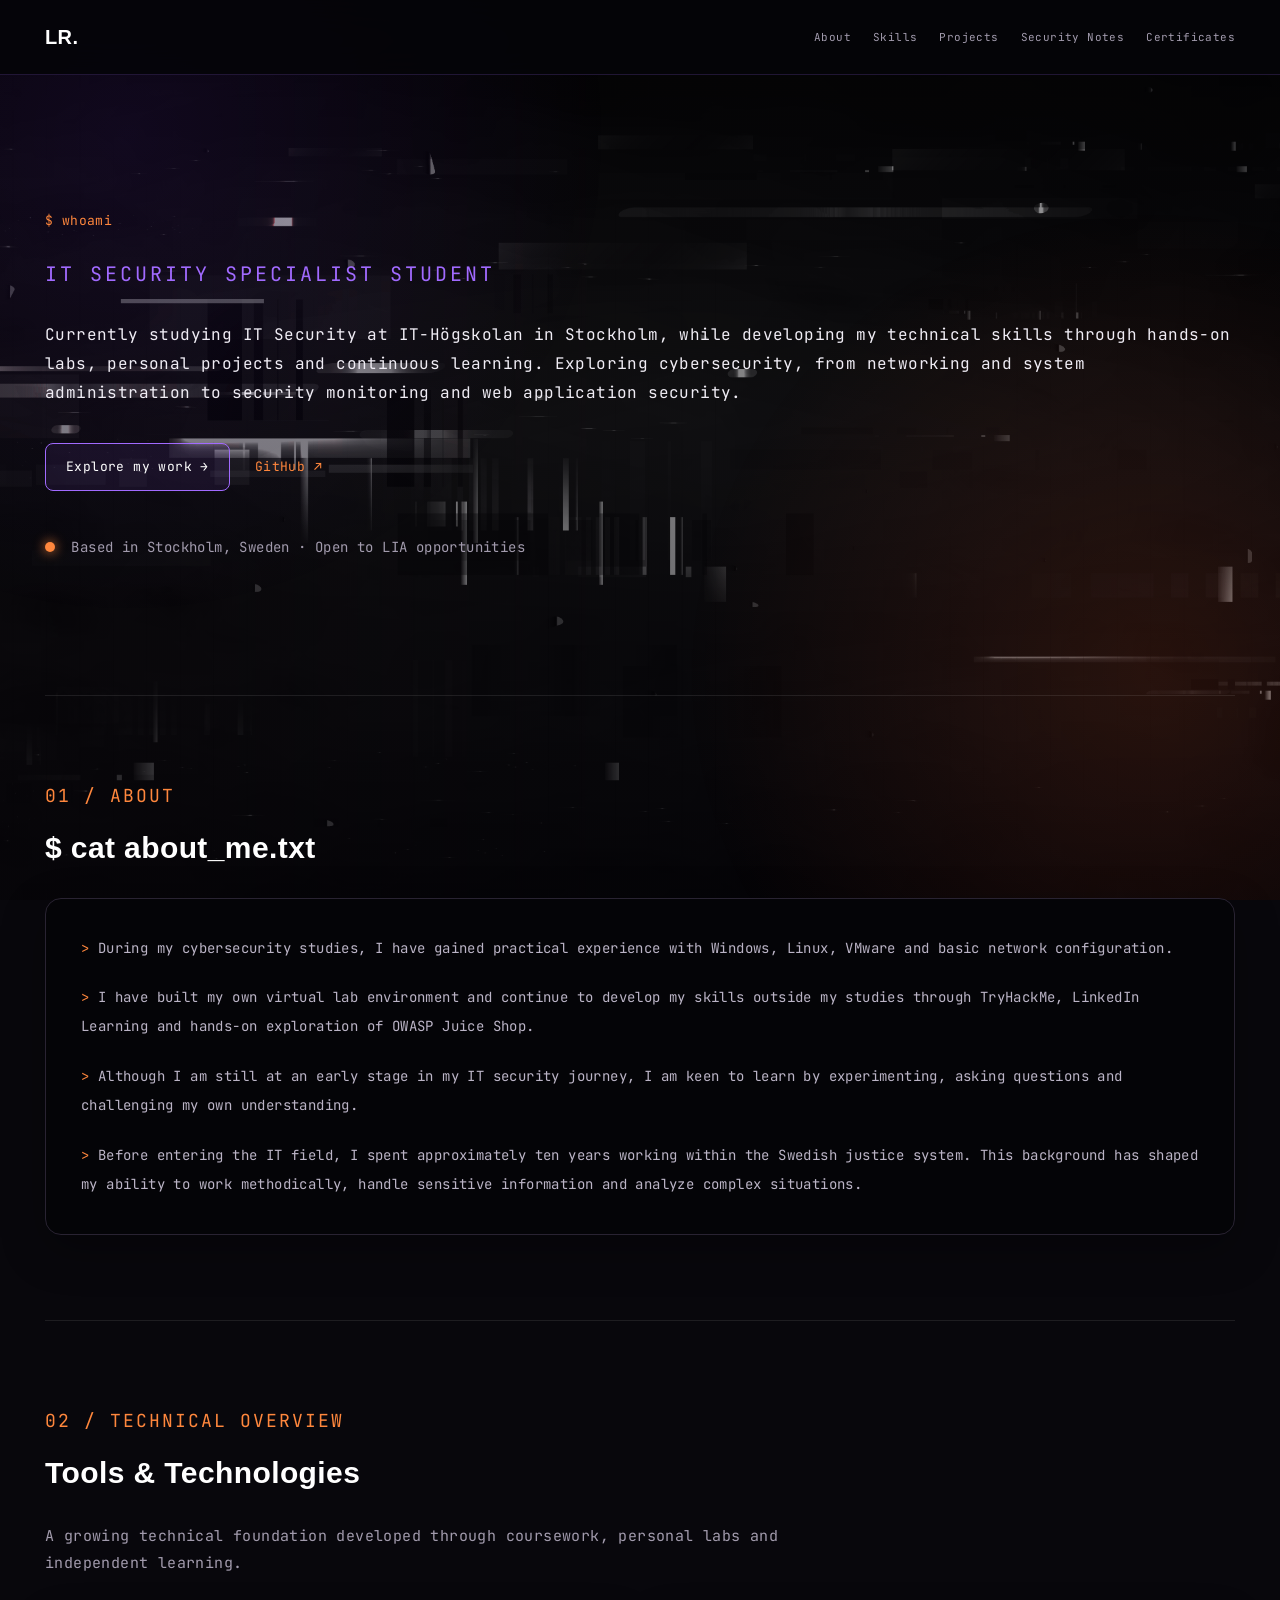
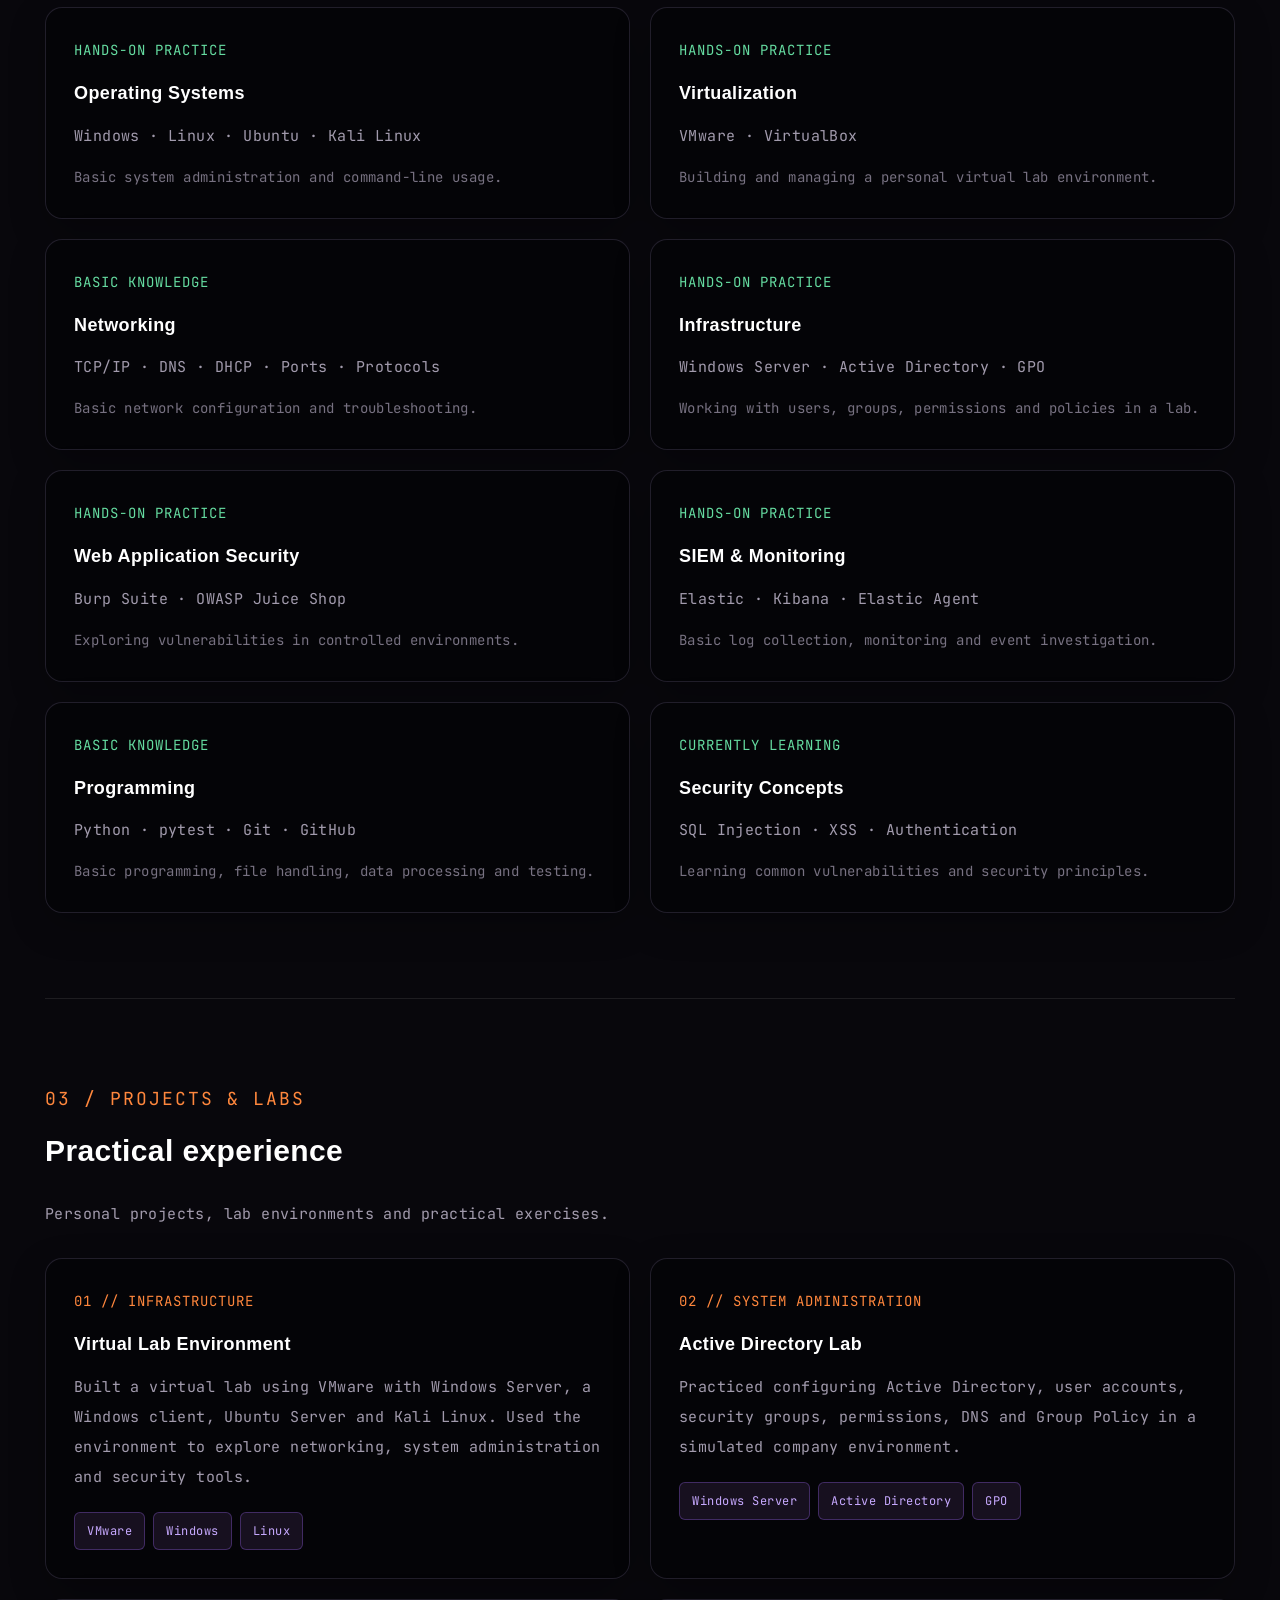
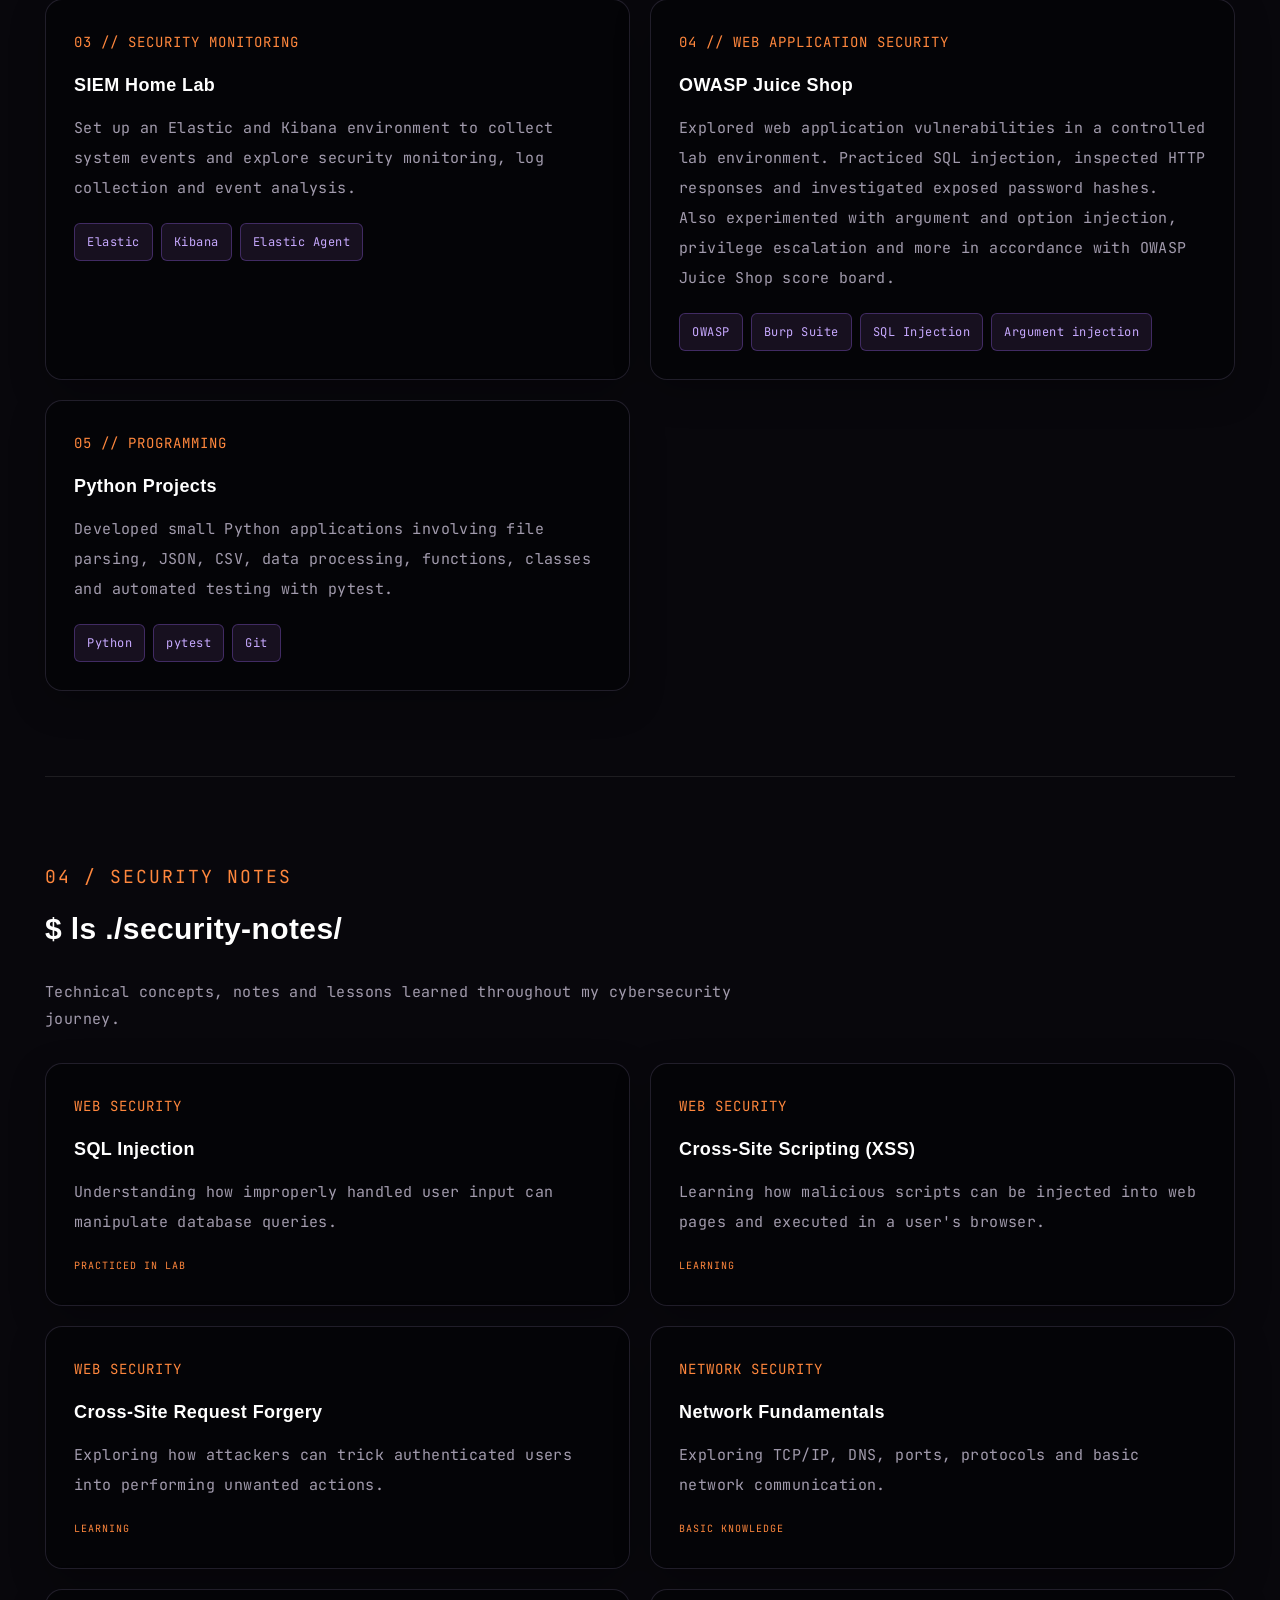
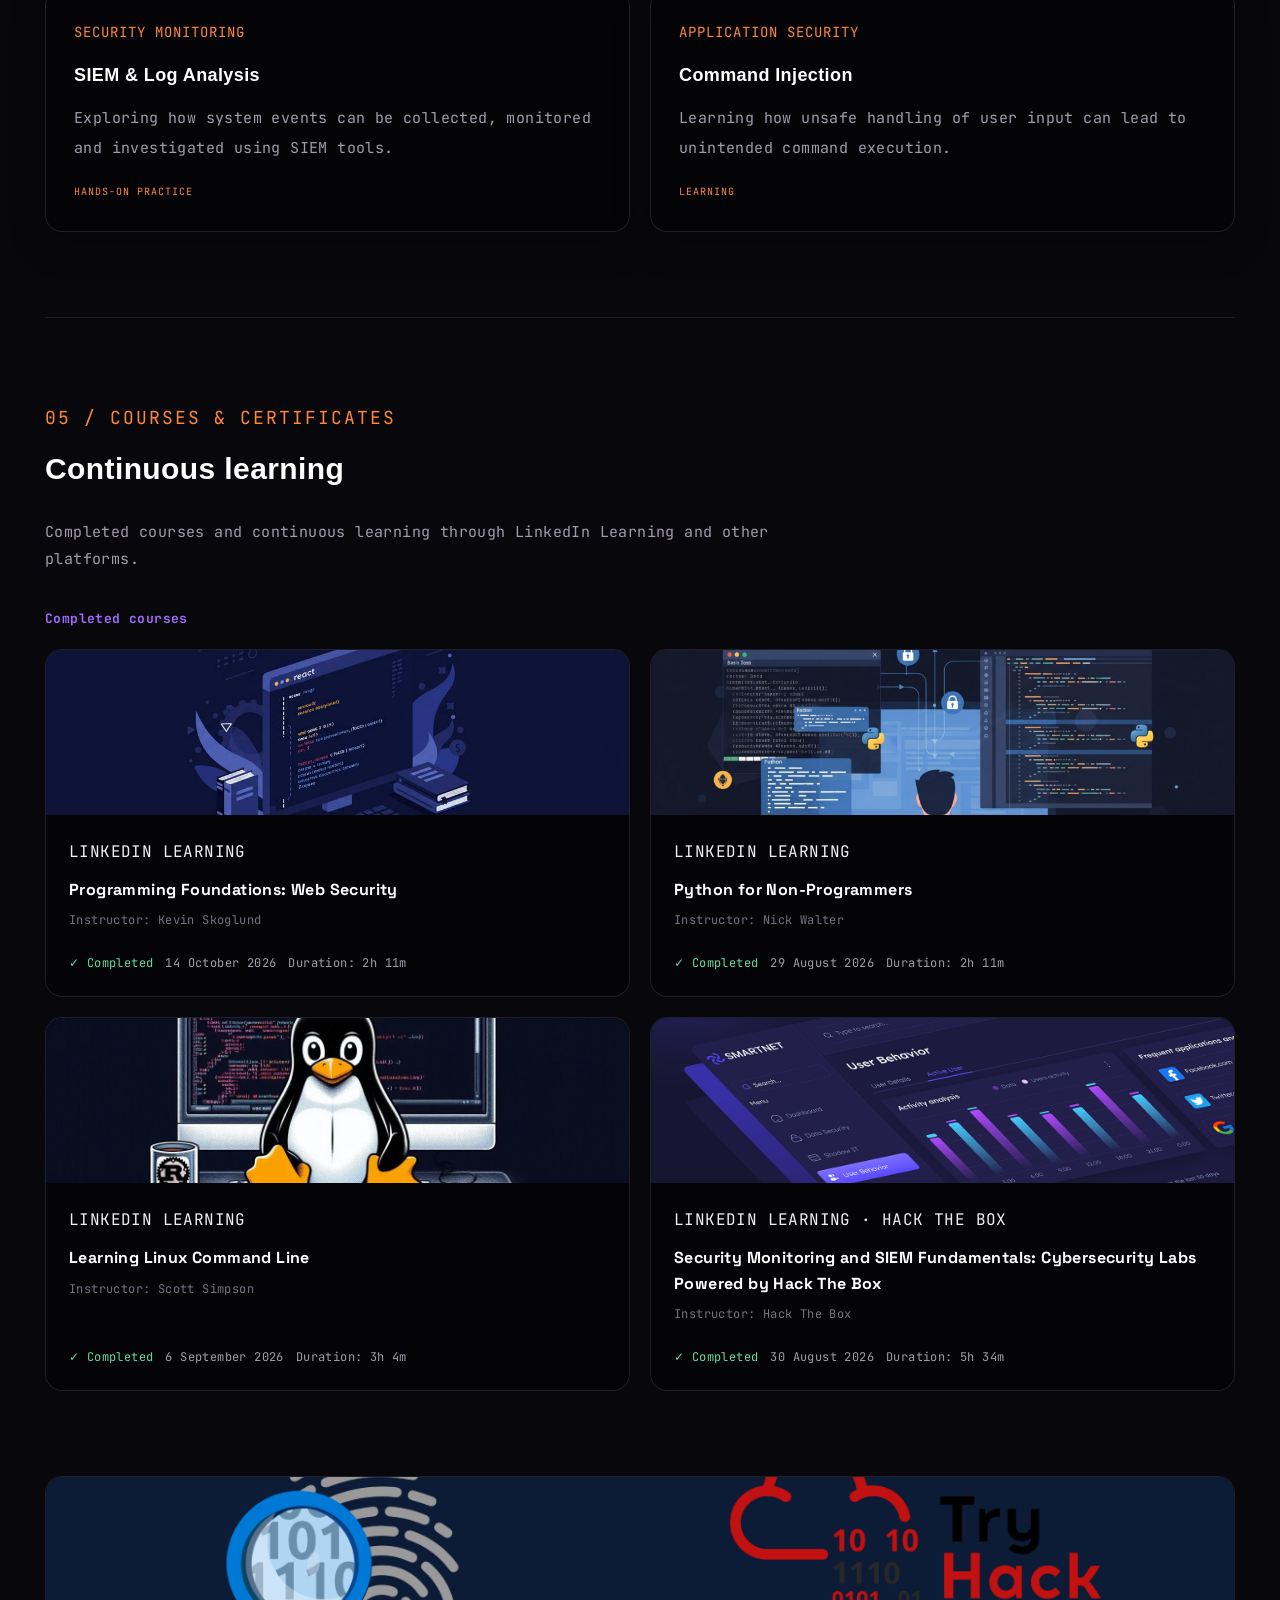
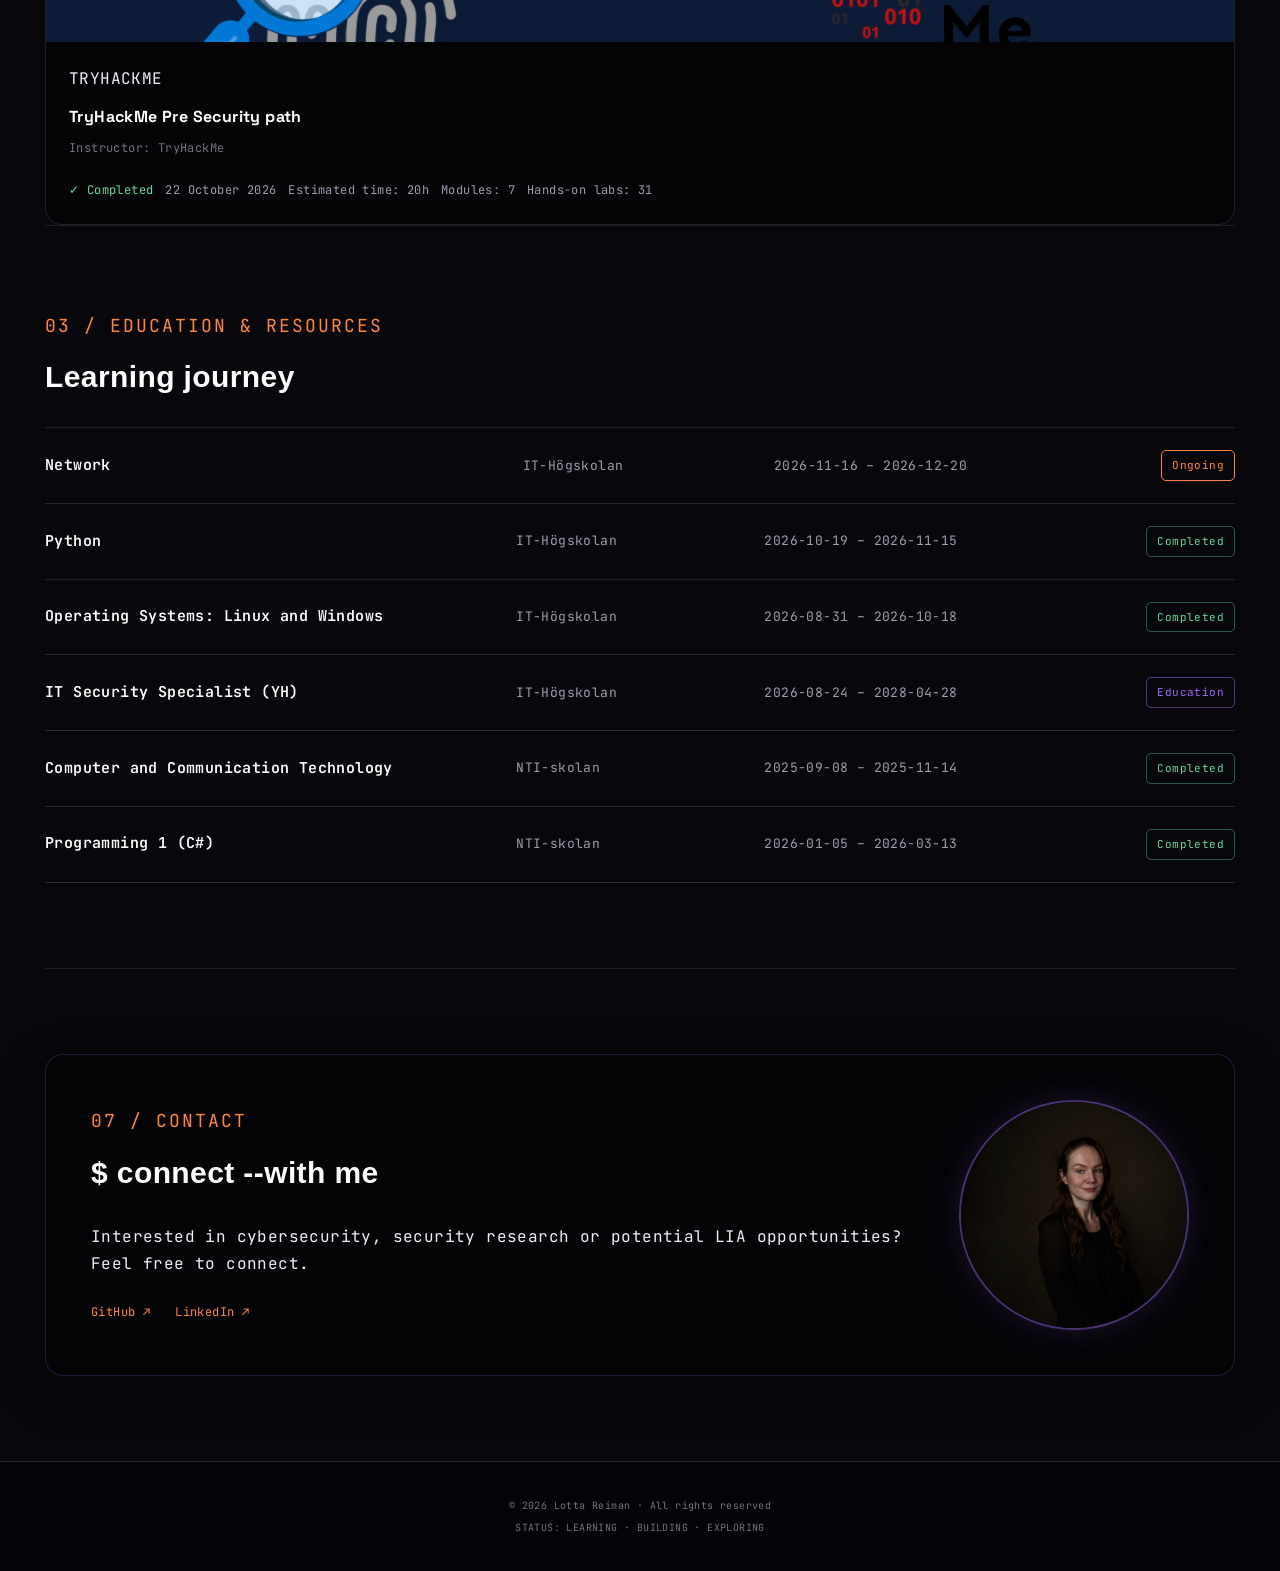
==== index.html @ ee3052e8 "Refactor scrambleText function for improved clarity" ====
<!DOCTYPE html>
<html lang="en">
<head>
    <meta charset="UTF-8">
    <meta name="viewport" content="width=device-width, initial-scale=1.0">
    <meta name="description" content="Lotta Reiman's cybersecurity portfolio, technical projects and security learning journey.">
    <title>Lotta Reiman | Cybersecurity Portfolio</title>
    <link rel="stylesheet" href="style.css">
</head>

<body>

<header class="topbar">
    <nav>
        <a href="#home" class="logo">LR<span>.</span></a>

        <div class="nav-links">
            <a href="#about">About</a>
            <a href="#skills">Skills</a>
            <a href="#projects">Projects</a>
            <a href="#notes">Security Notes</a>
            <a href="#certificates">Certificates</a>
        </div>
    </nav>
</header>

<main>

    <!-- INTRODUCTION -->

    <section id="home" class="hero">
        <div class="terminal-label">$ whoami</div>

        <p class="eyebrow">IT SECURITY SPECIALIST STUDENT</p>

        <h1 class="scramble-text">
            <span class="first-name">lotta</span>
            <span class="last-name">reiman</span>
        </h1>

        <p class="hero-description">
            Currently studying IT Security at IT-Högskolan in Stockholm, while 
            developing my technical skills through hands-on labs, personal projects 
            and continuous learning. Exploring cybersecurity, from networking and 
            system administration to security monitoring and web application security.
        </p>

        <div class="hero-links">
            <a href="#projects" class="primary-button">Explore my work →</a>
            <a href="https://github.com/akirexxx" target="_blank">GitHub ↗</a>
        </div>

        <div class="hero-status">
            <span class="status-dot"></span>
            Based in Stockholm, Sweden · Open to LIA opportunities
        </div>
    </section>


    <!-- ABOUT -->

    <section id="about" class="section">
        <div class="section-heading">
            <span>01 / ABOUT</span>
            <h2>$ cat about_me.txt</h2>
        </div>

        <div class="terminal-panel about-panel">
            <p>
                During my cybersecurity studies, I have gained practical
                experience with Windows, Linux, VMware and basic network
                configuration.
            </p>

            <p>
                I have built my own virtual lab environment and continue
                to develop my skills outside my studies through TryHackMe,
                LinkedIn Learning and hands-on exploration of OWASP Juice Shop.
            </p>

            <p>
                Although I am still at an early stage in my IT security
                journey, I am keen to learn by experimenting, asking
                questions and challenging my own understanding.
            </p>

            <p>
                Before entering the IT field, I spent approximately
                ten years working within the Swedish justice system.
                This background has shaped my ability to work
                methodically, handle sensitive information and
                analyze complex situations.
            </p>
        </div>
    </section>


    <!-- TECHNICAL SKILLS -->

    <section id="skills" class="section">
        <div class="section-heading">
            <span>02 / TECHNICAL OVERVIEW</span>
            <h2>Tools & Technologies</h2>
        </div>

        <p class="section-intro">
            A growing technical foundation developed through
            coursework, personal labs and independent learning.
        </p>

        <div class="card-grid">

            <article class="card">
                <span class="status">HANDS-ON PRACTICE</span>
                <h3>Operating Systems</h3>
                <p>Windows · Linux · Ubuntu · Kali Linux</p>
                <small>Basic system administration and command-line usage.</small>
            </article>

            <article class="card">
                <span class="status">HANDS-ON PRACTICE</span>
                <h3>Virtualization</h3>
                <p>VMware · VirtualBox</p>
                <small>Building and managing a personal virtual lab environment.</small>
            </article>

            <article class="card">
                <span class="status">BASIC KNOWLEDGE</span>
                <h3>Networking</h3>
                <p>TCP/IP · DNS · DHCP · Ports · Protocols</p>
                <small>Basic network configuration and troubleshooting.</small>
            </article>

            <article class="card">
                <span class="status">HANDS-ON PRACTICE</span>
                <h3>Infrastructure</h3>
                <p>Windows Server · Active Directory · GPO</p>
                <small>Working with users, groups, permissions and policies in a lab.</small>
            </article>

            <article class="card">
                <span class="status">HANDS-ON PRACTICE</span>
                <h3>Web Application Security</h3>
                <p>Burp Suite · OWASP Juice Shop</p>
                <small>Exploring vulnerabilities in controlled environments.</small>
            </article>

            <article class="card">
                <span class="status">HANDS-ON PRACTICE</span>
                <h3>SIEM & Monitoring</h3>
                <p>Elastic · Kibana · Elastic Agent</p>
                <small>Basic log collection, monitoring and event investigation.</small>
            </article>

            <article class="card">
                <span class="status">BASIC KNOWLEDGE</span>
                <h3>Programming</h3>
                <p>Python · pytest · Git · GitHub</p>
                <small>Basic programming, file handling, data processing and testing.</small>
            </article>

            <article class="card">
                <span class="status">CURRENTLY LEARNING</span>
                <h3>Security Concepts</h3>
                <p>SQL Injection · XSS · Authentication</p>
                <small>Learning common vulnerabilities and security principles.</small>
            </article>

        </div>
    </section>


    <!-- PROJECTS -->

    <section id="projects" class="section">
        <div class="section-heading">
            <span>03 / PROJECTS & LABS</span>
            <h2>Practical experience</h2>
        </div>

        <p class="section-intro">
            Personal projects, lab environments and practical exercises.
        </p>

        <div class="card-grid">

            <article class="card project-card">
                <span class="project-type">01 // INFRASTRUCTURE</span>
                <h3>Virtual Lab Environment</h3>
                <p>
                    Built a virtual lab using VMware with Windows Server,
                    a Windows client, Ubuntu Server and Kali Linux.
                    Used the environment to explore networking,
                    system administration and security tools.
                </p>
                <div class="tags">
                    <span>VMware</span>
                    <span>Windows</span>
                    <span>Linux</span>
                </div>
            </article>

            <article class="card project-card">
                <span class="project-type">02 // SYSTEM ADMINISTRATION</span>
                <h3>Active Directory Lab</h3>
                <p>
                    Practiced configuring Active Directory, user accounts,
                    security groups, permissions, DNS and Group Policy
                    in a simulated company environment.
                </p>
                <div class="tags">
                    <span>Windows Server</span>
                    <span>Active Directory</span>
                    <span>GPO</span>
                </div>
            </article>

            <article class="card project-card">
                <span class="project-type">03 // SECURITY MONITORING</span>
                <h3>SIEM Home Lab</h3>
                <p>
                    Set up an Elastic and Kibana environment to collect
                    system events and explore security monitoring,
                    log collection and event analysis.
                </p>
                <div class="tags">
                    <span>Elastic</span>
                    <span>Kibana</span>
                    <span>Elastic Agent</span>
                </div>
            </article>

            <article class="card project-card">
                <span class="project-type">04 // WEB APPLICATION SECURITY</span>
                <h3>OWASP Juice Shop</h3>
                <p>
                    Explored web application vulnerabilities in a
                    controlled lab environment. Practiced SQL injection,
                    inspected HTTP responses and investigated exposed
                    password hashes.
                </p>
                <p>
                    Also experimented with argument and option
                    injection, privilege escalation and more in
                    accordance with OWASP Juice Shop score board.
                </p>
                <div class="tags">
                    <span>OWASP</span>
                    <span>Burp Suite</span>
                    <span>SQL Injection</span>
                    <span>Argument injection</span>
                </div>
            </article>

            <article class="card project-card">
                <span class="project-type">05 // PROGRAMMING</span>
                <h3>Python Projects</h3>
                <p>
                    Developed small Python applications involving
                    file parsing, JSON, CSV, data processing,
                    functions, classes and automated testing with pytest.
                </p>
                <div class="tags">
                    <span>Python</span>
                    <span>pytest</span>
                    <span>Git</span>
                </div>
            </article>

        </div>
    </section>


    <!-- SECURITY NOTES -->

    <section id="notes" class="section">
        <div class="section-heading">
            <span>04 / SECURITY NOTES</span>
            <h2>$ ls ./security-notes/</h2>
        </div>

        <p class="section-intro">
            Technical concepts, notes and lessons learned
            throughout my cybersecurity journey.
        </p>

        <div class="card-grid">

            <article class="card note-card">
                <span class="note-category">WEB SECURITY</span>
                <h3>SQL Injection</h3>
                <p>
                    Understanding how improperly handled user input
                    can manipulate database queries.
                </p>
                <span class="note-status">PRACTICED IN LAB</span>
            </article>

            <article class="card note-card">
                <span class="note-category">WEB SECURITY</span>
                <h3>Cross-Site Scripting (XSS)</h3>
                <p>
                    Learning how malicious scripts can be injected
                    into web pages and executed in a user's browser.
                </p>
                <span class="note-status">LEARNING</span>
            </article>

            <article class="card note-card">
                <span class="note-category">WEB SECURITY</span>
                <h3>Cross-Site Request Forgery</h3>
                <p>
                    Exploring how attackers can trick authenticated
                    users into performing unwanted actions.
                </p>
                <span class="note-status">LEARNING</span>
            </article>

            <article class="card note-card">
                <span class="note-category">NETWORK SECURITY</span>
                <h3>Network Fundamentals</h3>
                <p>
                    Exploring TCP/IP, DNS, ports, protocols
                    and basic network communication.
                </p>
                <span class="note-status">BASIC KNOWLEDGE</span>
            </article>

            <article class="card note-card">
                <span class="note-category">SECURITY MONITORING</span>
                <h3>SIEM & Log Analysis</h3>
                <p>
                    Exploring how system events can be collected,
                    monitored and investigated using SIEM tools.
                </p>
                <span class="note-status">HANDS-ON PRACTICE</span>
            </article>

            <article class="card note-card">
                <span class="note-category">APPLICATION SECURITY</span>
                <h3>Command Injection</h3>
                <p>
                    Learning how unsafe handling of user input
                    can lead to unintended command execution.
                </p>
                <span class="note-status">LEARNING</span>
            </article>

        </div>
    </section>


<!-- COURSES AND CERTIFICATES -->

<section id="certificates" class="section">

    <div class="section-heading">
        <span>05 / COURSES & CERTIFICATES</span>
        <h2>Continuous learning</h2>
    </div>

    <p class="section-intro">
        Completed courses and continuous learning through
        LinkedIn Learning and other platforms.
    </p>

    <h3 class="course-group-title">Completed courses</h3>

    <div class="course-grid">

        <!-- Web Security -->

        <article class="course-card">
            <img src="images/computer.jpg"
                 alt="Programming Foundations: Web Security">

            <div class="course-info">
                <span class="course-platform">LINKEDIN LEARNING</span>
                <h3>Programming Foundations: Web Security</h3>
                <p>Instructor: Kevin Skoglund</p>

                <div class="course-meta">
                    <span class="completed">✓ Completed</span>
                    <span>14 October 2026</span>
                    <span>Duration: 2h 11m</span>
                </div>
            </div>
        </article>


        <!-- Python -->

        <article class="course-card">
            <img src="images/python.jpg"
                 alt="Python for Non-Programmers">

            <div class="course-info">
                <span class="course-platform">LINKEDIN LEARNING</span>
                <h3>Python for Non-Programmers</h3>
                <p>Instructor: Nick Walter</p>

                <div class="course-meta">
                    <span class="completed">✓ Completed</span>
                    <span>29 August 2026</span>
                    <span>Duration: 2h 11m</span>
                </div>
            </div>
        </article>


        <!-- Linux -->

        <article class="course-card">
            <img src="images/OIP.webp"
                 alt="Learning Linux Command Line">

            <div class="course-info">
                <span class="course-platform">LINKEDIN LEARNING</span>
                <h3>Learning Linux Command Line</h3>
                <p>Instructor: Scott Simpson</p>

                <div class="course-meta">
                    <span class="completed">✓ Completed</span>
                    <span>6 September 2026</span>
                    <span>Duration: 3h 4m</span>
                </div>
            </div>
        </article>


        <!-- SIEM -->

        <article class="course-card">
            <img src="images/security-monitoring-siem.jpg"
                 alt="Security Monitoring and SIEM Fundamentals">

            <div class="course-info">
                <span class="course-platform">LINKEDIN LEARNING · HACK THE BOX</span>
                <h3>Security Monitoring and SIEM Fundamentals: Cybersecurity Labs Powered by Hack The Box</h3>
                <p>Instructor: Hack The Box</p>

                <div class="course-meta">
                    <span class="completed">✓ Completed</span>
                    <span>30 August 2026</span>
                    <span>Duration: 5h 34m</span>
                </div>
            </div>
        </article>

    </div>

</section>

        <!-- TryHackMe -->

        <article class="course-card">
            <img src="images/tryhackme.png"
                 alt="Pre Security learning path">

            <div class="course-info">
                <span class="course-platform">TRYHACKME</span>
                <h3>TryHackMe Pre Security path</h3>
                <p>Instructor: TryHackMe</p>

                <div class="course-meta">
                    <span class="completed">✓ Completed</span>
                    <span>22 October 2026</span>
                    <span>Estimated time: 20h </span>
                    <span>Modules: 7 </span>
                    <span>Hands-on labs: 31 </span>
                </div>
            </div>
        </article>

<!-- EDUCATION & RESOURCES -->

<section class="section education-section" id="education">

    <div class="section-heading">
        <span>03 / EDUCATION & RESOURCES</span>
        <h2>Learning journey</h2>
    </div>

    <div class="education-list">

        <!-- IT-Högskolan -->

        <div class="education-row">
            <div class="education-name">Network</div>
            <div class="education-provider">IT-Högskolan</div>
            <div class="education-date">2026-11-16 – 2026-12-20</div>
            <div class="education-status ongoing">Ongoing</div>
        </div>

        <div class="education-row">
            <div class="education-name">Python</div>
            <div class="education-provider">IT-Högskolan</div>
            <div class="education-date">2026-10-19 – 2026-11-15</div>
            <div class="education-status completed">Completed</div>
        </div>

        <div class="education-row">
            <div class="education-name">Operating Systems: Linux and Windows</div>
            <div class="education-provider">IT-Högskolan</div>
            <div class="education-date">2026-08-31 – 2026-10-18</div>
            <div class="education-status completed">Completed</div>
        </div>

        <div class="education-row">
            <div class="education-name">IT Security Specialist (YH)</div>
            <div class="education-provider">IT-Högskolan</div>
            <div class="education-date">2026-08-24 – 2028-04-28</div>
            <div class="education-status education">Education</div>
        </div>

        <!-- NTI-skolan -->

        <div class="education-row">
            <div class="education-name">Computer and Communication Technology</div>
            <div class="education-provider">NTI-skolan</div>
            <div class="education-date">2025-09-08 – 2025-11-14</div>
            <div class="education-status completed">Completed</div>
        </div>

        <div class="education-row">
            <div class="education-name">Programming 1 (C#)</div>
            <div class="education-provider">NTI-skolan</div>
            <div class="education-date">2026-01-05 – 2026-03-13</div>
            <div class="education-status completed">Completed</div>
        </div>

    </div>

</section>



<!-- CONTACT -->

<section class="section contact-section" id="contact">
    <div class="contact-card">

        <div class="contact-content">
            <div class="section-heading">
                <span>07 / CONTACT</span>
                <h2>$ connect --with me</h2>
            </div>

            <p>
                Interested in cybersecurity, security research or potential
                LIA opportunities? Feel free to connect.
            </p>

            <div class="contact-links">
                <a href="https://github.com/akirexxx" target="_blank" rel="noopener noreferrer">
                    GitHub ↗
                </a>

                <a href="https://www.linkedin.com/in/lotta-reiman-6a73a01a0/" target="_blank" rel="noopener noreferrer">
                    LinkedIn ↗
                </a>
            </div>
        </div>

        <div class="contact-image">
            <img src="images/profilepicture.png" alt="Portrait of Lotta">
        </div>

    </div>
</section>

</main>


<footer>
    <p>© 2026 Lotta Reiman · All rights reserved</p>
    <p>STATUS: LEARNING · BUILDING · EXPLORING</p>
</footer>


<script>
const characters = "ABCDEFGHIJKLMNOPQRSTUVWXYZ0123456789!@#$%&*";

function scrambleText() {
    const firstName = document.querySelector(".first-name");
    const lastName = document.querySelector(".last-name");

    const original = ["lotta", "reiman"];
    const elements = [firstName, lastName];

    let iteration = 0;
    const revealed = Array(11).fill(false);

    // Skapa en span för varje bokstav
    elements.forEach(element => {
        element.innerHTML = "";

        for (let i = 0; i < element.textContent.length; i++) {
            const span = document.createElement("span");
            span.textContent = characters[
                Math.floor(Math.random() * characters.length)
            ];
            element.appendChild(span);
        }
    });

    const interval = setInterval(() => {
        original.forEach((word, wordIndex) => {
            const element = elements[wordIndex];
            const spans = element.querySelectorAll("span");

            word.split("").forEach((letter, index) => {
                const position = wordIndex === 0
                    ? index
                    : index + original[0].length;

                if (position < iteration) {
                    if (!revealed[position]) {
                        revealed[position] = true;
                        spans[index].textContent = letter;
                        spans[index].classList.add("scramble-flash");

                        // Ta bort det orange skenet efter en sekund
                        setTimeout(() => {
                            spans[index].classList.remove("scramble-flash");
                        }, 1000);
                    }
                } else {
                    spans[index].textContent = characters[
                        Math.floor(Math.random() * characters.length)
                    ];
                }
            });
        });

        iteration += 0.25;

        if (iteration >= 11) {
            clearInterval(interval);
        }

    }, 50);
}

scrambleText();
setInterval(scrambleText, 7000);
</script>

    
</body>
</html>
---- style.css ----
@import url('https://fonts.googleapis.com/css2?family=JetBrains+Mono:wght@400;500;600;700&family=Space+Grotesk:wght@400;500;600;700&display=swap');

/* =================================
   GLOBAL
================================= */

:root {
    --background: #08070c;
    --panel: #08080b;
    --panel-hover: #100d17;
    --border: #292332;
    --text: #f0edf5;
    --muted: #a29bad;
    --subtle: #777181;
    --purple: #a16aff;
    --orange: #ff873d;
    --pink: #e84d91;
    --green: #65dba0;
}

* {
    margin: 0;
    padding: 0;
    box-sizing: border-box;
    scroll-behavior: smooth;
}

body {
    background: var(--background);
    color: var(--text);
    font-family: "JetBrains Mono", monospace;
    letter-spacing: 0.4px;
    line-height: 1.7;
    overflow-x: hidden;
    position: relative;
}

/* Background image and dark overlay */

body::before {
    content: "";
    position: fixed;
    inset: 0;
    z-index: -2;
    background:
        linear-gradient(
            rgba(8, 7, 12, 0.30),
            rgba(8, 7, 12, 0.65)
        ),
        url("images/black.jpg") center center / cover no-repeat;
    filter: brightness(0.90) saturate(1.05);
}

body::after {
    content: "";
    position: fixed;
    inset: 0;
    z-index: -1;
    pointer-events: none;
    background:
        radial-gradient(
            circle at 10% 15%,
            rgba(116, 42, 255, 0.09),
            transparent 35%
        ),
        radial-gradient(
            circle at 90% 75%,
            rgba(255, 92, 38, 0.13),
            transparent 35%
        );
}

/* =================================
   NAVIGATION
================================= */

.topbar {
    position: sticky;
    top: 0;
    z-index: 100;
    background: rgba(5, 5, 8, 0.88);
    backdrop-filter: blur(18px);
    border-bottom: 1px solid rgba(161, 106, 255, 0.18);
}

nav {
    max-width: 1250px;
    margin: auto;
    padding: 20px 30px;
    display: flex;
    justify-content: space-between;
    align-items: center;
}

.logo {
    color: white;
    font-family: "Consolas", sans-serif;
    font-size: 20px;
    font-weight: 700;
    text-decoration: none;
}

.logo span,
.hero h1 span {
    color: white;
}

.hero h1 .scramble-flash {
    color: var(--orange);
    text-shadow:
        0 0 5px rgba(255, 135, 61, 0.9),
        0 0 15px rgba(255, 135, 61, 0.7),
        0 0 25px rgba(255, 135, 61, 0.4);
    transition: color 0.3s ease, text-shadow 0.3s ease;
}

.nav-links {
    display: flex;
    flex-wrap: wrap;
    gap: 22px;
}

.nav-links a {
    color: var(--muted);
    text-decoration: none;
    font-size: 11px;
    transition: 0.2s;
}

.nav-links a:hover {
    color: var(--orange);
}

/* =================================
   MAIN LAYOUT
================================= */

main {
    max-width: 1250px;
    margin: auto;
    padding: 0 30px;
}

.section {
    padding: 85px 0;
    border-top: 1px solid rgba(255,255,255,0.09);
    scroll-margin-top: 85px;
}

/* =================================
   HERO
================================= */

.hero {
    min-height: 620px;
    display: flex;
    flex-direction: column;
    justify-content: center;
    align-items: flex-start;
    padding: 90px 0;
}

.terminal-label {
    color: var(--orange);
    font-size: 13px;
    margin-bottom: 25px;
}

.eyebrow {
    color: var(--purple);
    font-size: 20px;
    letter-spacing: 3px;
}

.hero h1 {
    font-family: "Consolas", sans-serif;
    font-size: clamp(48px, 8vw, 85px);
    color: white;
    margin: 15px 0;
    line-height: 1.1;
}


.hero h1 .revealed {
    color: var(--orange);
    text-shadow: 0 0 12px rgba(255, 135, 61, 0.8);
    animation: revealToWhite 0.7s ease forwards;
}

@keyframes revealToWhite {
    from {
        color: var(--orange);
        text-shadow: 0 0 12px rgba(255, 135, 61, 0.8);
    }

    to {
        color: white;
        text-shadow: none;
    }
}


.hero-description {
    font-size: 16px;
    line-height: 1.8;
    letter-spacing: 0.4px;
    margin-bottom: 25px;
}

.hero-links {
    display: flex;
    flex-wrap: wrap;
    align-items: center;
    gap: 25px;
    margin-top: 10px;
}

.hero-links a {
    color: var(--orange);
    text-decoration: none;
    font-size: 13px;
    border-bottom: none;
}

.hero-links .primary-button {
    border: 1px solid var(--purple);
    border-radius: 8px;
    padding: 12px 20px;
    color: white;
    background: rgba(113, 65, 190, 0.12);
    text-decoration: none;
    transition: 0.25s;
}

.hero-links .primary-button:hover {
    background: var(--purple);
    box-shadow: 0 0 25px rgba(161, 106, 255, 0.35);
}

.hero-status {
    margin-top: 45px;
    color: var(--muted);
    font-size: 14px;
}

.status-dot {
    display: inline-block;
    width: 10px;
    height: 10px;
    background: var(--orange);
    border-radius: 50%;
    margin-right: 8px;
    box-shadow: 0 0 12px var(--orange);
}

/* =================================
   SECTION HEADINGS
================================= */

.section-heading {
    margin-bottom: 25px;
}

.section-heading > span {
    color: var(--orange);
    font-size: 18px;
    letter-spacing: 2px;
}

.section-heading h2 {
    font-family: "Consolas", sans-serif;
    font-size: 30px;
    color: white;
    margin-top: 10px;
}

.section-intro {
    color: var(--muted);
    font-size: 15px;
    line-height: 1.8;
    max-width: 750px;
    margin-bottom: 30px;
}

/* =================================
   ABOUT
================================= */

.terminal-panel {
    background: rgba(5, 5, 8, 0.94);
    border: 1px solid var(--border);
    border-radius: 16px;
    padding: 35px;
    box-shadow: 0 15px 45px rgba(0,0,0,0.3);
}

.about-panel p {
    color: #bbb4c6;
    font-size: 14px;
    line-height: 2.1;
    margin-bottom: 20px;
}

.about-panel p:last-child {
    margin-bottom: 0;
}

.about-panel p::before {
    content: "> ";
    color: var(--orange);
}

/* =================================
   DASHBOARD CARDS
================================= */

.card-grid {
    display: grid;
    grid-template-columns: repeat(2, minmax(0, 1fr));
    gap: 20px;
}

.card {
    background: rgba(5, 5, 8, 0.96);
    border: 1px solid rgba(180, 160, 210, 0.17);
    border-radius: 17px;
    padding: 28px;
    min-width: 0;
    transition: transform 0.3s ease,
                border-color 0.3s ease,
                box-shadow 0.3s ease;
    box-shadow: 0 12px 35px rgba(0,0,0,0.25);
}

.card:hover {
    transform: translateY(-5px);
    border-color: rgba(161, 106, 255, 0.65);
    box-shadow:
        0 12px 35px rgba(0,0,0,0.4),
        0 0 25px rgba(130, 75, 230, 0.12);
}

.card h3 {
    color: white;
    font-family: "Consolas", sans-serif;
    font-size: 18px;
    margin: 15px 0 12px;
}

.card p {
    color: var(--muted);
    font-size: 15px;
    line-height: 2;
}

.card small {
    display: block;
    color: var(--subtle);
    font-size: 14px;
    margin-top: 15px;
}

/* =================================
   STATUS LABELS
================================= */

.status,
.project-type,
.certificate-label,
.note-category {
    display: inline-block;
    font-size: 14px;
    letter-spacing: 1px;
    font-family: "JetBrains Mono", monospace;
}

.status {
    color: var(--green);
}

.project-type,
.note-category {
    color: var(--orange);
}

.certificate-label {
    color: var(--purple);
}

/* =================================
   PROJECT TAGS
================================= */

.tags {
    display: flex;
    flex-wrap: wrap;
    gap: 8px;
    margin-top: 20px;
}

.tags span {
    background: #17101f;
    border: 1px solid rgba(161, 106, 255, 0.3);
    border-radius: 6px;
    color: #c7a9ff;
    padding: 8px 12px;
    font-size: 12px;
    letter-spacing: 0.5px;
}

/* =================================
   SECURITY NOTES
================================= */

.note-status {
    display: inline-block;
    margin-top: 20px;
    color: var(--orange);
    font-size: 10px;
    letter-spacing: 1px;
}

/* =================================
   COURSES & CERTIFICATES
================================= */

.course-group-title {
    color: var(--purple);
    font-size: 13px;
    margin: 35px 0 18px;
}

.course-grid {
    display: grid;
    grid-template-columns: repeat(2, minmax(0, 1fr));
    gap: 20px;
}

.course-card {
    display: flex;
    flex-direction: column;
    overflow: hidden;
    background: rgba(5, 5, 8, 0.96);
    border: 1px solid rgba(180, 160, 210, 0.17);
    border-radius: 17px;
    transition: 0.3s ease;
}

.course-card:hover {
    transform: translateY(-5px);
    border-color: var(--purple);
    box-shadow: 0 0 25px rgba(130, 75, 230, 0.15);
}

.course-card img {
    width: 100%;
    height: 165px;
    object-fit: cover;
    display: block;
    background: #17101f;
}

.course-info {
    padding: 23px;
    display: flex;
    flex-direction: column;
    flex-grow: 1;
}

.course-info h3 {
    color: white;
    font-family: "Space Grotesk", sans-serif;
    font-size: 16px;
    line-height: 1.6;
    margin: 12px 0 8px;
}

.course-info > p {
    color: var(--subtle);
    font-size: 12px;
}

.course-meta {
    display: flex;
    flex-wrap: wrap;
    gap: 12px;
    margin-top: auto;
    padding-top: 22px;
    color: var(--muted);
    font-size: 12px;
}

.completed {
    color: var(--green);
}

.in-progress {
    color: var(--orange);
}

/* =================================
   EDUCATION
================================= */

.education-card {
    max-width: 600px;
}

.education-card h3 {
    margin-top: 15px;
}

/* =================================
   CONTACT
================================= */

.contact-section > p {
    color: var(--muted);
    font-size: 12px;
    max-width: 650px;
}

.contact-links {
    display: flex;
    gap: 25px;
    margin-top: 25px;
}

.contact-links a {
    color: var(--orange);
    text-decoration: none;
    font-size: 12px;
}

.contact-links a:hover {
    color: var(--purple);
}

/* =================================
   FOOTER
================================= */

footer {
    background: rgba(5, 5, 8, 0.9);
    border-top: 1px solid var(--border);
    padding: 30px;
    text-align: center;
    color: var(--subtle);
    font-size: 10px;
}

footer p {
    margin: 5px;
}

/* =================================
   RESPONSIVE DESIGN
================================= */

@media (max-width: 750px) {

    nav {
        flex-direction: column;
        gap: 15px;
    }

    .nav-links {
        justify-content: center;
        gap: 13px;
    }

   .nav-links a {
    font-size: 15px;
    letter-spacing: 0.8px;
   }

    .card-grid,
    .course-grid {
        grid-template-columns: 1fr;
    }

    .hero {
        min-height: 480px;
    }

    .section {
        padding: 60px 0;
    }

    .section-heading h2 {
        font-size: 25px;
    }

    .terminal-panel {
        padding: 23px;
    }
}

@media (max-width: 400px) {

    main {
        padding: 0 18px;
    }

    nav {
        padding: 18px;
    }

    .hero h1 {
        font-size: 42px;
    }

    .card {
        padding: 21px;
    }
}

.contact-card {
    display: flex;
    align-items: center;
    justify-content: space-between;
    gap: 50px;
    background: rgba(5, 5, 8, 0.92);
    border: 1px solid rgba(161, 106, 255, 0.2);
    border-radius: 18px;
    padding: 45px;
    box-shadow: 0 15px 45px rgba(0, 0, 0, 0.35);
}

.contact-content {
    flex: 1;
}

.contact-image {
    width: 230px;
    height: 230px;
    flex-shrink: 0;
    border-radius: 50%;
    overflow: hidden;
    border: 2px solid rgba(161, 106, 255, 0.45);
    box-shadow: 0 0 30px rgba(161, 106, 255, 0.15);
}

.contact-image img {
    width: 100%;
    height: 100%;
    object-fit: cover;
    object-position: center 35%;
    display: block;
}

@media (max-width: 750px) {
    .contact-card {
        flex-direction: column-reverse;
        text-align: center;
        padding: 30px 20px;
    }

    .contact-image {
        width: 180px;
        height: 180px;
    }

    .contact-links {
        justify-content: center;
    }
}


/* =================================
   EDUCATION TIMELINE
================================= */

.education-list {
    border-top: 1px solid var(--border);
}

.education-row {
    display: grid;
    grid-template-columns: 2fr 1fr 1.6fr auto;
    align-items: center;
    gap: 25px;
    padding: 22px 0;
    border-bottom: 1px solid var(--border);
    transition: background 0.3s ease,
                padding 0.3s ease,
                border-color 0.3s ease;

    animation: fadeInUp 0.7s ease both;
}

.education-row:nth-child(2) {
    animation-delay: 0.1s;
}

.education-row:nth-child(3) {
    animation-delay: 0.2s;
}

.education-row:nth-child(4) {
    animation-delay: 0.3s;
}

.education-row:hover {
    background: rgba(161, 106, 255, 0.06);
    padding-left: 12px;
    border-color: var(--purple);
}

.education-name {
    color: white;
    font-size: 15px;
    font-weight: 600;
}

.education-provider,
.education-date {
    color: var(--muted);
    font-size: 13px;
}

.education-status {
    font-size: 11px;
    padding: 5px 10px;
    border-radius: 5px;
    text-align: center;
    white-space: nowrap;
}

.education-status.ongoing {
    color: var(--orange);
    border: 1px solid var(--orange);
    animation: pulse 2s infinite;
}

.education-status.completed {
    color: var(--green);
    border: 1px solid rgba(101, 219, 160, 0.4);
}

.education-status.education {
    color: var(--purple);
    border: 1px solid rgba(161, 106, 255, 0.5);
}

/* Animations */

@keyframes fadeInUp {
    from {
        opacity: 0;
        transform: translateY(15px);
    }
    to {
        opacity: 1;
        transform: translateY(0);
    }
}

@keyframes pulse {
    0%, 100% {
        box-shadow: 0 0 0 rgba(255, 135, 61, 0);
    }
    50% {
        box-shadow: 0 0 12px rgba(255, 135, 61, 0.25);
    }
}

/* Mobile */

@media (max-width: 750px) {
    .education-row {
        grid-template-columns: 1fr auto;
        gap: 8px;
    }

    .education-provider,
    .education-date {
        grid-column: 1;
    }

    .education-status {
        grid-column: 2;
        grid-row: 1;
    }
}

/* Respect reduced motion preferences */

@media (prefers-reduced-motion: reduce) {
    .education-row,
    .education-status.ongoing {
        animation: none;
        transition: none;
    }
}


/* =================================
   MOBILE IMPROVEMENTS
================================= */

@media (max-width: 750px) {

    body {
        font-size: 14px;
    }

    main {
        padding: 0 20px;
    }

    nav {
        padding: 15px 20px;
    }

    .nav-links {
        gap: 12px;
    }

    .nav-links a {
        font-size: 11px;
    }

    .hero {
        min-height: auto;
        padding: 100px 0 70px;
    }

    .hero h1 {
        font-size: clamp(38px, 10vw, 58px);
        line-height: 1.15;
    }

    .eyebrow {
        font-size: 14px;
        letter-spacing: 2px;
    }

    .hero-description {
        font-size: 14px;
        line-height: 1.7;
    }

    .hero-status {
        font-size: 11px;
        line-height: 1.7;
        margin-top: 30px;
    }

    .section {
        padding: 55px 0;
    }

    .section-heading h2 {
        font-size: 24px;
    }

    .section-intro {
        font-size: 13px;
    }

    .card {
        padding: 22px;
    }

    .card p {
        font-size: 13px;
    }

    .tags span {
        font-size: 11px;
    }

    .education-row {
        grid-template-columns: 1fr auto;
        gap: 8px;
    }

    .education-name {
        font-size: 13px;
    }

    .education-provider,
    .education-date {
        font-size: 11px;
    }

    .contact-card {
        gap: 25px;
        padding: 25px 18px;
    }

    .contact-image {
        width: 160px;
        height: 160px;
    }
}

@media (max-width: 480px) {

    main {
        padding: 0 16px;
    }

    .nav-links {
        gap: 10px;
    }

    .nav-links a {
        font-size: 10px;
    }

    .hero h1 {
        font-size: 38px;
    }

    .hero-links {
        gap: 15px;
    }

    .hero-links a {
        font-size: 11px;
    }

    .section-heading h2 {
        font-size: 22px;
    }

    .terminal-panel {
        padding: 20px;
    }

    .contact-image {
        width: 140px;
        height: 140px;
    }
}
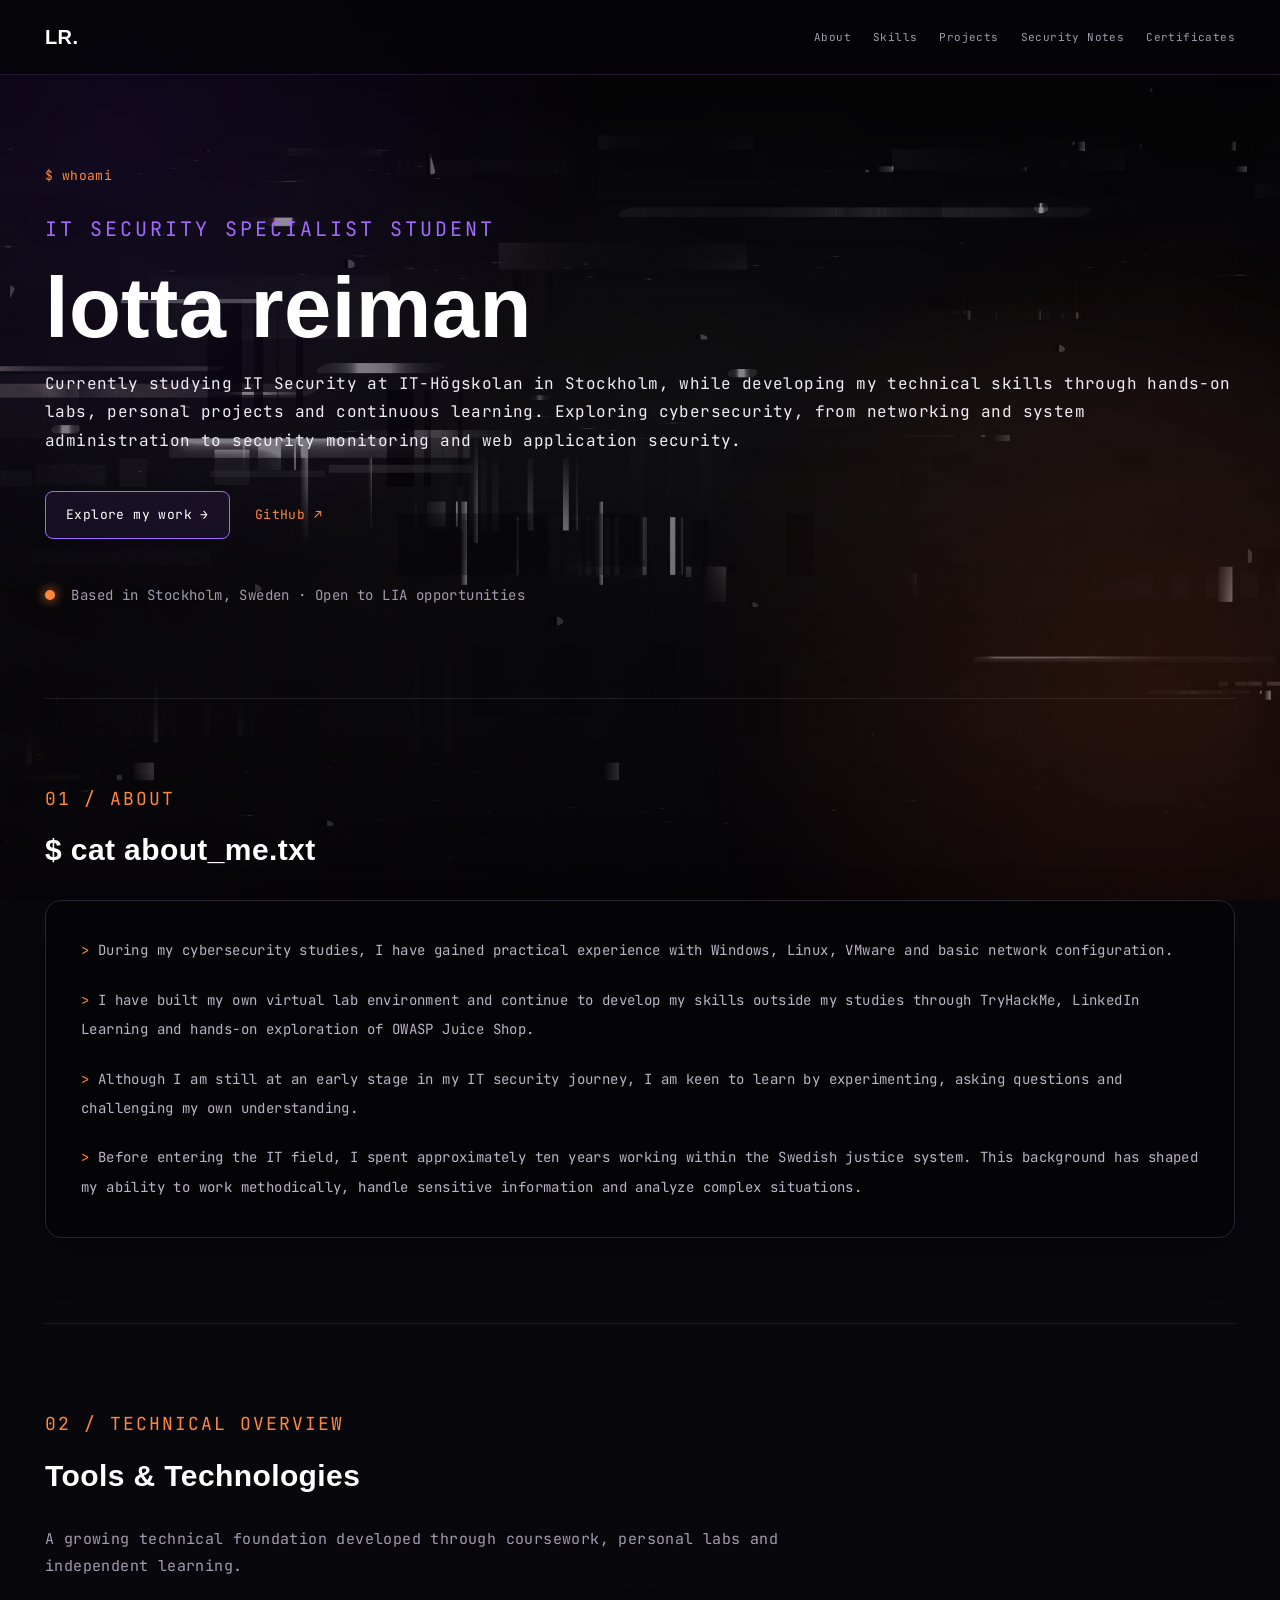
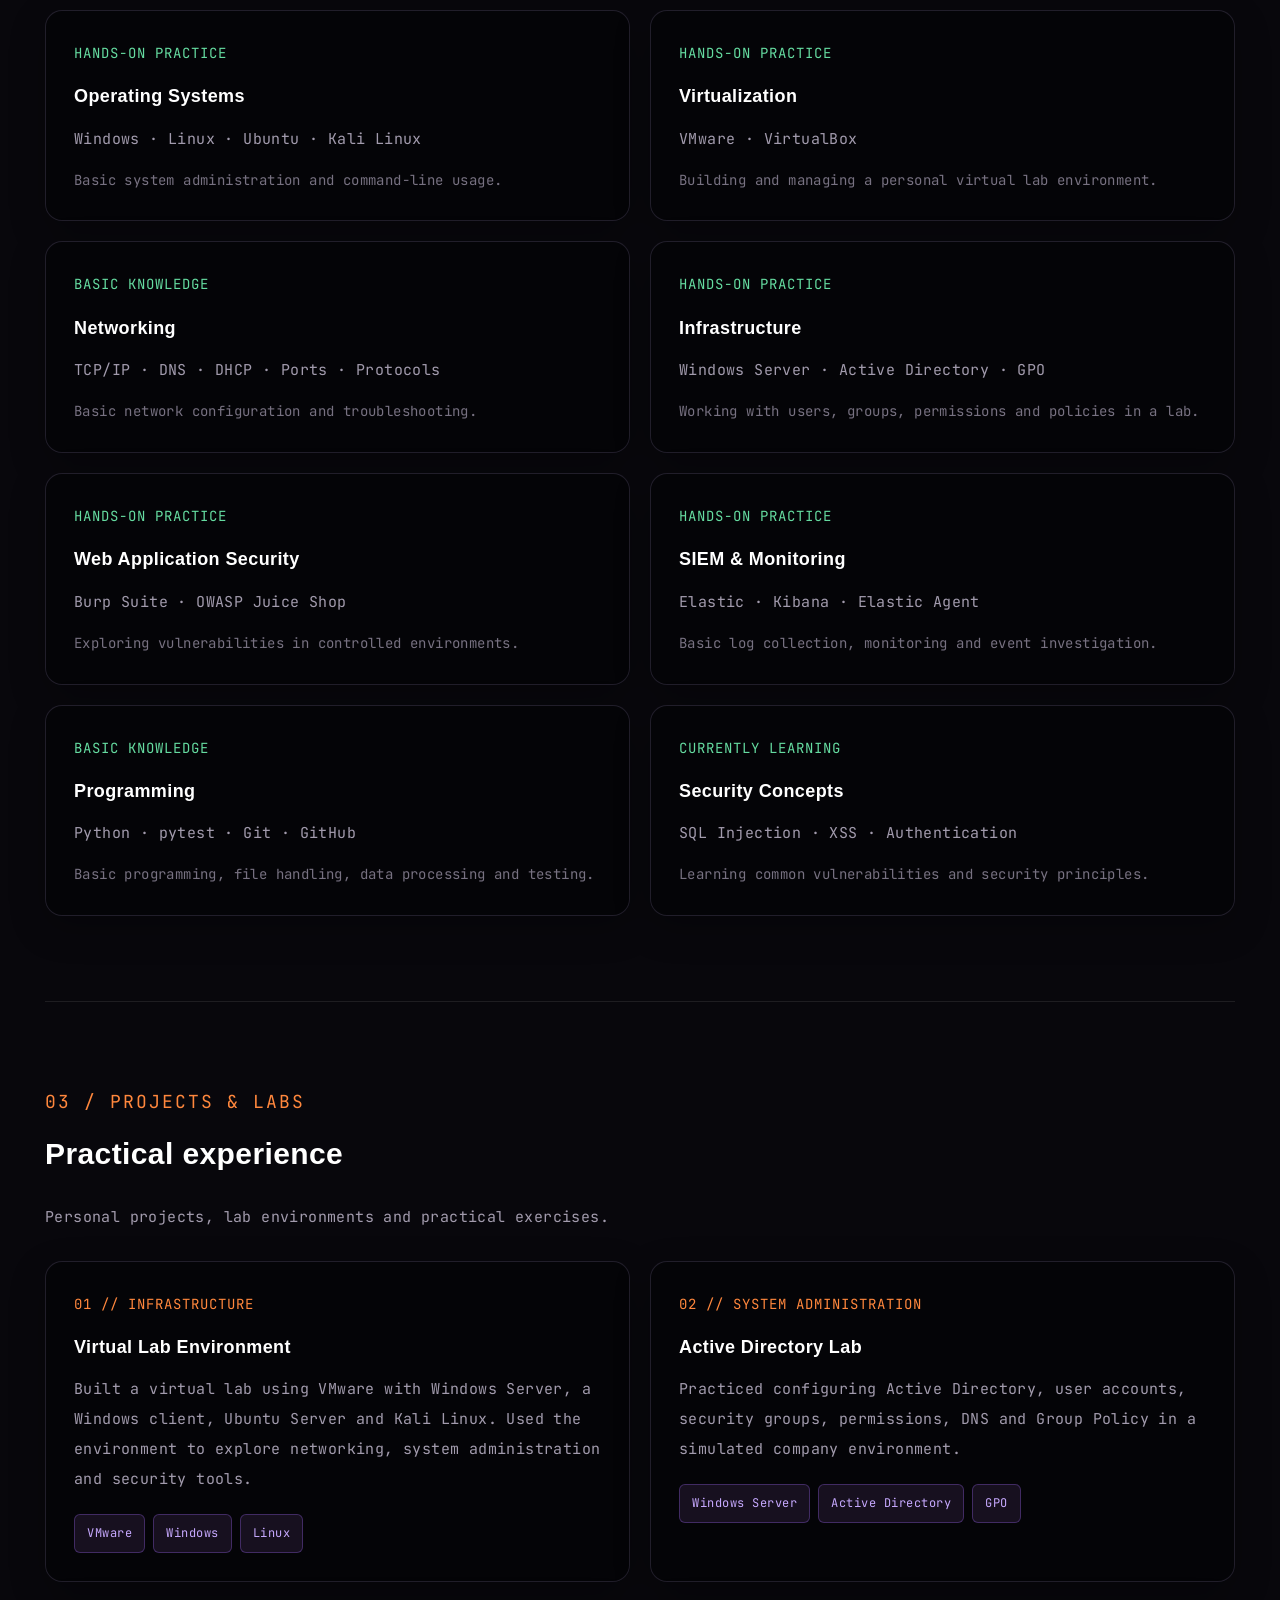
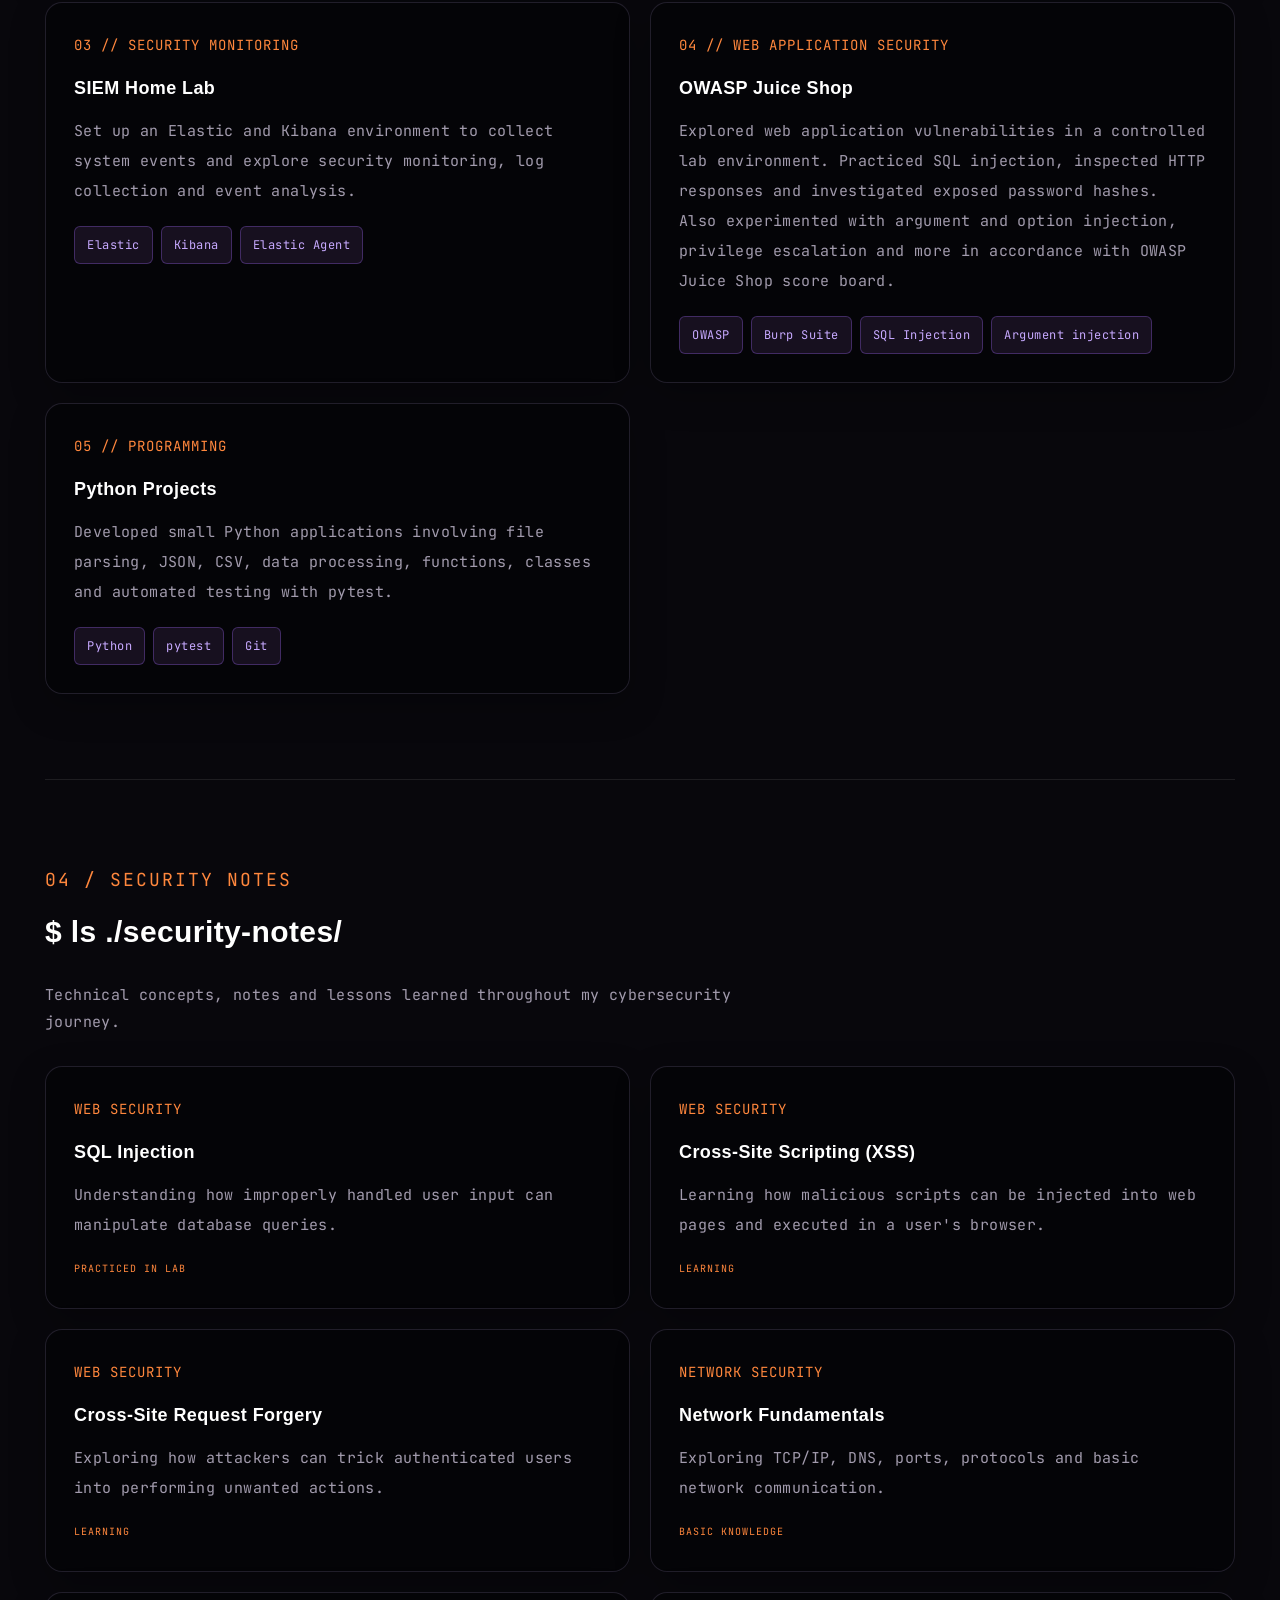
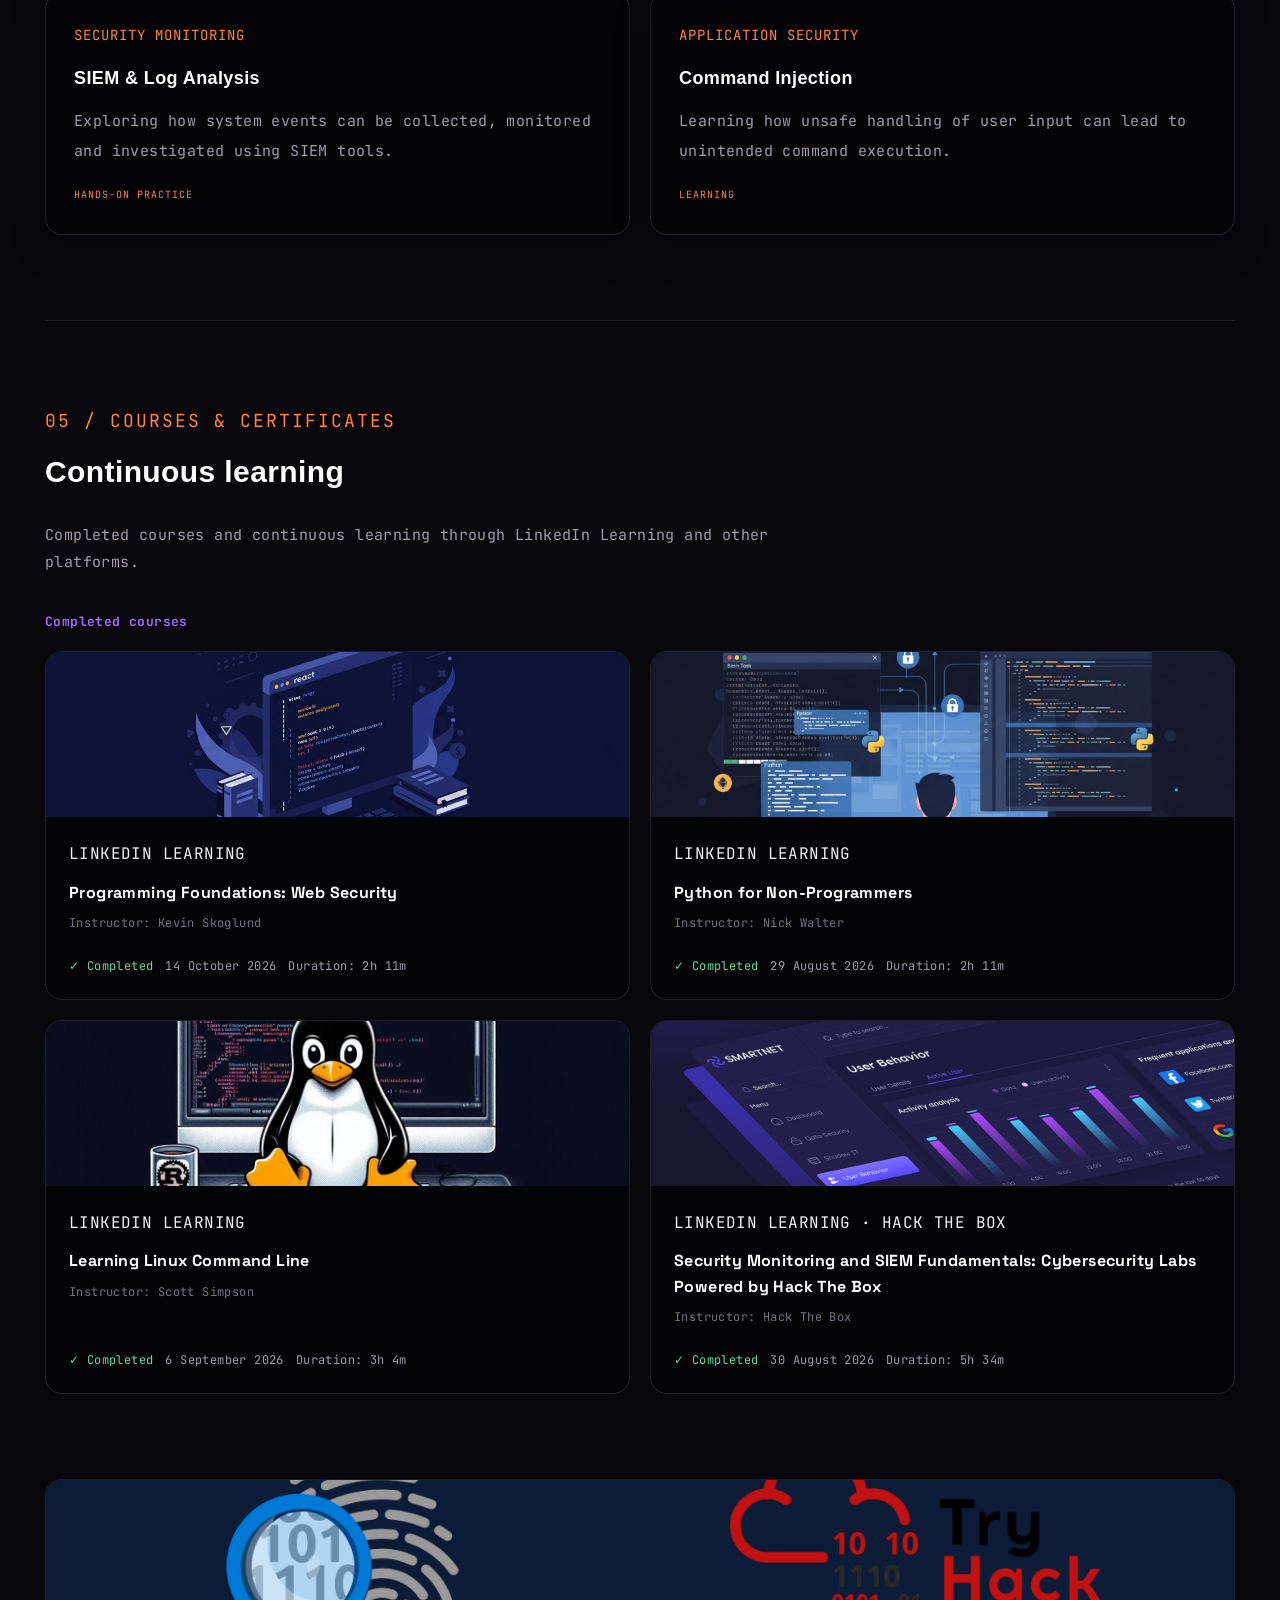
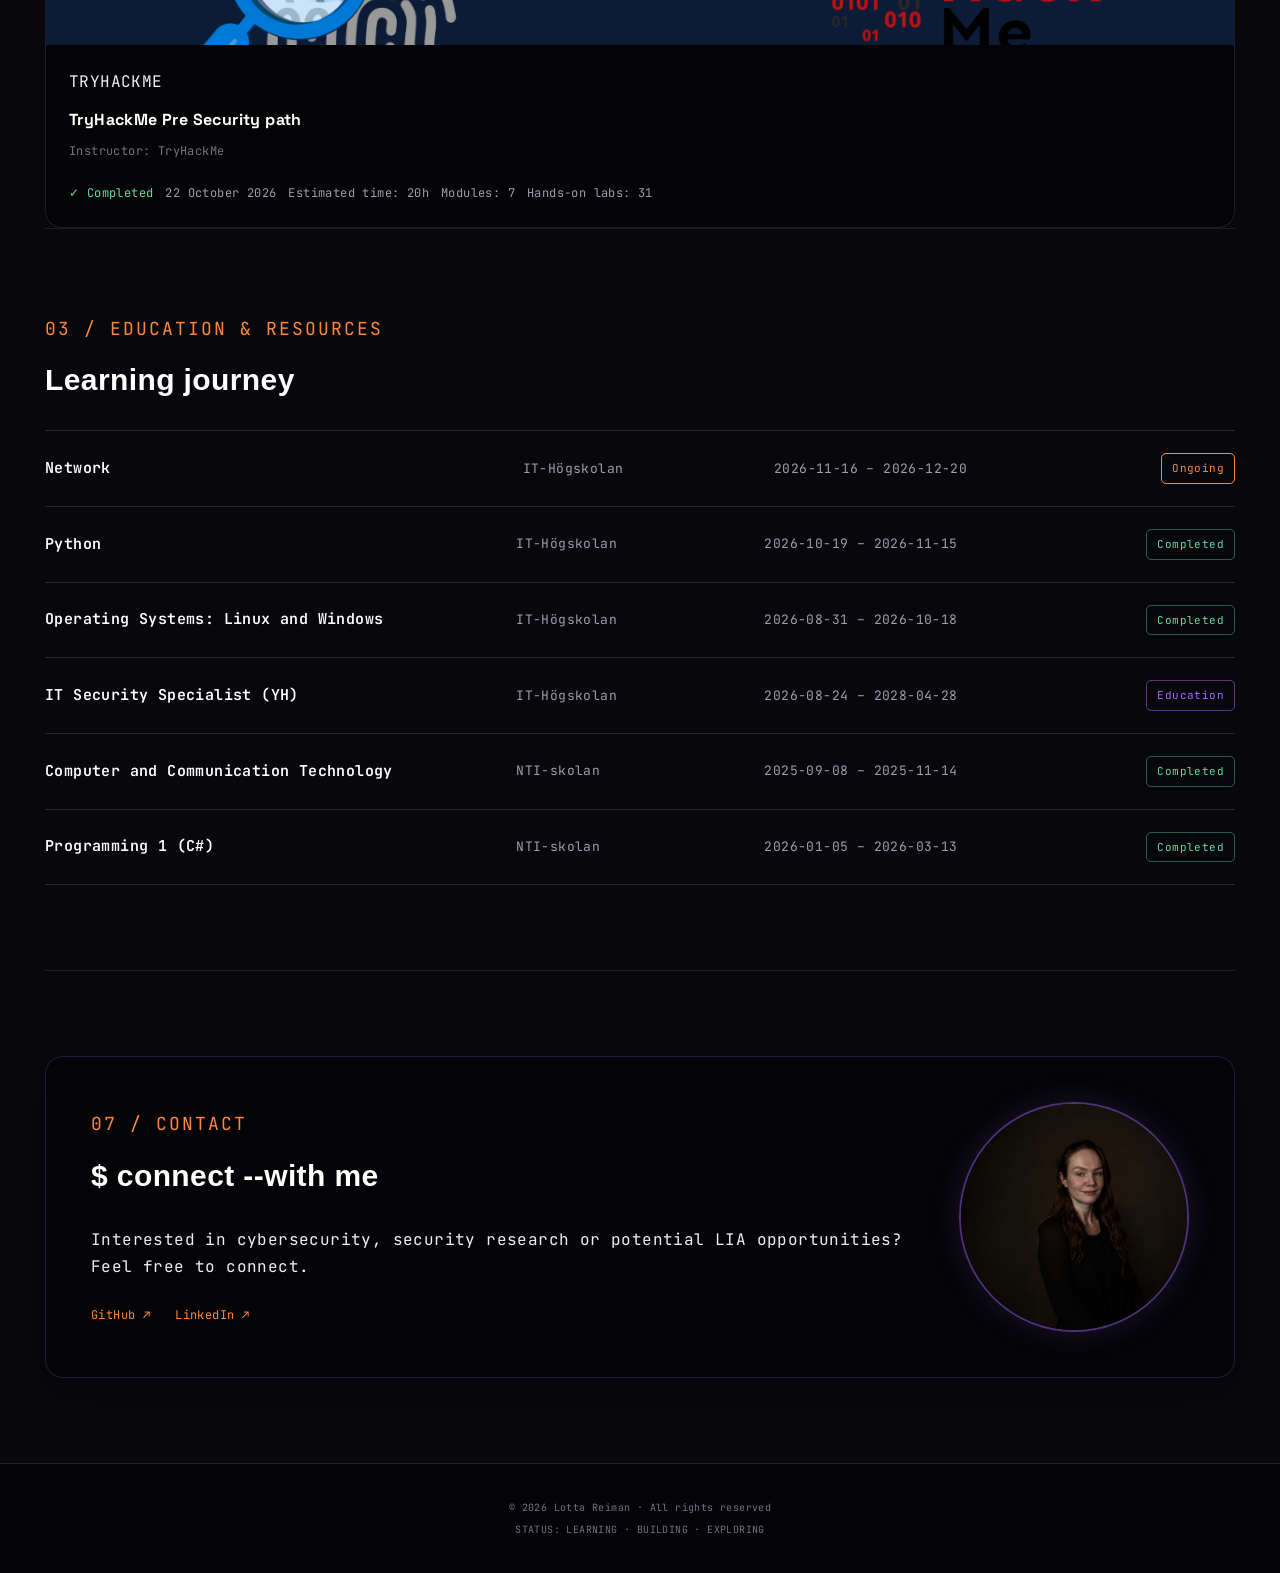
==== commit baf52001: "Refactor scrambleText function for clarity" ====
--- a/index.html
+++ b/index.html
@@ -578,6 +578,7 @@
 </footer>
 
 
+
 <script>
 const characters = "ABCDEFGHIJKLMNOPQRSTUVWXYZ0123456789!@#$%&*";
 
@@ -585,6 +586,8 @@
     const firstName = document.querySelector(".first-name");
     const lastName = document.querySelector(".last-name");
 
+    if (!firstName || !lastName) return;
+
     const original = ["lotta", "reiman"];
     const elements = [firstName, lastName];
 
@@ -592,19 +595,22 @@
     const revealed = Array(11).fill(false);
 
     // Skapa en span för varje bokstav
-    elements.forEach(element => {
+    elements.forEach((element, wordIndex) => {
         element.innerHTML = "";
 
-        for (let i = 0; i < element.textContent.length; i++) {
+        for (let i = 0; i < original[wordIndex].length; i++) {
             const span = document.createElement("span");
+
             span.textContent = characters[
                 Math.floor(Math.random() * characters.length)
             ];
+
             element.appendChild(span);
         }
     });
 
     const interval = setInterval(() => {
+
         original.forEach((word, wordIndex) => {
             const element = elements[wordIndex];
             const spans = element.querySelectorAll("span");
@@ -615,16 +621,19 @@
                     : index + original[0].length;
 
                 if (position < iteration) {
+
                     if (!revealed[position]) {
                         revealed[position] = true;
+
                         spans[index].textContent = letter;
                         spans[index].classList.add("scramble-flash");
 
-                        // Ta bort det orange skenet efter en sekund
+                        // Orange sken i en sekund
                         setTimeout(() => {
                             spans[index].classList.remove("scramble-flash");
                         }, 1000);
                     }
+
                 } else {
                     spans[index].textContent = characters[
                         Math.floor(Math.random() * characters.length)
@@ -646,6 +655,7 @@
 setInterval(scrambleText, 7000);
 </script>
 
+
     
 </body>
 </html>
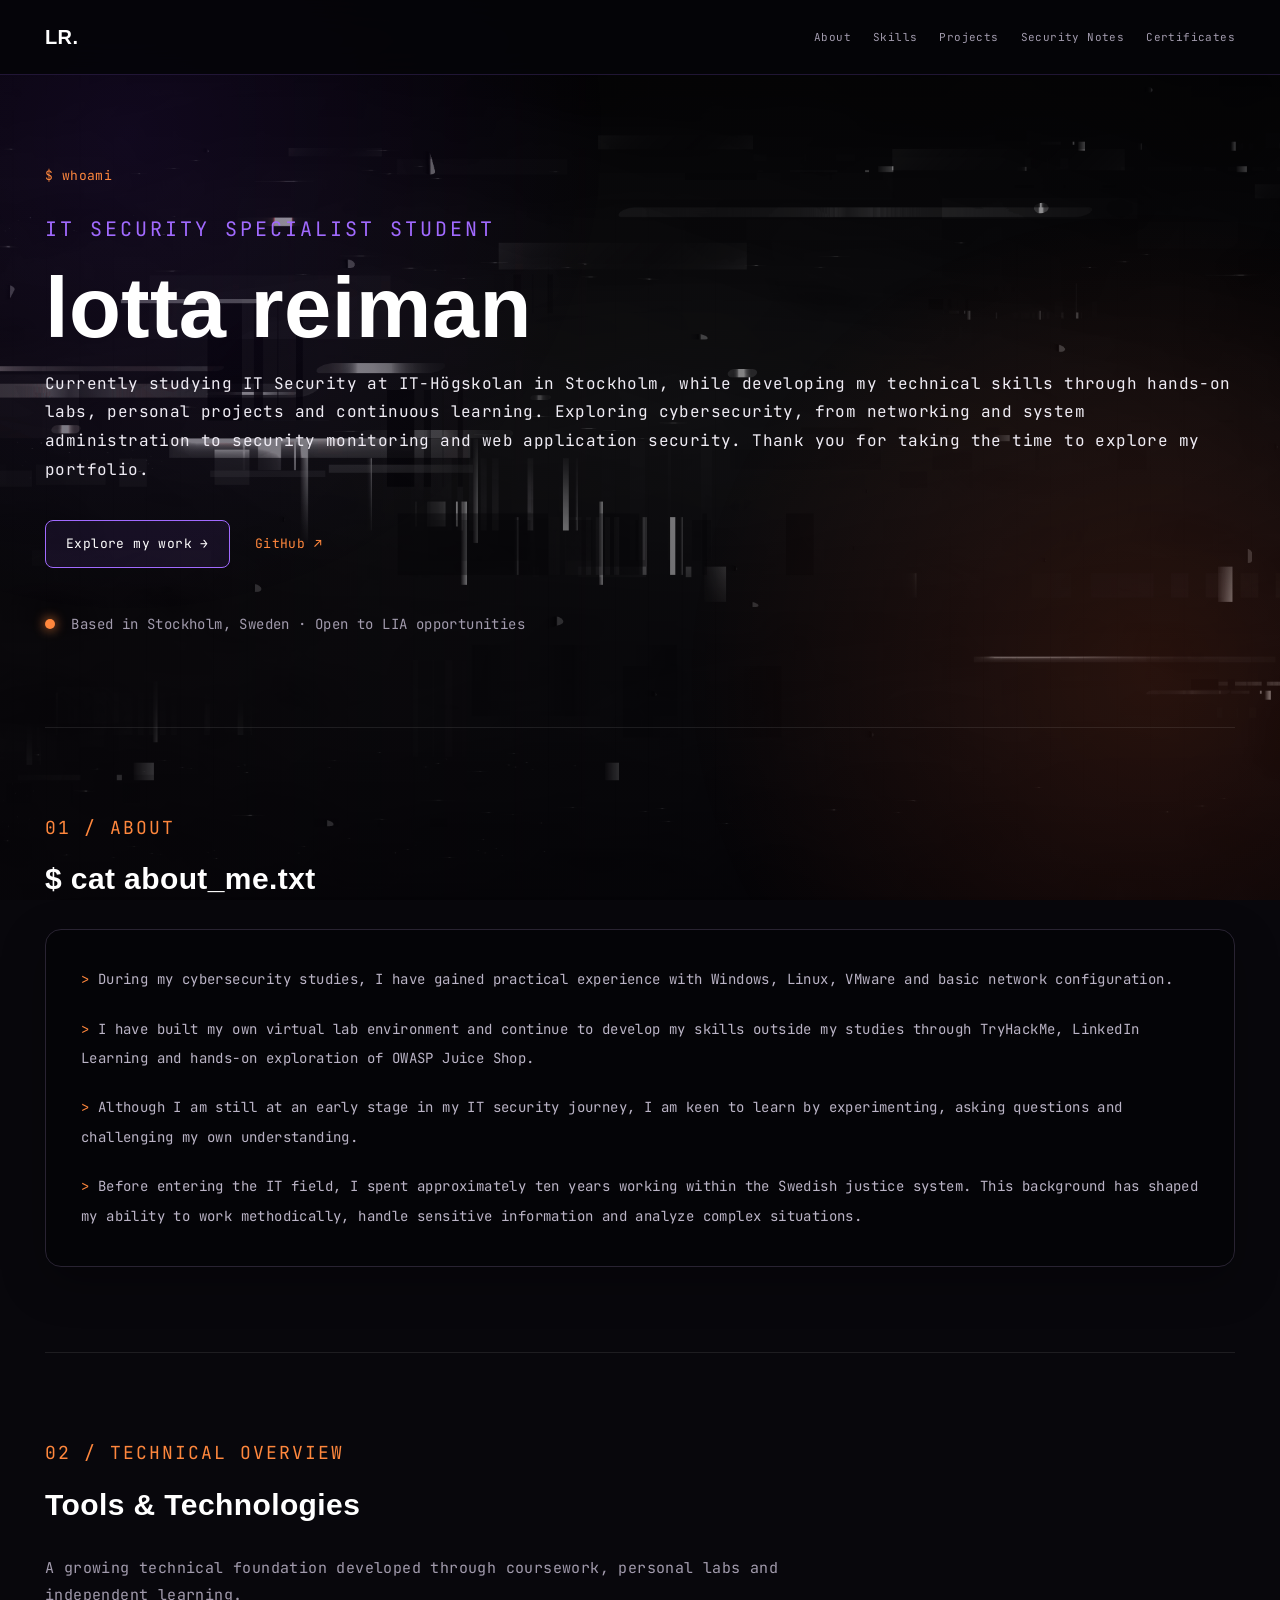
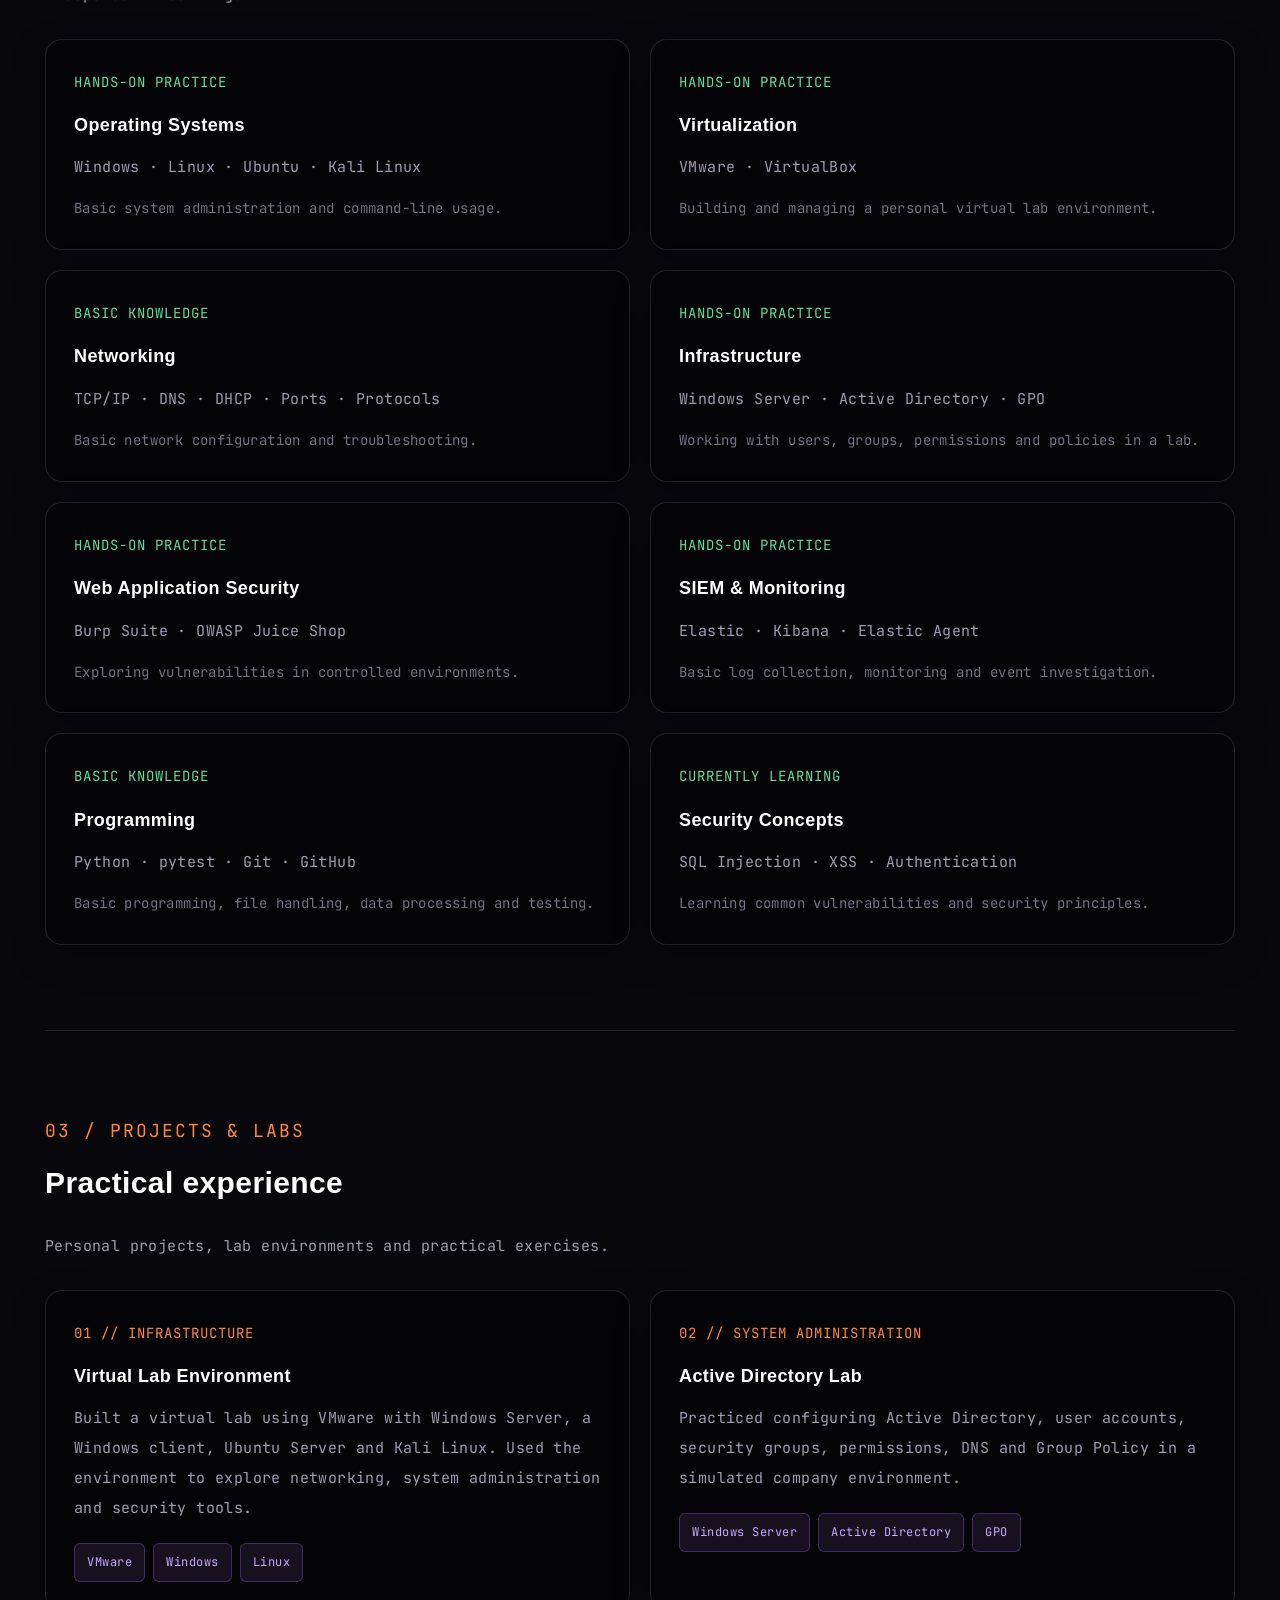
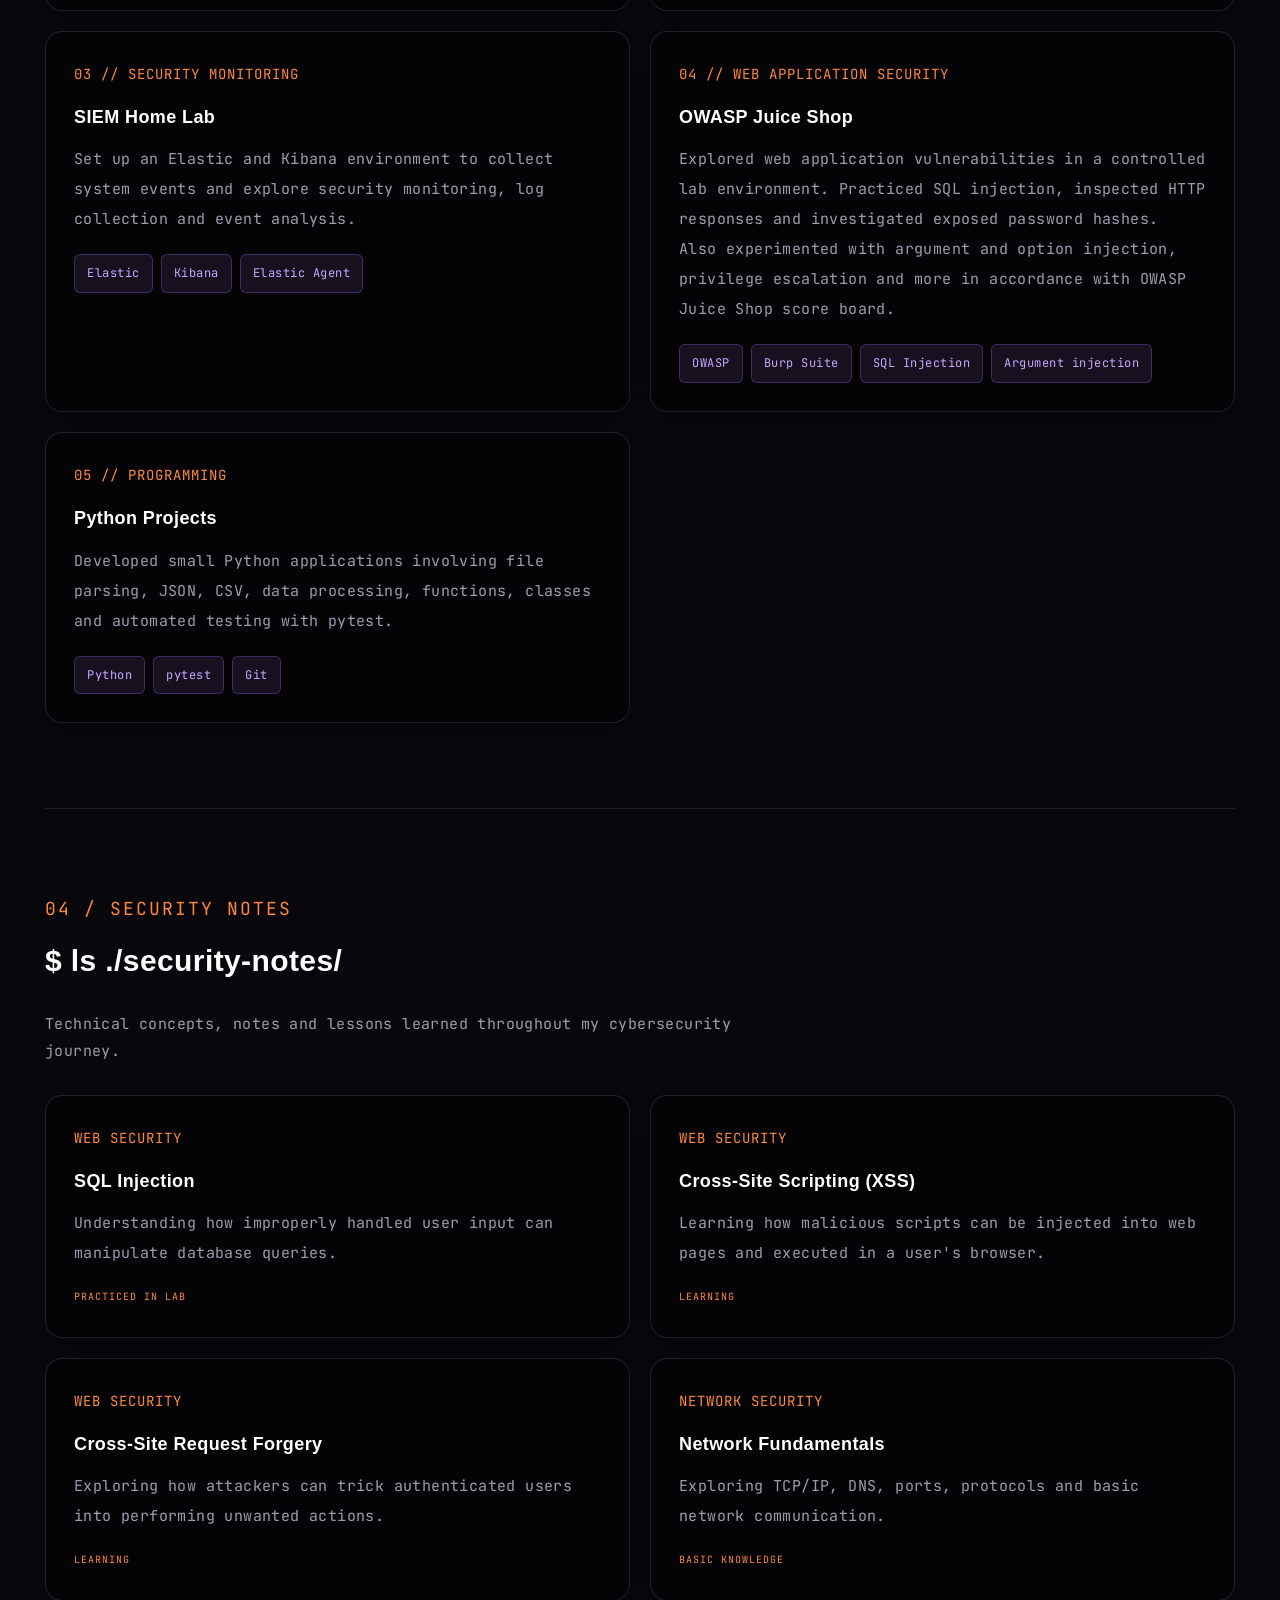
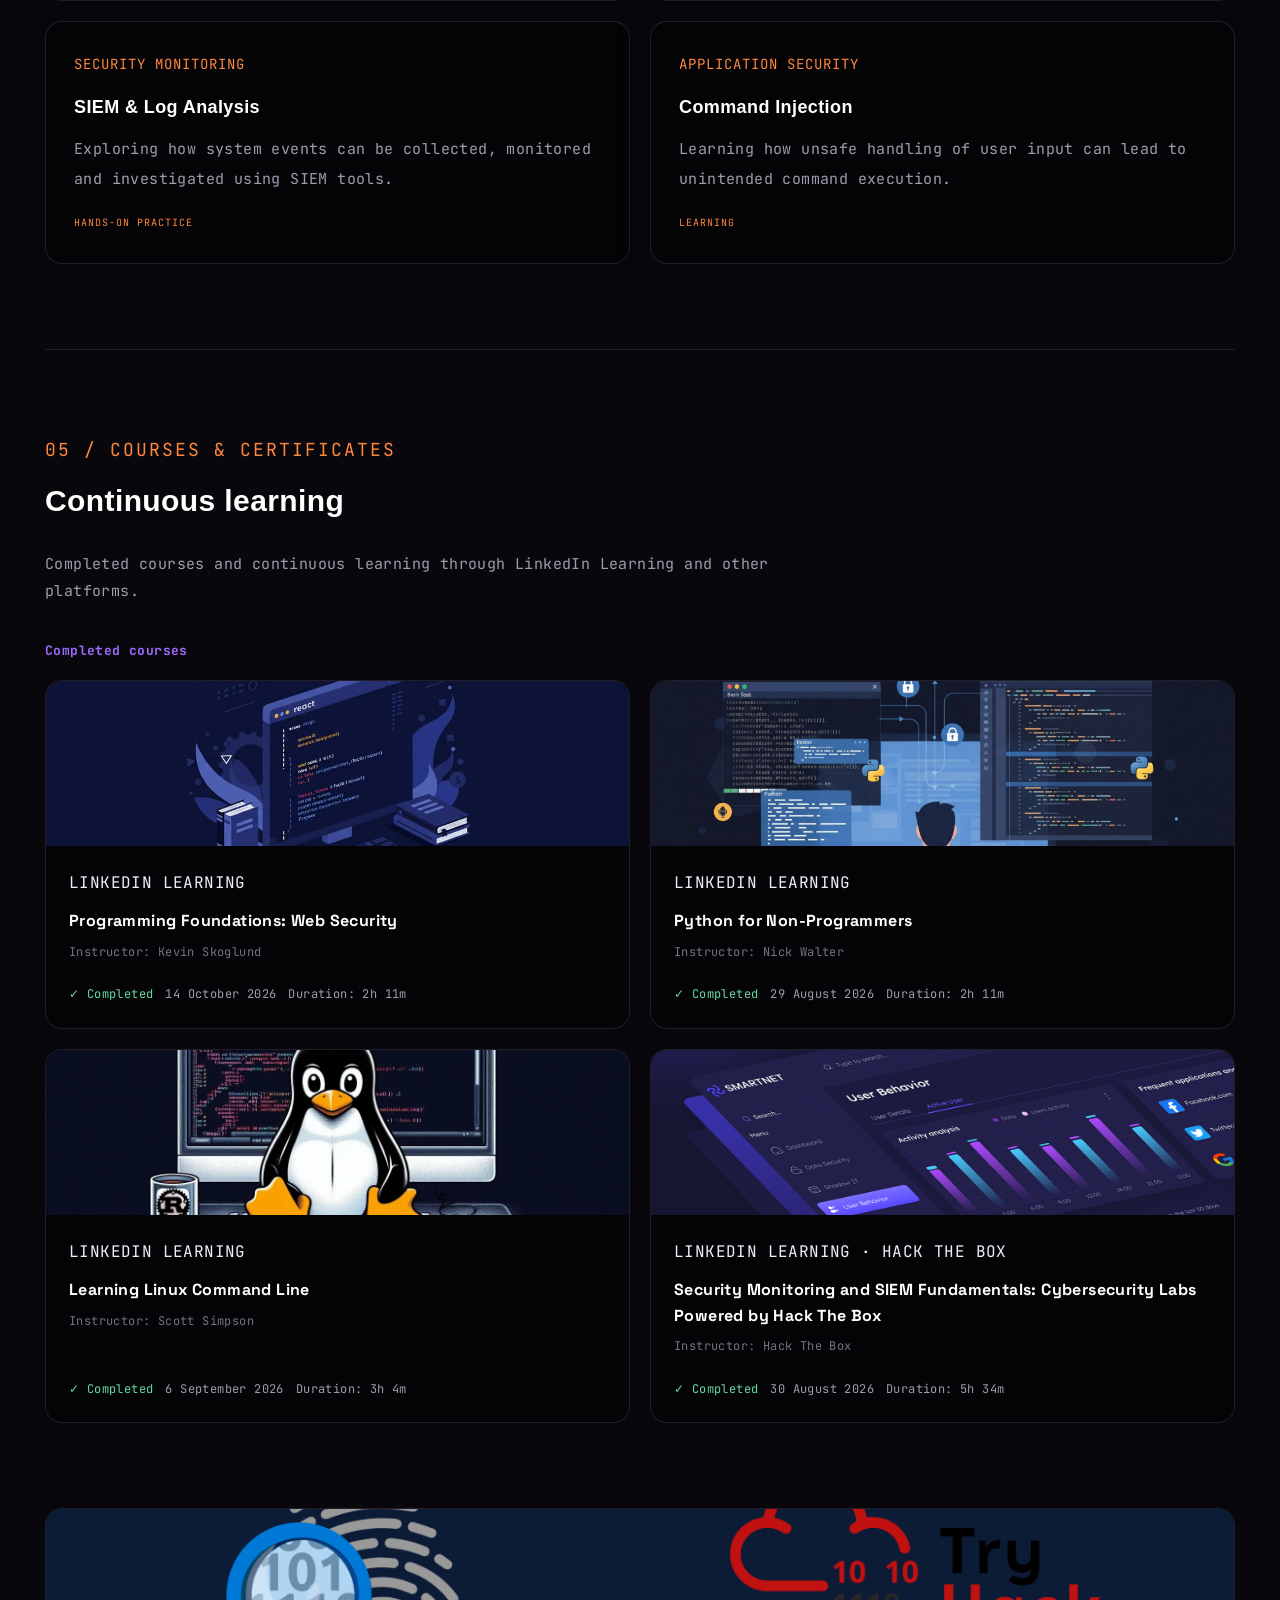
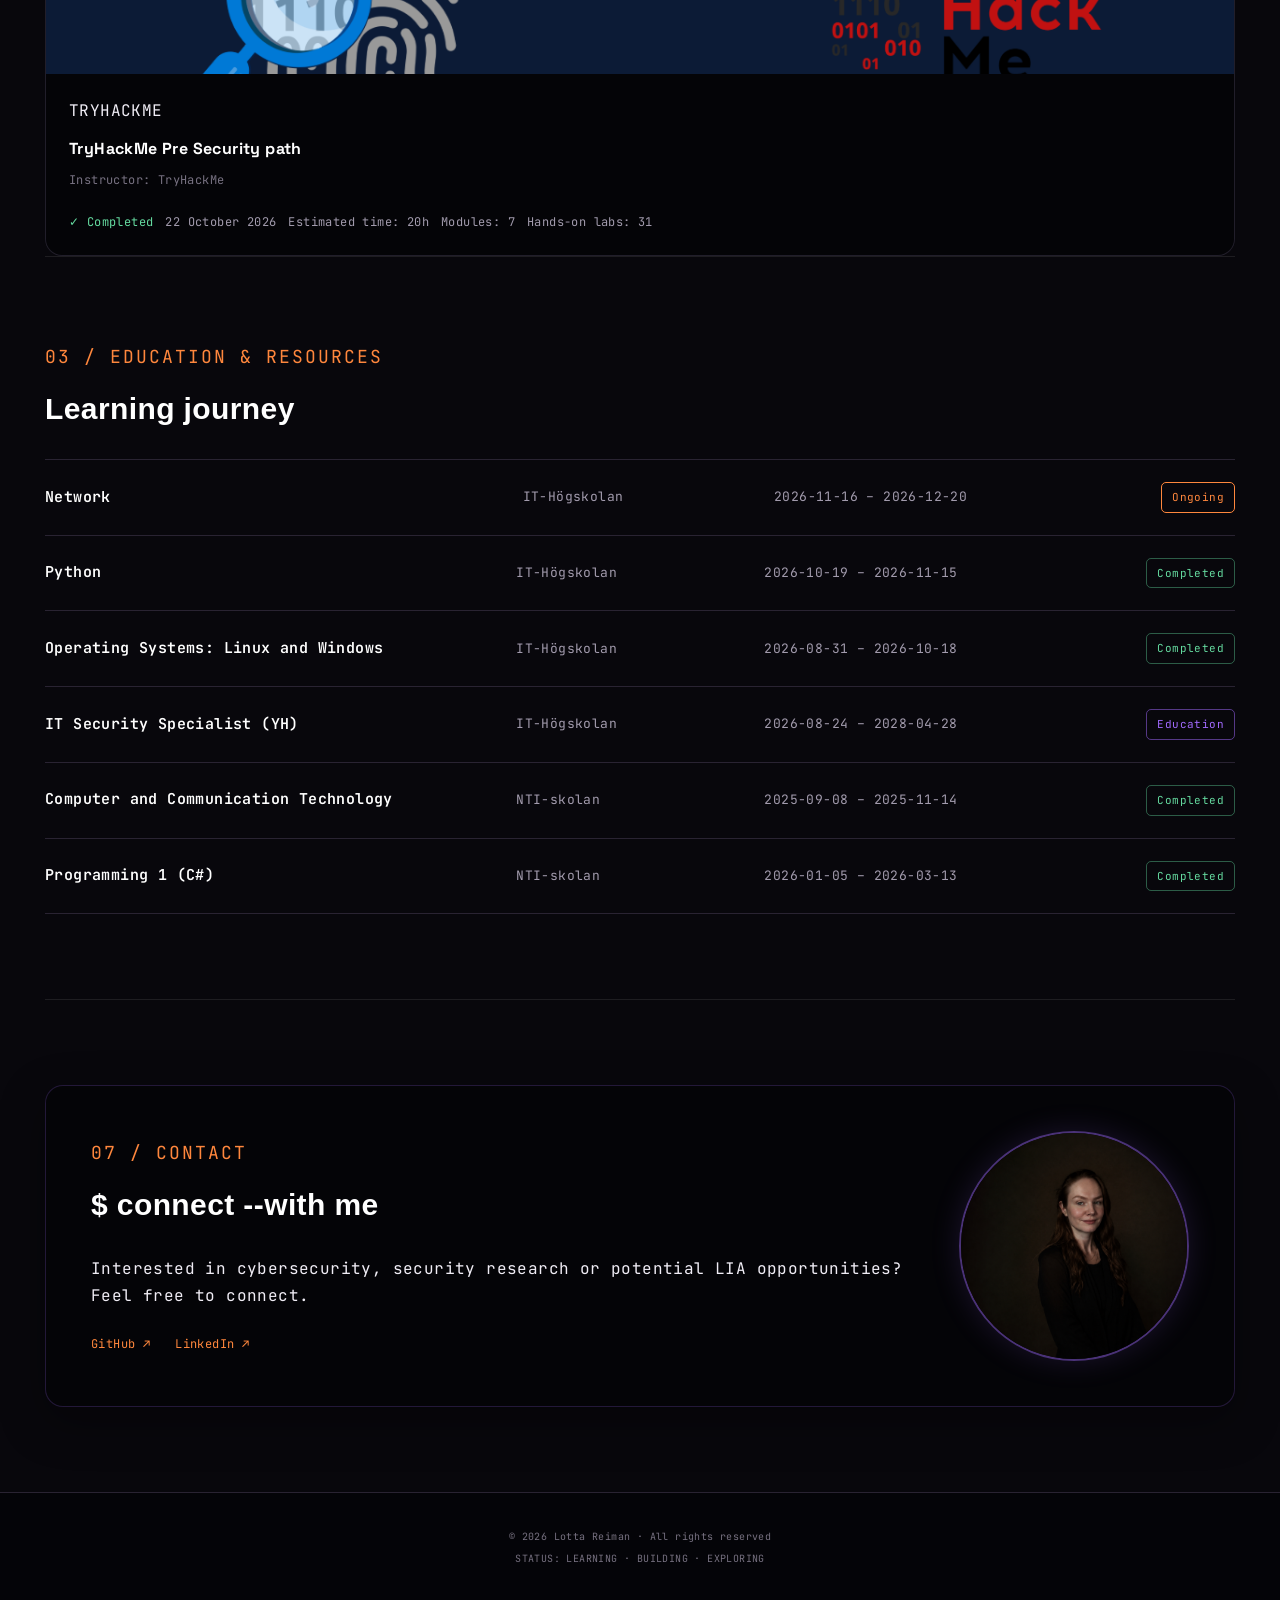
==== commit 2f1d5a5b: "Update index.html with closing paragraph Added a closing paragraph to the portfolio introduction." ====
--- a/index.html
+++ b/index.html
@@ -43,6 +43,8 @@
             developing my technical skills through hands-on labs, personal projects 
             and continuous learning. Exploring cybersecurity, from networking and 
             system administration to security monitoring and web application security.
+
+            Thank you for taking the time to explore my portfolio. 
         </p>
 
         <div class="hero-links">
@@ -578,7 +580,6 @@
 </footer>
 
 
-
 <script>
 const characters = "ABCDEFGHIJKLMNOPQRSTUVWXYZ0123456789!@#$%&*";
 
@@ -594,7 +595,6 @@
     let iteration = 0;
     const revealed = Array(11).fill(false);
 
-    // Skapa en span för varje bokstav
     elements.forEach((element, wordIndex) => {
         element.innerHTML = "";
 
@@ -612,8 +612,7 @@
     const interval = setInterval(() => {
 
         original.forEach((word, wordIndex) => {
-            const element = elements[wordIndex];
-            const spans = element.querySelectorAll("span");
+            const spans = elements[wordIndex].querySelectorAll("span");
 
             word.split("").forEach((letter, index) => {
                 const position = wordIndex === 0
@@ -621,21 +620,22 @@
                     : index + original[0].length;
 
                 if (position < iteration) {
-
                     if (!revealed[position]) {
                         revealed[position] = true;
 
-                        spans[index].textContent = letter;
-                        spans[index].classList.add("scramble-flash");
-
-                        // Orange sken i en sekund
-                        setTimeout(() => {
-                            spans[index].classList.remove("scramble-flash");
-                        }, 1000);
+                        const span = spans[index];
+
+                        // Visa rätt bokstav direkt i vitt
+                        span.classList.remove("scramble-flash");
+                        span.textContent = letter;
                     }
-
                 } else {
-                    spans[index].textContent = characters[
+                    const span = spans[index];
+
+                    // Slumpmässiga symboler lyser orange
+                    span.classList.add("scramble-flash");
+
+                    span.textContent = characters[
                         Math.floor(Math.random() * characters.length)
                     ];
                 }
@@ -654,8 +654,6 @@
 scrambleText();
 setInterval(scrambleText, 7000);
 </script>
-
-
     
 </body>
 </html>
--- a/style.css
+++ b/style.css
@@ -110,9 +110,7 @@
     color: var(--orange);
     text-shadow:
         0 0 5px rgba(255, 135, 61, 0.9),
-        0 0 15px rgba(255, 135, 61, 0.7),
-        0 0 25px rgba(255, 135, 61, 0.4);
-    transition: color 0.3s ease, text-shadow 0.3s ease;
+        0 0 15px rgba(255, 135, 61, 0.7);
 }
 
 .nav-links {
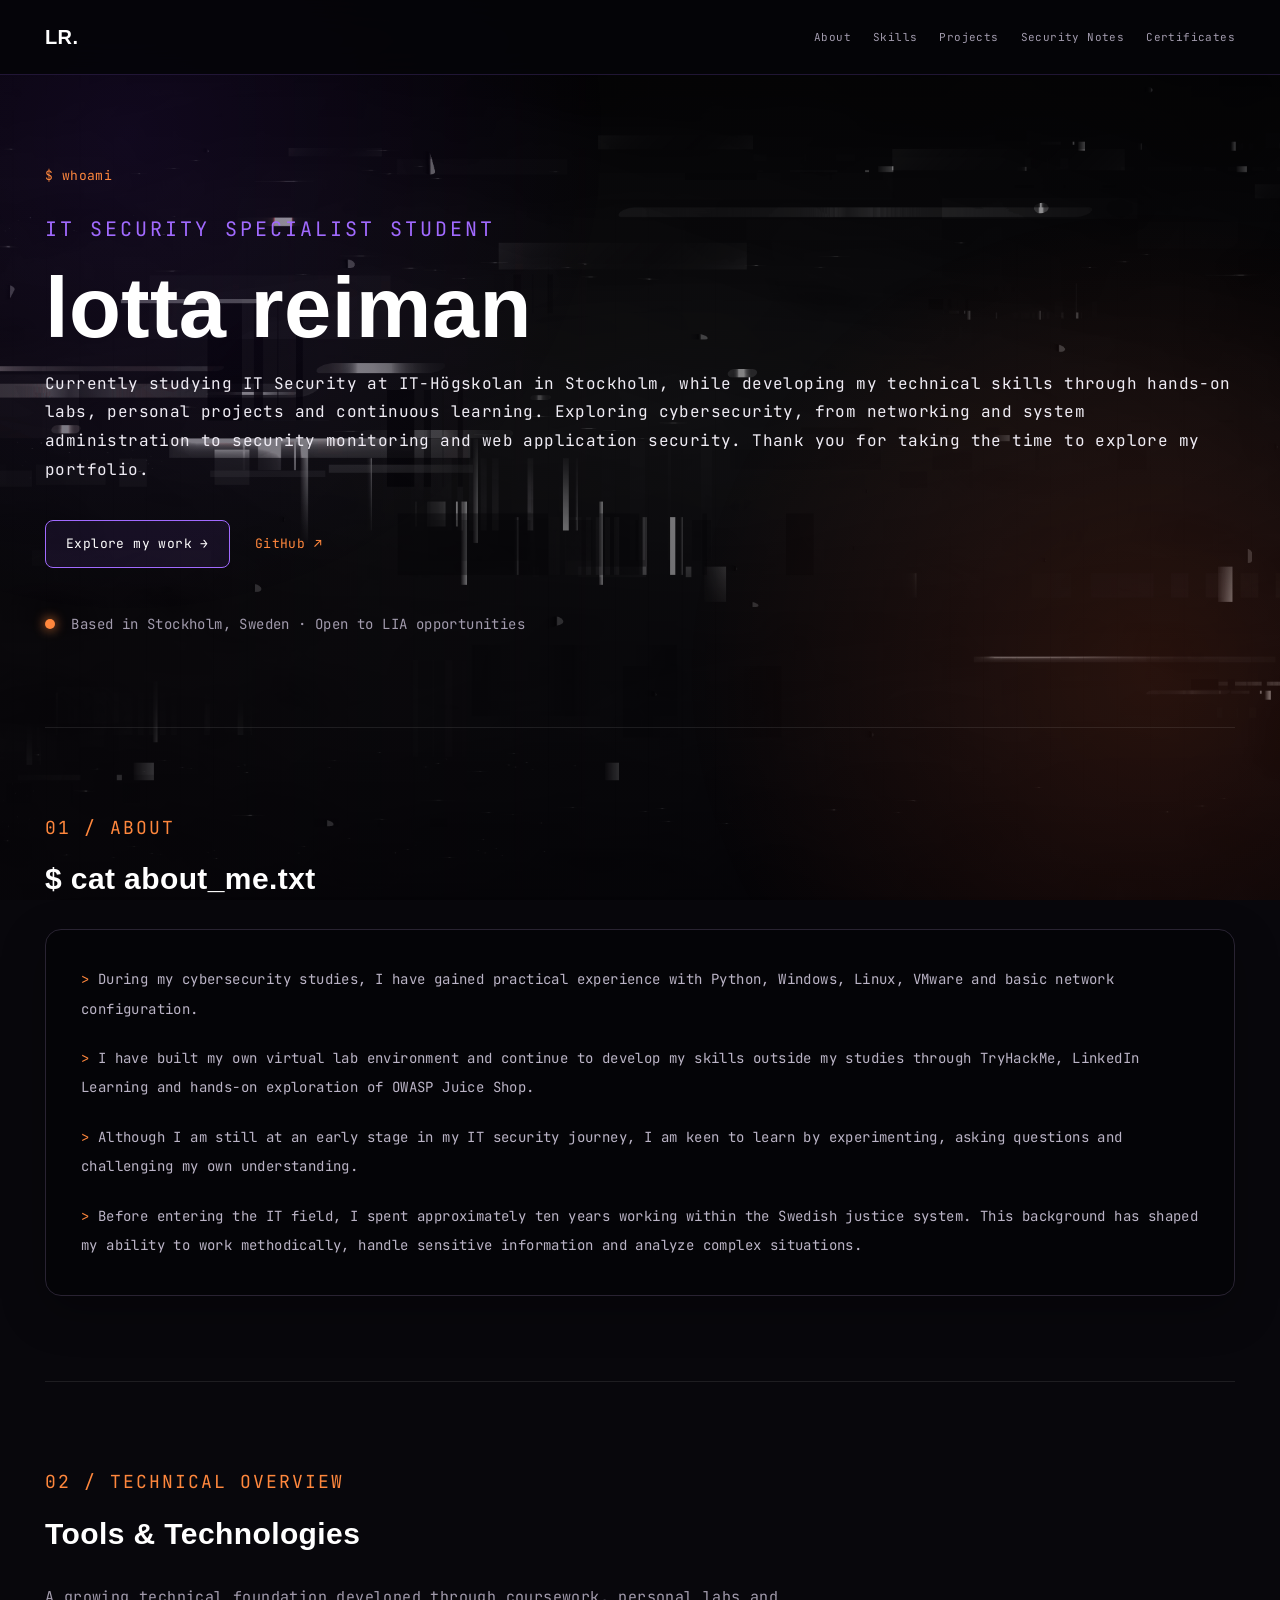
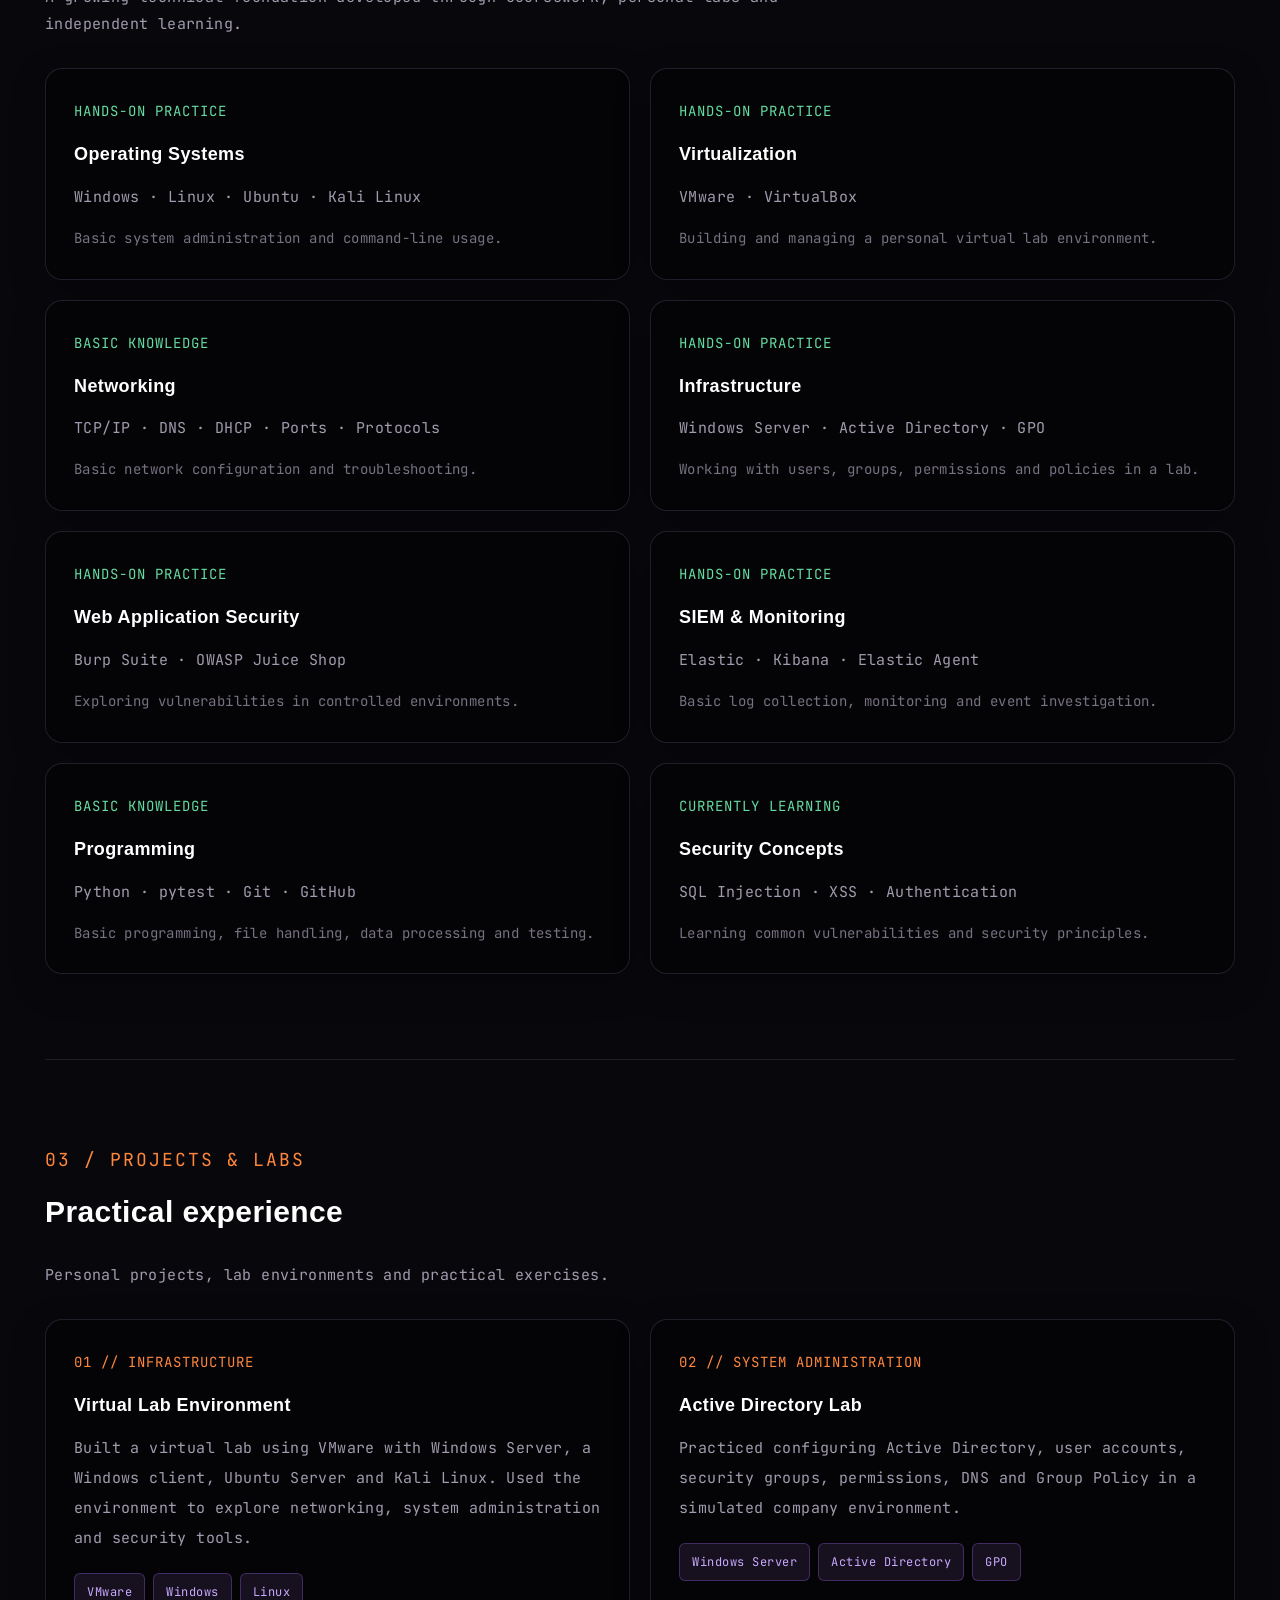
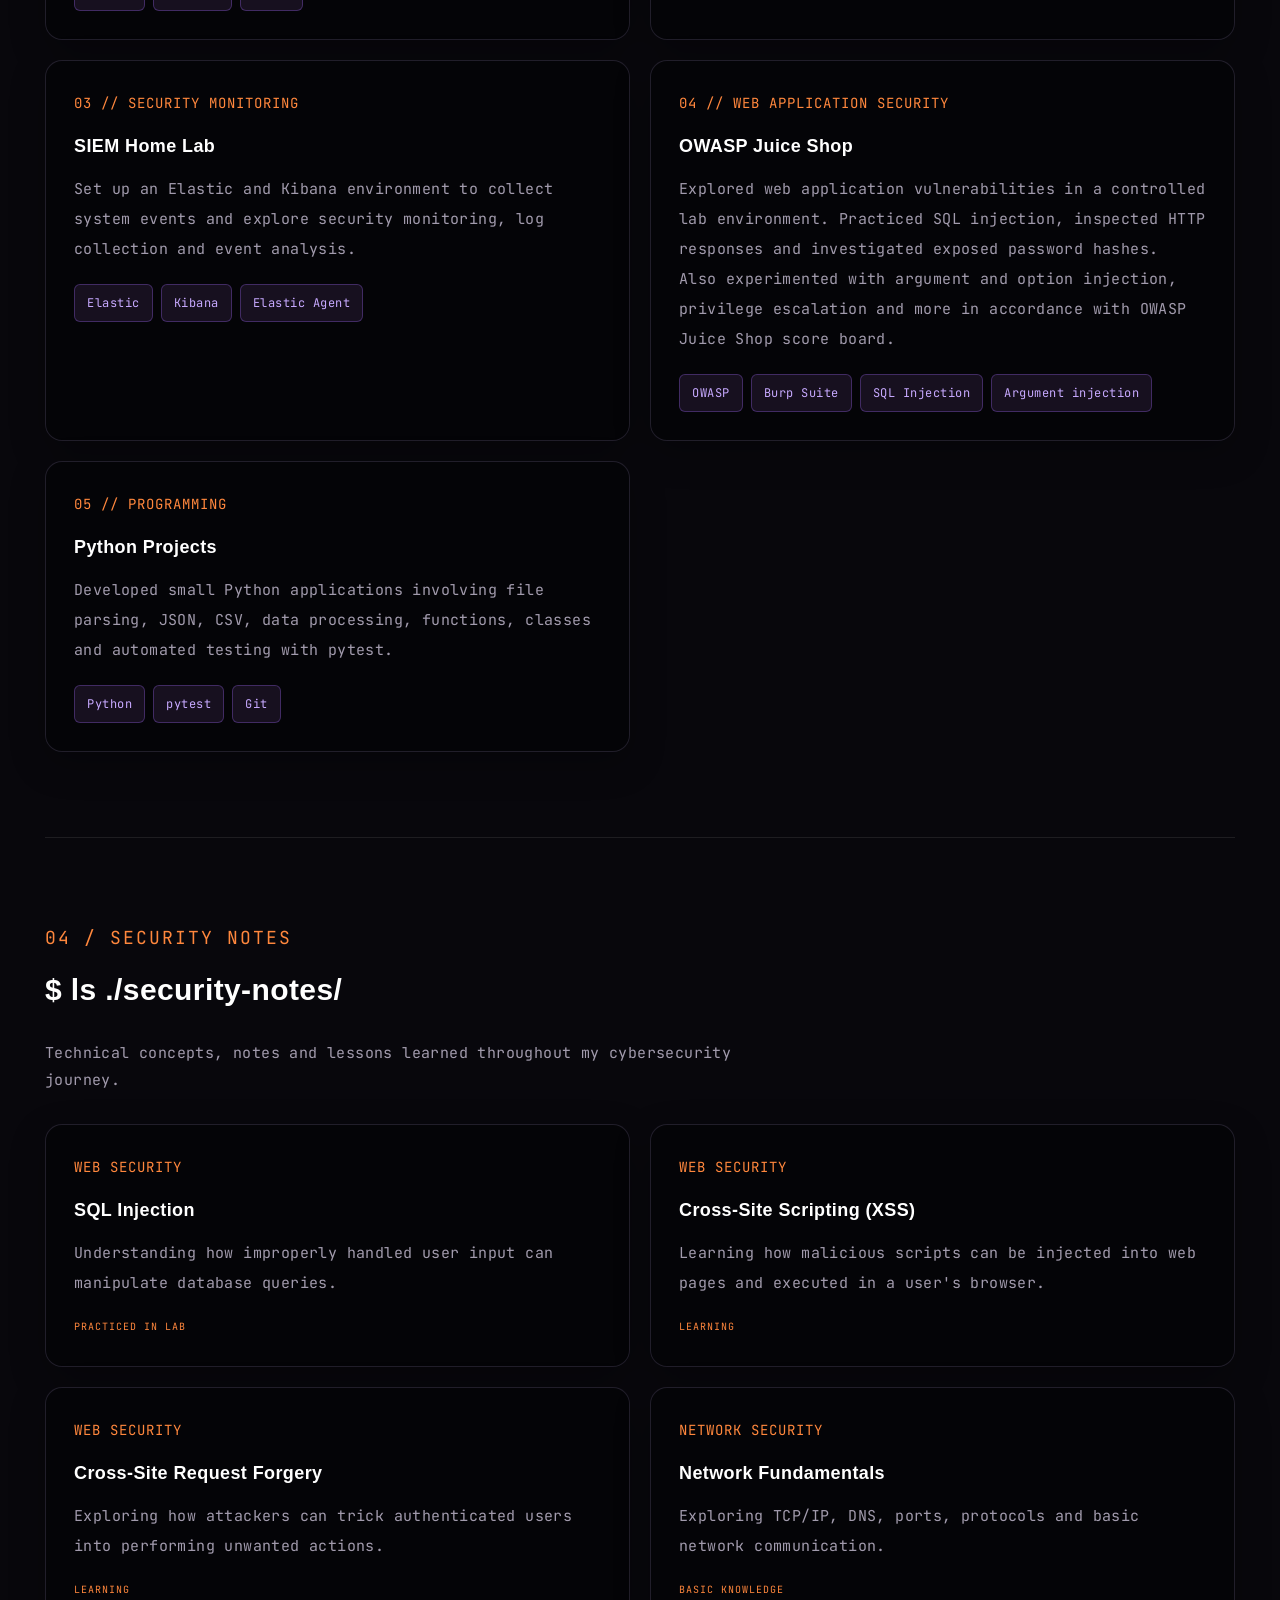
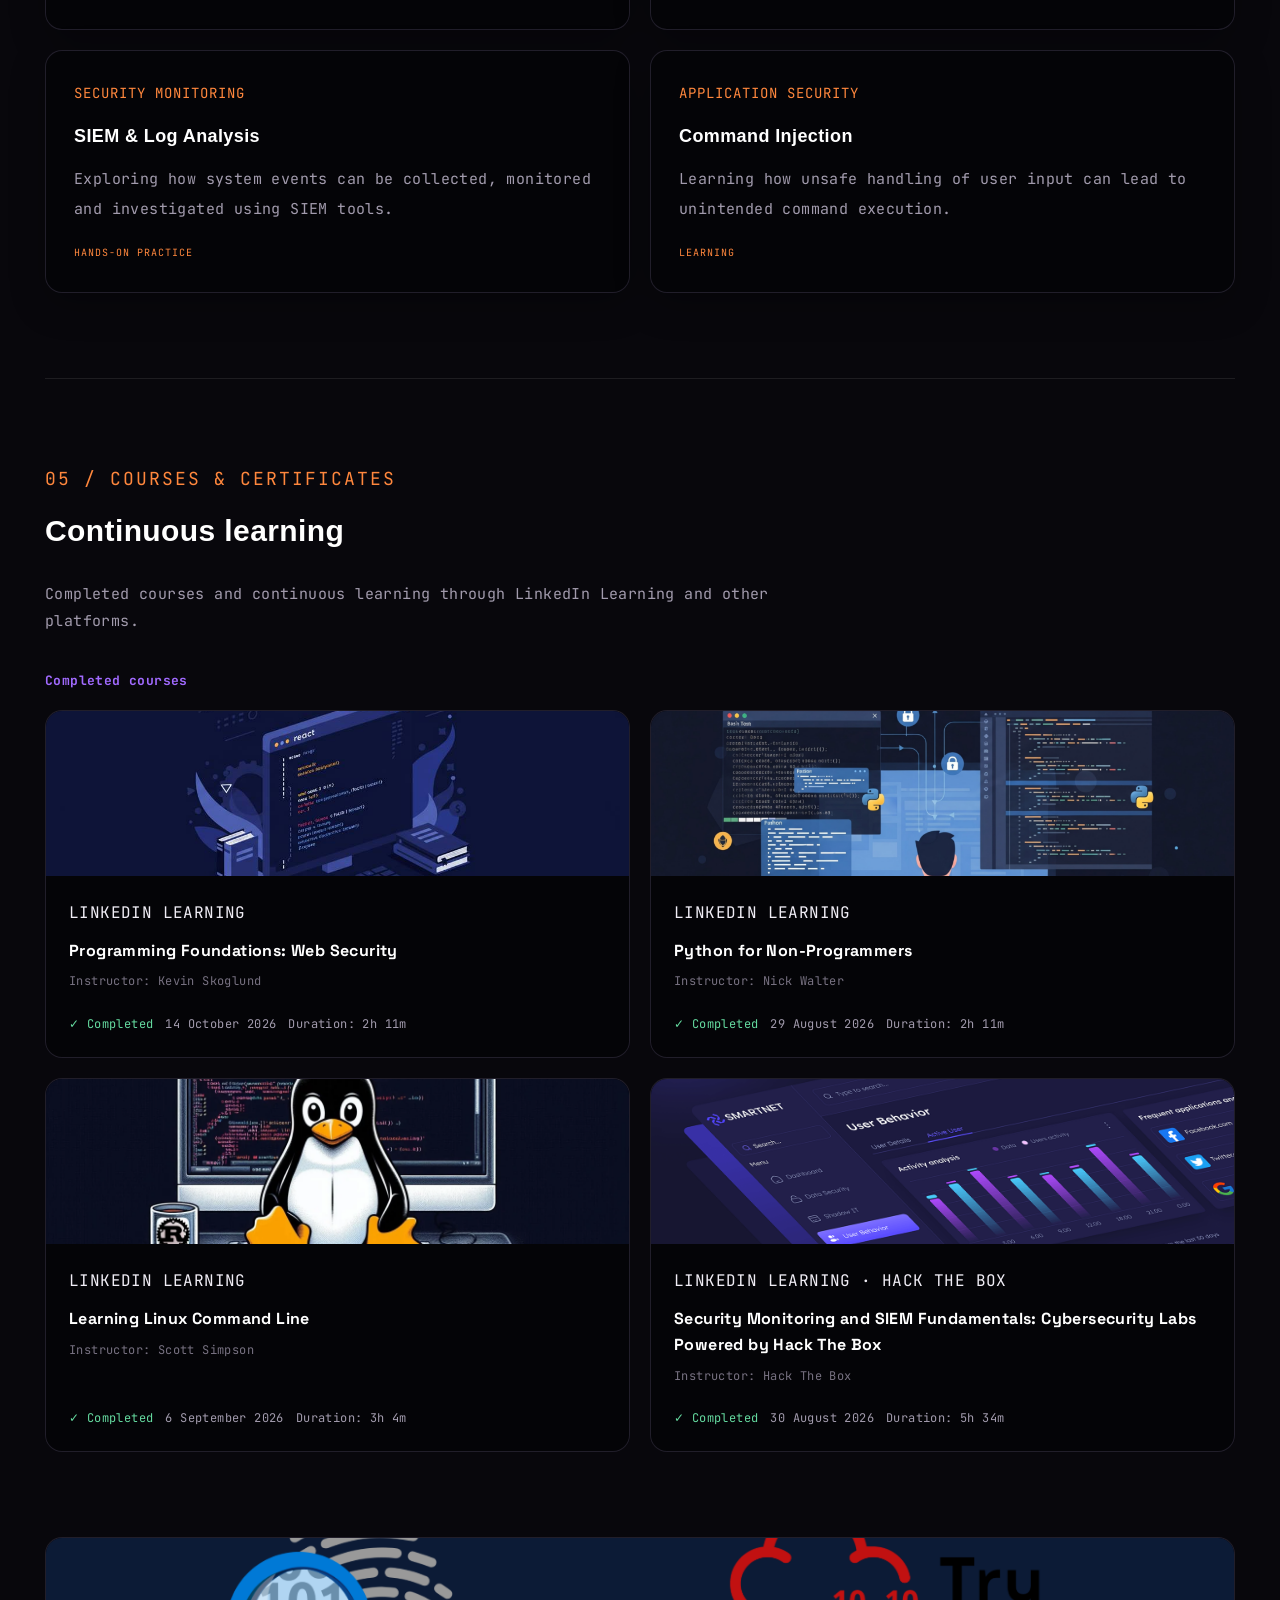
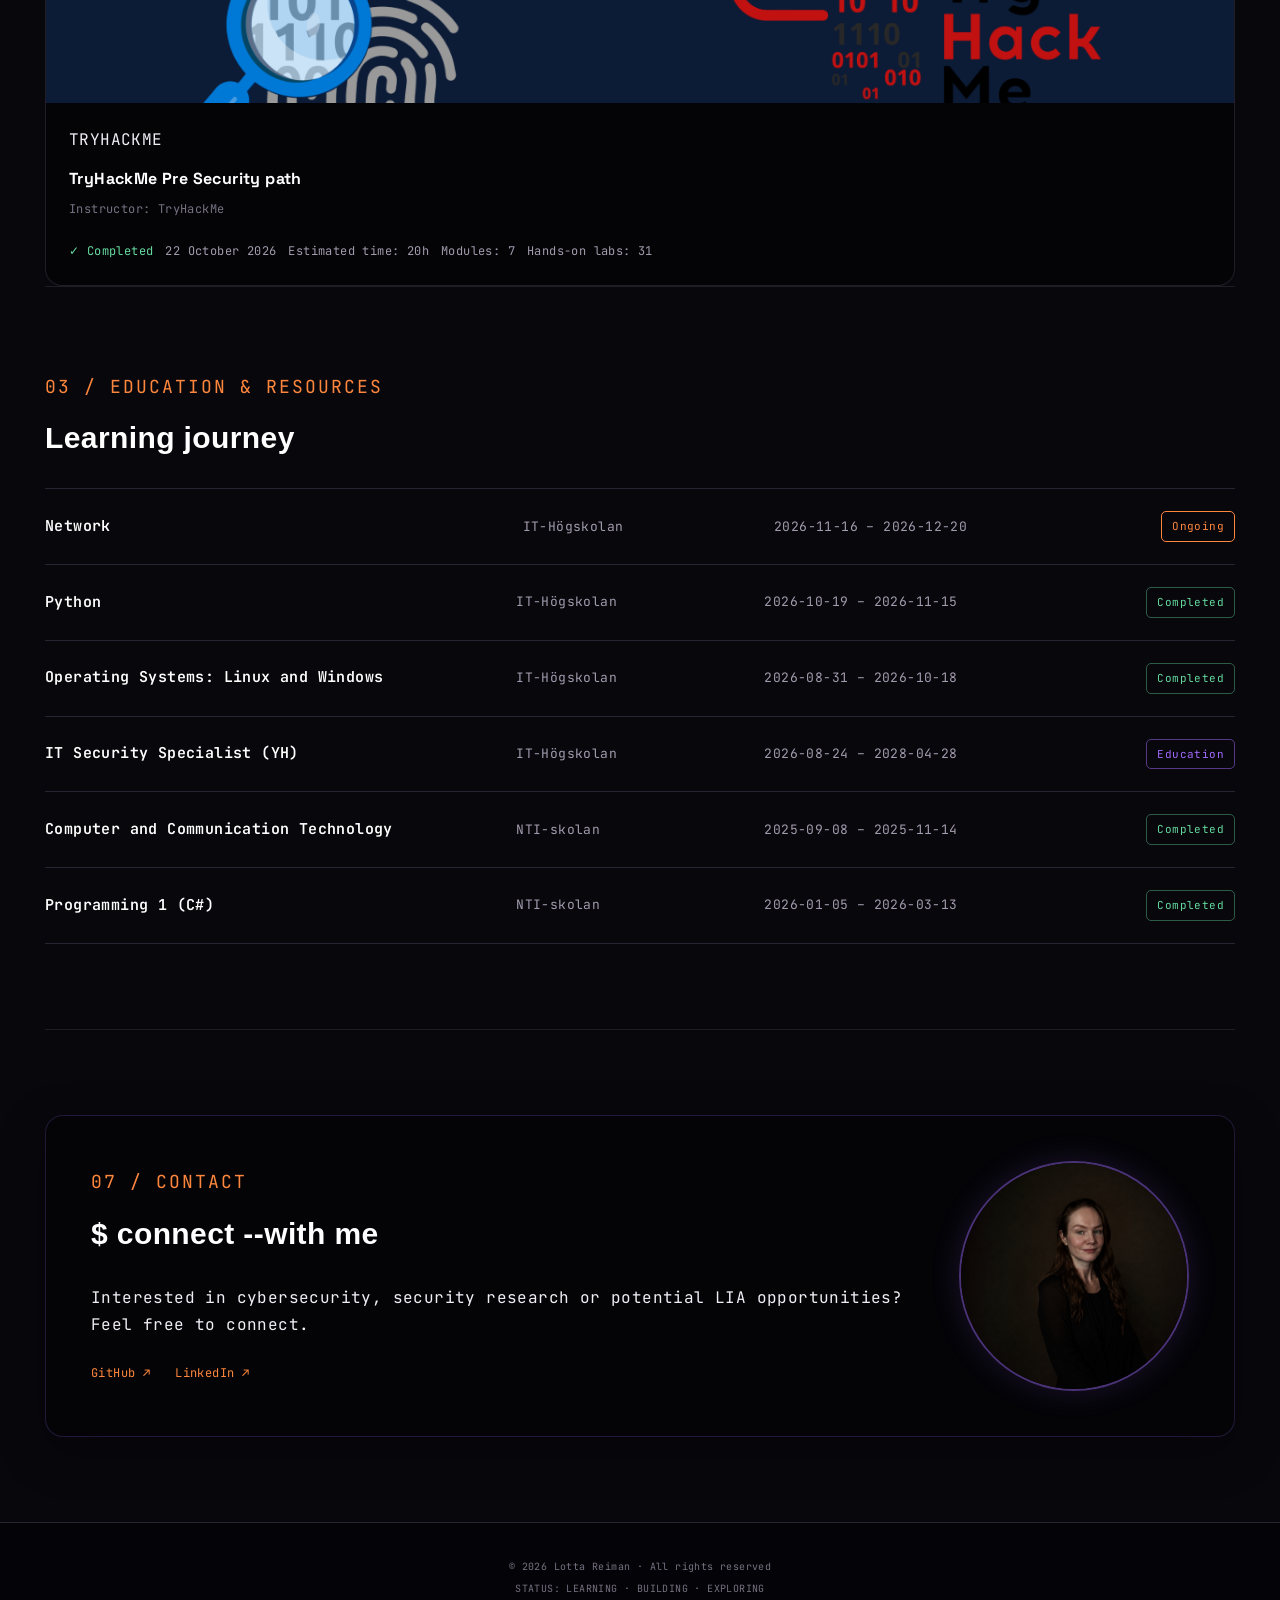
==== commit db5fafa7: "Update experience description in index.html" ====
--- a/index.html
+++ b/index.html
@@ -70,7 +70,7 @@
         <div class="terminal-panel about-panel">
             <p>
                 During my cybersecurity studies, I have gained practical
-                experience with Windows, Linux, VMware and basic network
+                experience with Python, Windows, Linux, VMware and basic network
                 configuration.
             </p>
 
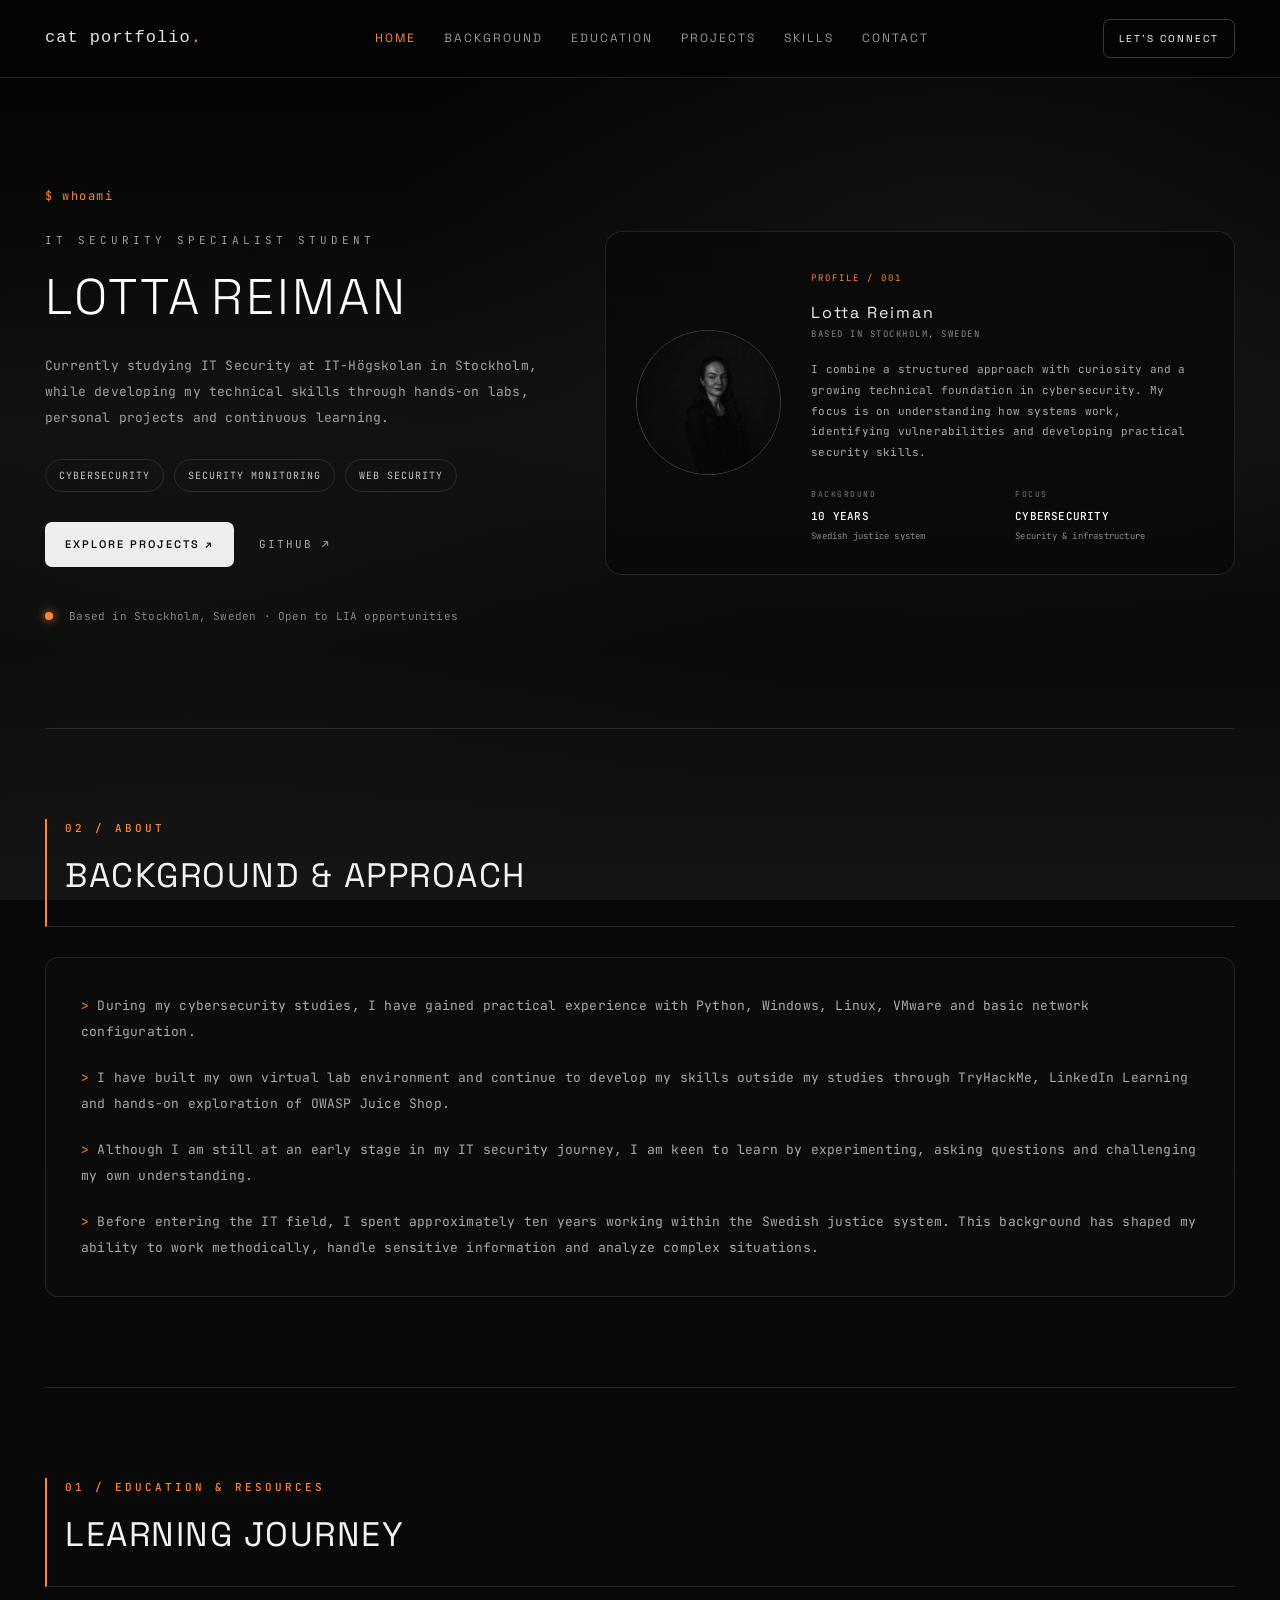
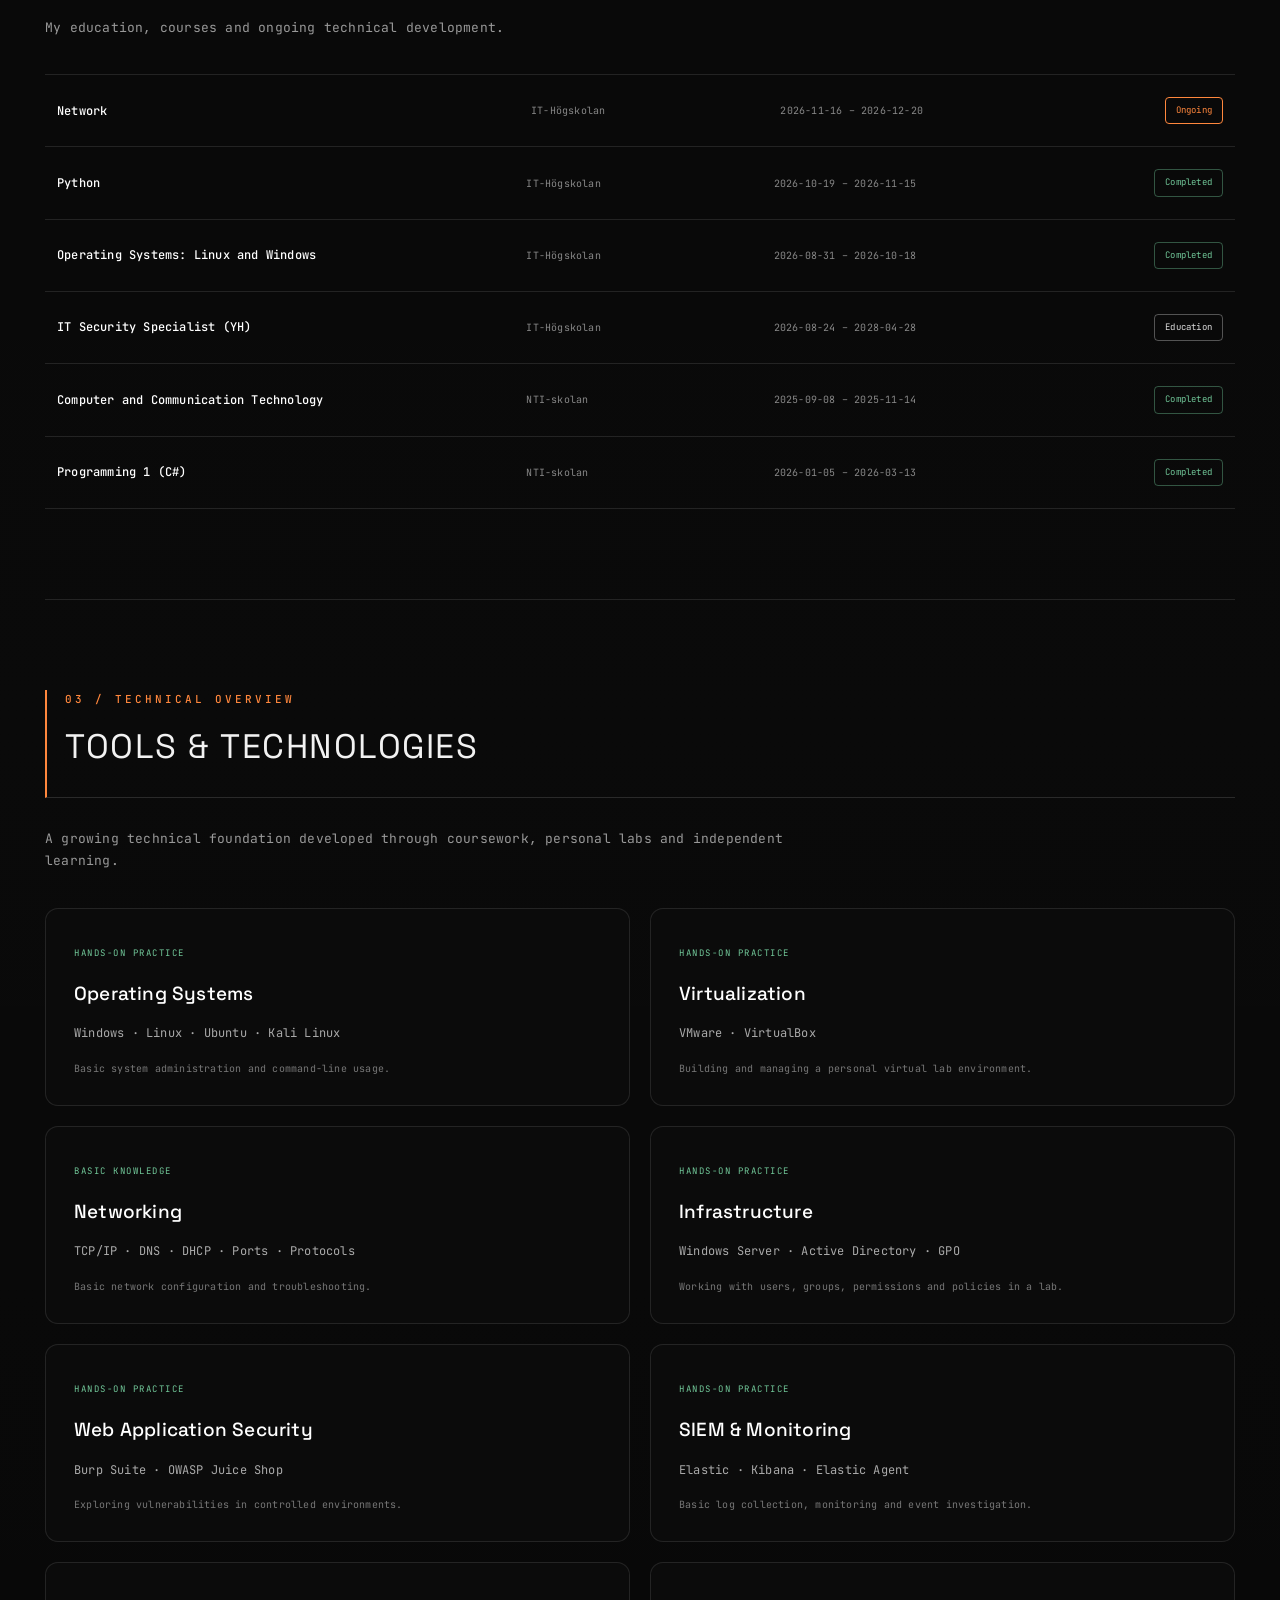
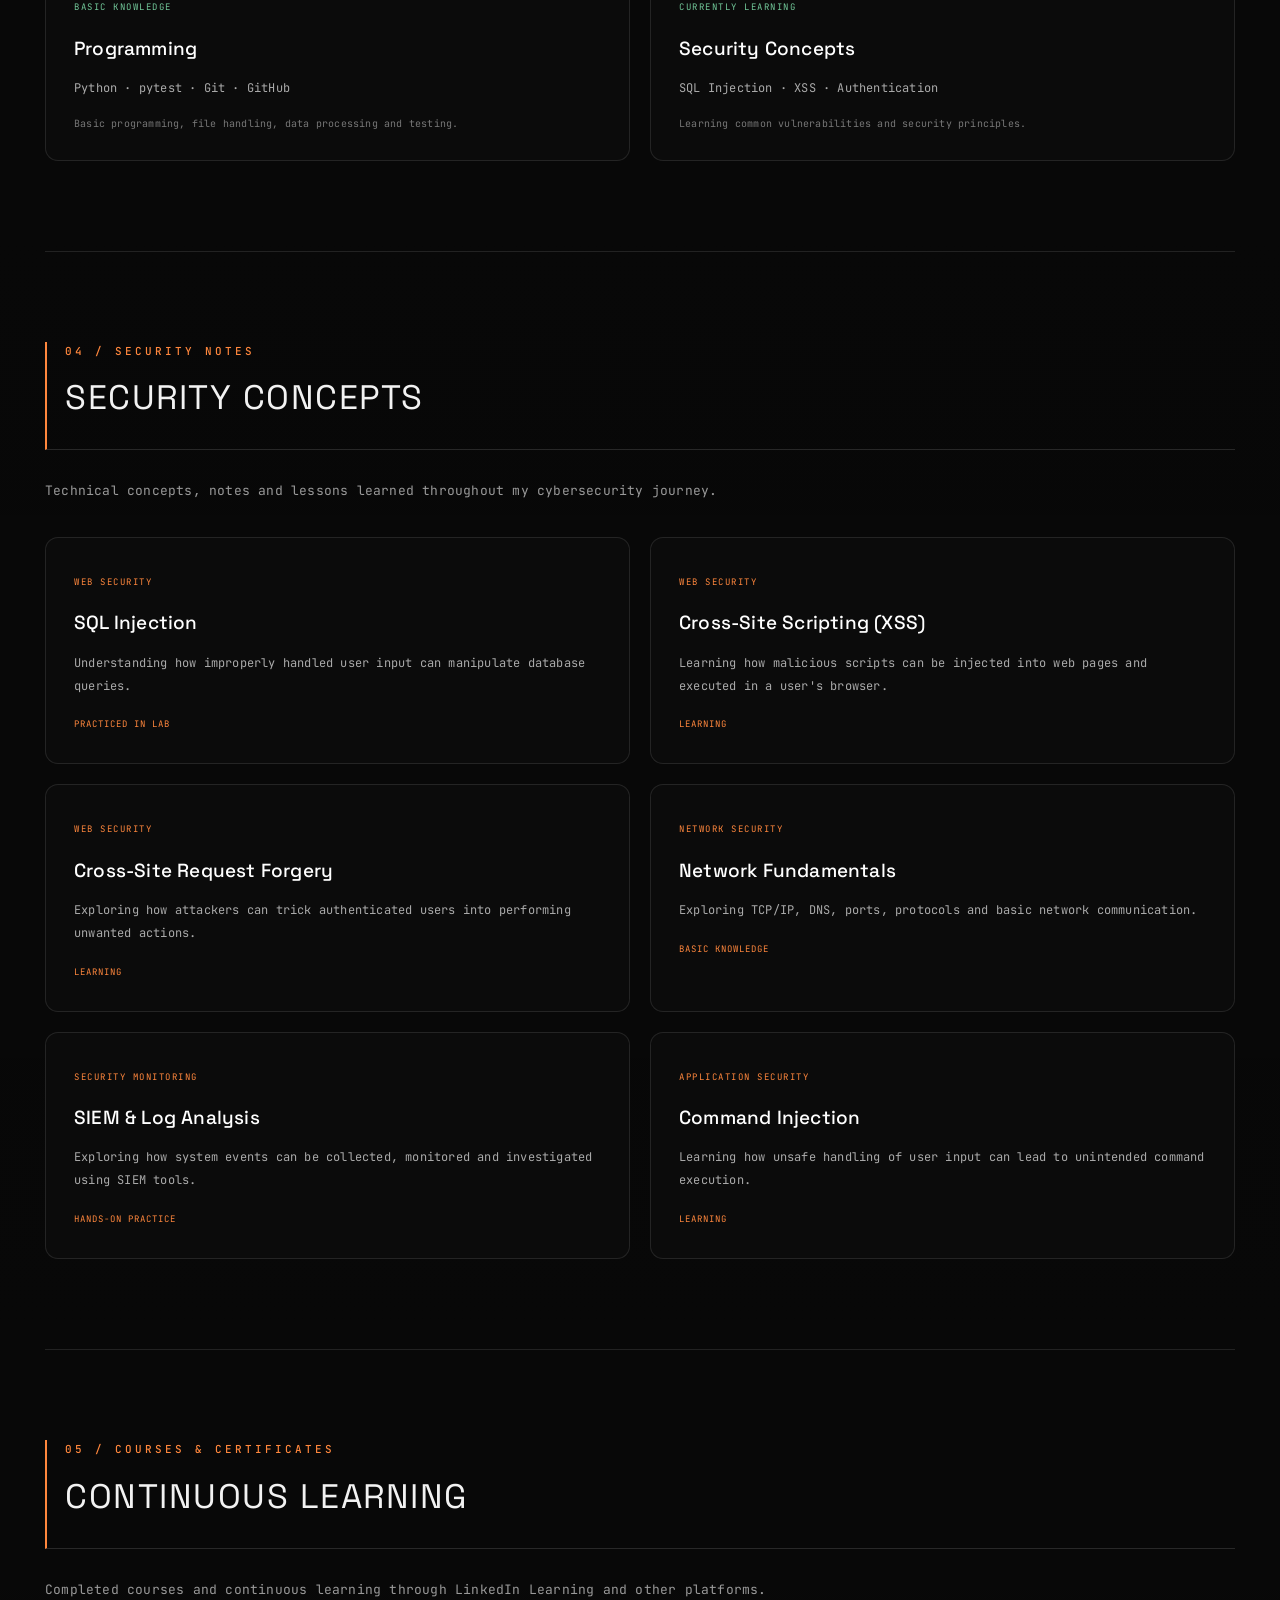
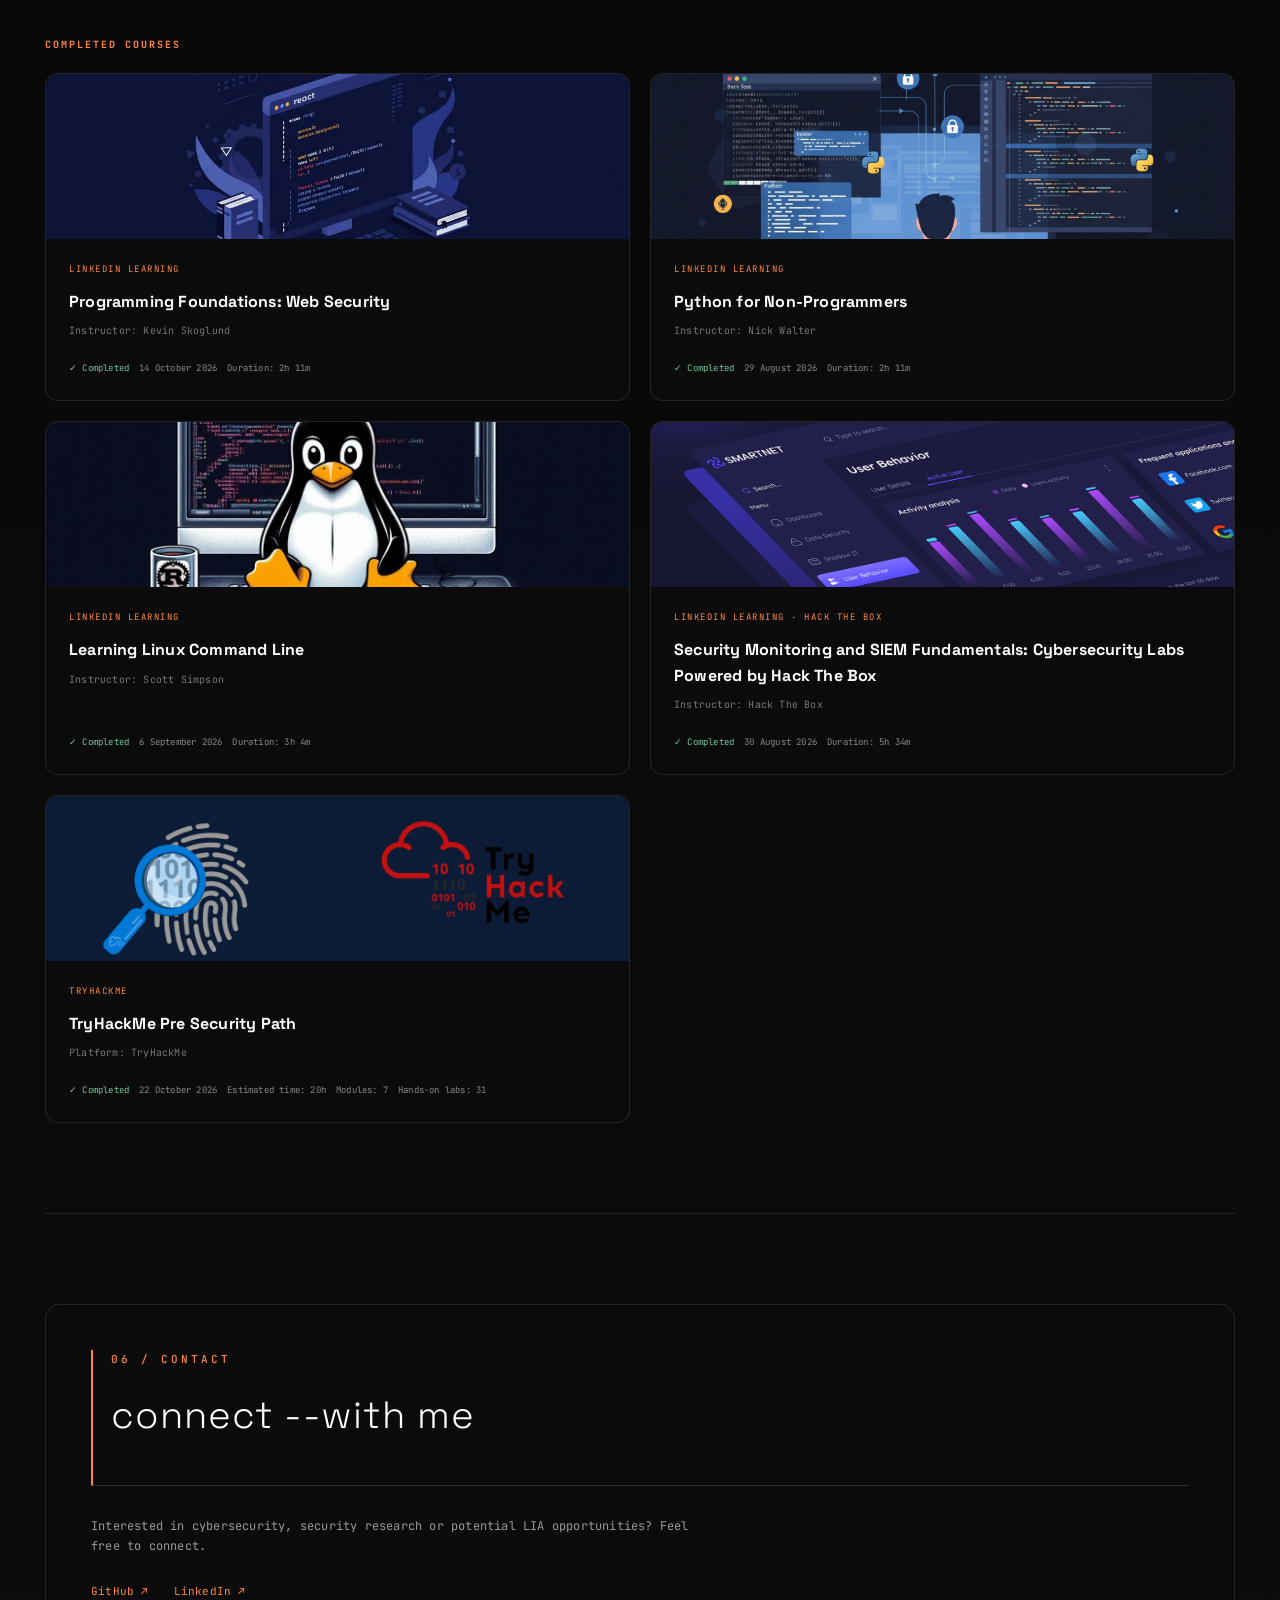
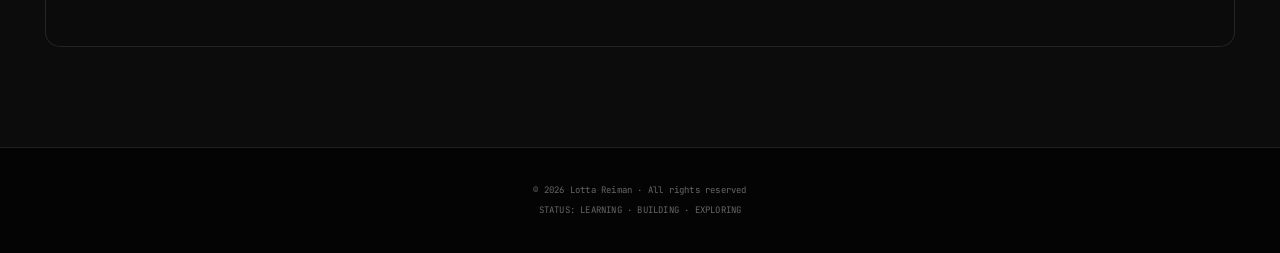
==== commit f0f03b9c: "Update portfolio design" ====
--- a/index.html
+++ b/index.html
@@ -1,3 +1,4 @@
+
 <!DOCTYPE html>
 <html lang="en">
 <head>
@@ -6,72 +7,128 @@
     <meta name="description" content="Lotta Reiman's cybersecurity portfolio, technical projects and security learning journey.">
     <title>Lotta Reiman | Cybersecurity Portfolio</title>
     <link rel="stylesheet" href="style.css">
+    <link rel="preconnect" href="https://fonts.googleapis.com">
+    <link rel="preconnect" href="https://fonts.gstatic.com" crossorigin>
+    <link href="https://fonts.googleapis.com/css2?family=JetBrains+Mono:wght@400;500;600;700&family=Space+Grotesk:wght@300;400;500;600;700&display=swap" rel="stylesheet">
 </head>
 
 <body>
 
 <header class="topbar">
-    <nav>
-        <a href="#home" class="logo">LR<span>.</span></a>
+    <nav class="nav-container">
+        <a href="index.html" class="logo">cat portfolio<span>.</span></a>
 
         <div class="nav-links">
-            <a href="#about">About</a>
+            <a href="#home">Home</a>
+            <a href="#about">Background</a>
+            <a href="#education">Education</a>
+            <a href="projects.html">Projects</a>
             <a href="#skills">Skills</a>
-            <a href="#projects">Projects</a>
-            <a href="#notes">Security Notes</a>
-            <a href="#certificates">Certificates</a>
-        </div>
+            <a href="#contact">Contact</a>
+        </div>
+
+        <a href="#contact" class="nav-contact">LET'S CONNECT</a>
     </nav>
 </header>
 
 <main>
 
-    <!-- INTRODUCTION -->
-
-    <section id="home" class="hero">
-        <div class="terminal-label">$ whoami</div>
-
-        <p class="eyebrow">IT SECURITY SPECIALIST STUDENT</p>
-
-        <h1 class="scramble-text">
-            <span class="first-name">lotta</span>
-            <span class="last-name">reiman</span>
-        </h1>
-
-        <p class="hero-description">
-            Currently studying IT Security at IT-Högskolan in Stockholm, while 
-            developing my technical skills through hands-on labs, personal projects 
-            and continuous learning. Exploring cybersecurity, from networking and 
-            system administration to security monitoring and web application security.
-
-            Thank you for taking the time to explore my portfolio. 
-        </p>
-
-        <div class="hero-links">
-            <a href="#projects" class="primary-button">Explore my work →</a>
-            <a href="https://github.com/akirexxx" target="_blank">GitHub ↗</a>
-        </div>
-
-        <div class="hero-status">
-            <span class="status-dot"></span>
-            Based in Stockholm, Sweden · Open to LIA opportunities
-        </div>
+    <!-- HERO -->
+
+    <section class="hero" id="home">
+
+        <div class="hero-left">
+            <span class="terminal-label">$ whoami</span>
+
+            <p class="eyebrow">IT SECURITY SPECIALIST STUDENT</p>
+
+            <h1 class="hero-title">
+                <span class="first-name">LOTTA</span>
+                <span class="last-name">REIMAN</span>
+            </h1>
+
+            <p class="hero-description">
+                Currently studying IT Security at IT-Högskolan in Stockholm,
+                while developing my technical skills through hands-on labs,
+                personal projects and continuous learning.
+            </p>
+
+            <div class="hero-tags">
+                <span>CYBERSECURITY</span>
+                <span>SECURITY MONITORING</span>
+                <span>WEB SECURITY</span>
+            </div>
+
+            <div class="hero-links">
+                <a href="projects.html" class="primary-button">
+                    EXPLORE PROJECTS ↗
+                </a>
+                <a href="https://github.com/akirexxx" target="_blank" rel="noopener noreferrer" class="text-link">
+                    GITHUB ↗
+                </a>
+            </div>
+
+            <div class="hero-status">
+                <span class="status-dot"></span>
+                Based in Stockholm, Sweden · Open to LIA opportunities
+            </div>
+        </div>
+
+        <!-- INTRODUCTION CARD -->
+
+        <aside class="profile-card">
+            <div class="profile-image">
+                <img src="images/grey.jpg" alt="Black and white portrait of Lotta Reiman">
+            </div>
+
+            <div class="profile-information">
+                <span class="card-label">PROFILE / 001</span>
+
+                <h2>Lotta Reiman</h2>
+
+                <p class="profile-location">BASED IN STOCKHOLM, SWEDEN</p>
+
+                <p class="profile-description">
+                    I combine a structured approach with curiosity and
+                    a growing technical foundation in cybersecurity.
+                    My focus is on understanding how systems work,
+                    identifying vulnerabilities and developing
+                    practical security skills.
+                </p>
+
+                <div class="profile-details">
+                    <div>
+                        <span>BACKGROUND</span>
+                        <strong>10 YEARS</strong>
+                        <small>Swedish justice system</small>
+                    </div>
+
+                    <div>
+                        <span>FOCUS</span>
+                        <strong>CYBERSECURITY</strong>
+                        <small>Security & infrastructure</small>
+                    </div>
+                </div>
+            </div>
+        </aside>
+
     </section>
 
 
     <!-- ABOUT -->
 
     <section id="about" class="section">
+
         <div class="section-heading">
-            <span>01 / ABOUT</span>
-            <h2>$ cat about_me.txt</h2>
-        </div>
-
-        <div class="terminal-panel about-panel">
+            <span>02 / ABOUT</span>
+            <h2>Background & approach</h2>
+        </div>
+
+        <div class="about-panel">
             <p>
                 During my cybersecurity studies, I have gained practical
-                experience with Python, Windows, Linux, VMware and basic network
-                configuration.
+                experience with Python, Windows, Linux, VMware and basic
+                network configuration.
             </p>
 
             <p>
@@ -97,17 +154,79 @@
     </section>
 
 
-    <!-- TECHNICAL SKILLS -->
+    <!-- EDUCATION -->
+
+    <section class="section" id="education">
+
+        <div class="section-heading">
+            <span>01 / EDUCATION & RESOURCES</span>
+            <h2>Learning journey</h2>
+        </div>
+
+        <p class="section-intro">
+            My education, courses and ongoing technical development.
+        </p>
+
+        <div class="education-list">
+
+            <div class="education-row">
+                <div class="education-name">Network</div>
+                <div class="education-provider">IT-Högskolan</div>
+                <div class="education-date">2026-11-16 – 2026-12-20</div>
+                <div class="education-status ongoing">Ongoing</div>
+            </div>
+
+            <div class="education-row">
+                <div class="education-name">Python</div>
+                <div class="education-provider">IT-Högskolan</div>
+                <div class="education-date">2026-10-19 – 2026-11-15</div>
+                <div class="education-status completed">Completed</div>
+            </div>
+
+            <div class="education-row">
+                <div class="education-name">Operating Systems: Linux and Windows</div>
+                <div class="education-provider">IT-Högskolan</div>
+                <div class="education-date">2026-08-31 – 2026-10-18</div>
+                <div class="education-status completed">Completed</div>
+            </div>
+
+            <div class="education-row">
+                <div class="education-name">IT Security Specialist (YH)</div>
+                <div class="education-provider">IT-Högskolan</div>
+                <div class="education-date">2026-08-24 – 2028-04-28</div>
+                <div class="education-status education">Education</div>
+            </div>
+
+            <div class="education-row">
+                <div class="education-name">Computer and Communication Technology</div>
+                <div class="education-provider">NTI-skolan</div>
+                <div class="education-date">2025-09-08 – 2025-11-14</div>
+                <div class="education-status completed">Completed</div>
+            </div>
+
+            <div class="education-row">
+                <div class="education-name">Programming 1 (C#)</div>
+                <div class="education-provider">NTI-skolan</div>
+                <div class="education-date">2026-01-05 – 2026-03-13</div>
+                <div class="education-status completed">Completed</div>
+            </div>
+
+        </div>
+    </section>
+
+
+    <!-- SKILLS -->
 
     <section id="skills" class="section">
+
         <div class="section-heading">
-            <span>02 / TECHNICAL OVERVIEW</span>
+            <span>03 / TECHNICAL OVERVIEW</span>
             <h2>Tools & Technologies</h2>
         </div>
 
         <p class="section-intro">
-            A growing technical foundation developed through
-            coursework, personal labs and independent learning.
+            A growing technical foundation developed through coursework,
+            personal labs and independent learning.
         </p>
 
         <div class="card-grid">
@@ -172,118 +291,18 @@
     </section>
 
 
-    <!-- PROJECTS -->
-
-    <section id="projects" class="section">
-        <div class="section-heading">
-            <span>03 / PROJECTS & LABS</span>
-            <h2>Practical experience</h2>
-        </div>
-
-        <p class="section-intro">
-            Personal projects, lab environments and practical exercises.
-        </p>
-
-        <div class="card-grid">
-
-            <article class="card project-card">
-                <span class="project-type">01 // INFRASTRUCTURE</span>
-                <h3>Virtual Lab Environment</h3>
-                <p>
-                    Built a virtual lab using VMware with Windows Server,
-                    a Windows client, Ubuntu Server and Kali Linux.
-                    Used the environment to explore networking,
-                    system administration and security tools.
-                </p>
-                <div class="tags">
-                    <span>VMware</span>
-                    <span>Windows</span>
-                    <span>Linux</span>
-                </div>
-            </article>
-
-            <article class="card project-card">
-                <span class="project-type">02 // SYSTEM ADMINISTRATION</span>
-                <h3>Active Directory Lab</h3>
-                <p>
-                    Practiced configuring Active Directory, user accounts,
-                    security groups, permissions, DNS and Group Policy
-                    in a simulated company environment.
-                </p>
-                <div class="tags">
-                    <span>Windows Server</span>
-                    <span>Active Directory</span>
-                    <span>GPO</span>
-                </div>
-            </article>
-
-            <article class="card project-card">
-                <span class="project-type">03 // SECURITY MONITORING</span>
-                <h3>SIEM Home Lab</h3>
-                <p>
-                    Set up an Elastic and Kibana environment to collect
-                    system events and explore security monitoring,
-                    log collection and event analysis.
-                </p>
-                <div class="tags">
-                    <span>Elastic</span>
-                    <span>Kibana</span>
-                    <span>Elastic Agent</span>
-                </div>
-            </article>
-
-            <article class="card project-card">
-                <span class="project-type">04 // WEB APPLICATION SECURITY</span>
-                <h3>OWASP Juice Shop</h3>
-                <p>
-                    Explored web application vulnerabilities in a
-                    controlled lab environment. Practiced SQL injection,
-                    inspected HTTP responses and investigated exposed
-                    password hashes.
-                </p>
-                <p>
-                    Also experimented with argument and option
-                    injection, privilege escalation and more in
-                    accordance with OWASP Juice Shop score board.
-                </p>
-                <div class="tags">
-                    <span>OWASP</span>
-                    <span>Burp Suite</span>
-                    <span>SQL Injection</span>
-                    <span>Argument injection</span>
-                </div>
-            </article>
-
-            <article class="card project-card">
-                <span class="project-type">05 // PROGRAMMING</span>
-                <h3>Python Projects</h3>
-                <p>
-                    Developed small Python applications involving
-                    file parsing, JSON, CSV, data processing,
-                    functions, classes and automated testing with pytest.
-                </p>
-                <div class="tags">
-                    <span>Python</span>
-                    <span>pytest</span>
-                    <span>Git</span>
-                </div>
-            </article>
-
-        </div>
-    </section>
-
-
     <!-- SECURITY NOTES -->
 
     <section id="notes" class="section">
+
         <div class="section-heading">
             <span>04 / SECURITY NOTES</span>
-            <h2>$ ls ./security-notes/</h2>
+            <h2>Security concepts</h2>
         </div>
 
         <p class="section-intro">
-            Technical concepts, notes and lessons learned
-            throughout my cybersecurity journey.
+            Technical concepts, notes and lessons learned throughout
+            my cybersecurity journey.
         </p>
 
         <div class="card-grid">
@@ -291,60 +310,42 @@
             <article class="card note-card">
                 <span class="note-category">WEB SECURITY</span>
                 <h3>SQL Injection</h3>
-                <p>
-                    Understanding how improperly handled user input
-                    can manipulate database queries.
-                </p>
+                <p>Understanding how improperly handled user input can manipulate database queries.</p>
                 <span class="note-status">PRACTICED IN LAB</span>
             </article>
 
             <article class="card note-card">
                 <span class="note-category">WEB SECURITY</span>
                 <h3>Cross-Site Scripting (XSS)</h3>
-                <p>
-                    Learning how malicious scripts can be injected
-                    into web pages and executed in a user's browser.
-                </p>
+                <p>Learning how malicious scripts can be injected into web pages and executed in a user's browser.</p>
                 <span class="note-status">LEARNING</span>
             </article>
 
             <article class="card note-card">
                 <span class="note-category">WEB SECURITY</span>
                 <h3>Cross-Site Request Forgery</h3>
-                <p>
-                    Exploring how attackers can trick authenticated
-                    users into performing unwanted actions.
-                </p>
+                <p>Exploring how attackers can trick authenticated users into performing unwanted actions.</p>
                 <span class="note-status">LEARNING</span>
             </article>
 
             <article class="card note-card">
                 <span class="note-category">NETWORK SECURITY</span>
                 <h3>Network Fundamentals</h3>
-                <p>
-                    Exploring TCP/IP, DNS, ports, protocols
-                    and basic network communication.
-                </p>
+                <p>Exploring TCP/IP, DNS, ports, protocols and basic network communication.</p>
                 <span class="note-status">BASIC KNOWLEDGE</span>
             </article>
 
             <article class="card note-card">
                 <span class="note-category">SECURITY MONITORING</span>
                 <h3>SIEM & Log Analysis</h3>
-                <p>
-                    Exploring how system events can be collected,
-                    monitored and investigated using SIEM tools.
-                </p>
+                <p>Exploring how system events can be collected, monitored and investigated using SIEM tools.</p>
                 <span class="note-status">HANDS-ON PRACTICE</span>
             </article>
 
             <article class="card note-card">
                 <span class="note-category">APPLICATION SECURITY</span>
                 <h3>Command Injection</h3>
-                <p>
-                    Learning how unsafe handling of user input
-                    can lead to unintended command execution.
-                </p>
+                <p>Learning how unsafe handling of user input can lead to unintended command execution.</p>
                 <span class="note-status">LEARNING</span>
             </article>
 
@@ -352,200 +353,108 @@
     </section>
 
 
-<!-- COURSES AND CERTIFICATES -->
-
-<section id="certificates" class="section">
-
-    <div class="section-heading">
-        <span>05 / COURSES & CERTIFICATES</span>
-        <h2>Continuous learning</h2>
-    </div>
-
-    <p class="section-intro">
-        Completed courses and continuous learning through
-        LinkedIn Learning and other platforms.
-    </p>
-
-    <h3 class="course-group-title">Completed courses</h3>
-
-    <div class="course-grid">
-
-        <!-- Web Security -->
-
-        <article class="course-card">
-            <img src="images/computer.jpg"
-                 alt="Programming Foundations: Web Security">
-
-            <div class="course-info">
-                <span class="course-platform">LINKEDIN LEARNING</span>
-                <h3>Programming Foundations: Web Security</h3>
-                <p>Instructor: Kevin Skoglund</p>
-
-                <div class="course-meta">
-                    <span class="completed">✓ Completed</span>
-                    <span>14 October 2026</span>
-                    <span>Duration: 2h 11m</span>
+    <!-- COURSES -->
+
+    <section id="certificates" class="section">
+
+        <div class="section-heading">
+            <span>05 / COURSES & CERTIFICATES</span>
+            <h2>Continuous learning</h2>
+        </div>
+
+        <p class="section-intro">
+            Completed courses and continuous learning through
+            LinkedIn Learning and other platforms.
+        </p>
+
+        <h3 class="course-group-title">COMPLETED COURSES</h3>
+
+        <div class="course-grid">
+
+            <article class="course-card">
+                <img src="images/computer.jpg" alt="Programming Foundations: Web Security">
+                <div class="course-info">
+                    <span class="course-platform">LINKEDIN LEARNING</span>
+                    <h3>Programming Foundations: Web Security</h3>
+                    <p>Instructor: Kevin Skoglund</p>
+                    <div class="course-meta">
+                        <span class="completed">✓ Completed</span>
+                        <span>14 October 2026</span>
+                        <span>Duration: 2h 11m</span>
+                    </div>
                 </div>
-            </div>
-        </article>
-
-
-        <!-- Python -->
-
-        <article class="course-card">
-            <img src="images/python.jpg"
-                 alt="Python for Non-Programmers">
-
-            <div class="course-info">
-                <span class="course-platform">LINKEDIN LEARNING</span>
-                <h3>Python for Non-Programmers</h3>
-                <p>Instructor: Nick Walter</p>
-
-                <div class="course-meta">
-                    <span class="completed">✓ Completed</span>
-                    <span>29 August 2026</span>
-                    <span>Duration: 2h 11m</span>
+            </article>
+
+            <article class="course-card">
+                <img src="images/python.jpg" alt="Python for Non-Programmers">
+                <div class="course-info">
+                    <span class="course-platform">LINKEDIN LEARNING</span>
+                    <h3>Python for Non-Programmers</h3>
+                    <p>Instructor: Nick Walter</p>
+                    <div class="course-meta">
+                        <span class="completed">✓ Completed</span>
+                        <span>29 August 2026</span>
+                        <span>Duration: 2h 11m</span>
+                    </div>
                 </div>
-            </div>
-        </article>
-
-
-        <!-- Linux -->
-
-        <article class="course-card">
-            <img src="images/OIP.webp"
-                 alt="Learning Linux Command Line">
-
-            <div class="course-info">
-                <span class="course-platform">LINKEDIN LEARNING</span>
-                <h3>Learning Linux Command Line</h3>
-                <p>Instructor: Scott Simpson</p>
-
-                <div class="course-meta">
-                    <span class="completed">✓ Completed</span>
-                    <span>6 September 2026</span>
-                    <span>Duration: 3h 4m</span>
+            </article>
+
+            <article class="course-card">
+                <img src="images/OIP.webp" alt="Learning Linux Command Line">
+                <div class="course-info">
+                    <span class="course-platform">LINKEDIN LEARNING</span>
+                    <h3>Learning Linux Command Line</h3>
+                    <p>Instructor: Scott Simpson</p>
+                    <div class="course-meta">
+                        <span class="completed">✓ Completed</span>
+                        <span>6 September 2026</span>
+                        <span>Duration: 3h 4m</span>
+                    </div>
                 </div>
-            </div>
-        </article>
-
-
-        <!-- SIEM -->
-
-        <article class="course-card">
-            <img src="images/security-monitoring-siem.jpg"
-                 alt="Security Monitoring and SIEM Fundamentals">
-
-            <div class="course-info">
-                <span class="course-platform">LINKEDIN LEARNING · HACK THE BOX</span>
-                <h3>Security Monitoring and SIEM Fundamentals: Cybersecurity Labs Powered by Hack The Box</h3>
-                <p>Instructor: Hack The Box</p>
-
-                <div class="course-meta">
-                    <span class="completed">✓ Completed</span>
-                    <span>30 August 2026</span>
-                    <span>Duration: 5h 34m</span>
+            </article>
+
+            <article class="course-card">
+                <img src="images/security-monitoring-siem.jpg" alt="Security Monitoring and SIEM Fundamentals">
+                <div class="course-info">
+                    <span class="course-platform">LINKEDIN LEARNING · HACK THE BOX</span>
+                    <h3>Security Monitoring and SIEM Fundamentals: Cybersecurity Labs Powered by Hack The Box</h3>
+                    <p>Instructor: Hack The Box</p>
+                    <div class="course-meta">
+                        <span class="completed">✓ Completed</span>
+                        <span>30 August 2026</span>
+                        <span>Duration: 5h 34m</span>
+                    </div>
                 </div>
-            </div>
-        </article>
-
-    </div>
-
-</section>
-
-        <!-- TryHackMe -->
-
-        <article class="course-card">
-            <img src="images/tryhackme.png"
-                 alt="Pre Security learning path">
-
-            <div class="course-info">
-                <span class="course-platform">TRYHACKME</span>
-                <h3>TryHackMe Pre Security path</h3>
-                <p>Instructor: TryHackMe</p>
-
-                <div class="course-meta">
-                    <span class="completed">✓ Completed</span>
-                    <span>22 October 2026</span>
-                    <span>Estimated time: 20h </span>
-                    <span>Modules: 7 </span>
-                    <span>Hands-on labs: 31 </span>
+            </article>
+
+            <article class="course-card">
+                <img src="images/tryhackme.png" alt="TryHackMe Pre Security learning path">
+                <div class="course-info">
+                    <span class="course-platform">TRYHACKME</span>
+                    <h3>TryHackMe Pre Security Path</h3>
+                    <p>Platform: TryHackMe</p>
+                    <div class="course-meta">
+                        <span class="completed">✓ Completed</span>
+                        <span>22 October 2026</span>
+                        <span>Estimated time: 20h</span>
+                        <span>Modules: 7</span>
+                        <span>Hands-on labs: 31</span>
+                    </div>
                 </div>
-            </div>
-        </article>
-
-<!-- EDUCATION & RESOURCES -->
-
-<section class="section education-section" id="education">
-
-    <div class="section-heading">
-        <span>03 / EDUCATION & RESOURCES</span>
-        <h2>Learning journey</h2>
-    </div>
-
-    <div class="education-list">
-
-        <!-- IT-Högskolan -->
-
-        <div class="education-row">
-            <div class="education-name">Network</div>
-            <div class="education-provider">IT-Högskolan</div>
-            <div class="education-date">2026-11-16 – 2026-12-20</div>
-            <div class="education-status ongoing">Ongoing</div>
-        </div>
-
-        <div class="education-row">
-            <div class="education-name">Python</div>
-            <div class="education-provider">IT-Högskolan</div>
-            <div class="education-date">2026-10-19 – 2026-11-15</div>
-            <div class="education-status completed">Completed</div>
-        </div>
-
-        <div class="education-row">
-            <div class="education-name">Operating Systems: Linux and Windows</div>
-            <div class="education-provider">IT-Högskolan</div>
-            <div class="education-date">2026-08-31 – 2026-10-18</div>
-            <div class="education-status completed">Completed</div>
-        </div>
-
-        <div class="education-row">
-            <div class="education-name">IT Security Specialist (YH)</div>
-            <div class="education-provider">IT-Högskolan</div>
-            <div class="education-date">2026-08-24 – 2028-04-28</div>
-            <div class="education-status education">Education</div>
-        </div>
-
-        <!-- NTI-skolan -->
-
-        <div class="education-row">
-            <div class="education-name">Computer and Communication Technology</div>
-            <div class="education-provider">NTI-skolan</div>
-            <div class="education-date">2025-09-08 – 2025-11-14</div>
-            <div class="education-status completed">Completed</div>
-        </div>
-
-        <div class="education-row">
-            <div class="education-name">Programming 1 (C#)</div>
-            <div class="education-provider">NTI-skolan</div>
-            <div class="education-date">2026-01-05 – 2026-03-13</div>
-            <div class="education-status completed">Completed</div>
-        </div>
-
-    </div>
-
-</section>
-
-
-
-<!-- CONTACT -->
-
-<section class="section contact-section" id="contact">
-    <div class="contact-card">
-
-        <div class="contact-content">
+            </article>
+
+        </div>
+    </section>
+
+
+    <!-- CONTACT -->
+
+    <section class="section contact-section" id="contact">
+
+        <div class="contact-card">
             <div class="section-heading">
-                <span>07 / CONTACT</span>
-                <h2>$ connect --with me</h2>
+                <span>06 / CONTACT</span>
+                <h2>connect --with me</h2>
             </div>
 
             <p>
@@ -564,22 +473,15 @@
             </div>
         </div>
 
-        <div class="contact-image">
-            <img src="images/profilepicture.png" alt="Portrait of Lotta">
-        </div>
-
-    </div>
-</section>
+    </section>
 
 </main>
-
 
 <footer>
     <p>© 2026 Lotta Reiman · All rights reserved</p>
     <p>STATUS: LEARNING · BUILDING · EXPLORING</p>
 </footer>
 
-
 <script>
 const characters = "ABCDEFGHIJKLMNOPQRSTUVWXYZ0123456789!@#$%&*";
 
@@ -589,72 +491,77 @@
 
     if (!firstName || !lastName) return;
 
-    const original = ["lotta", "reiman"];
-    const elements = [firstName, lastName];
-
-    let iteration = 0;
-    const revealed = Array(11).fill(false);
-
-    elements.forEach((element, wordIndex) => {
+    const words = [
+        { element: firstName, text: "LOTTA" },
+        { element: lastName, text: "REIMAN" }
+    ];
+
+    words.forEach(({ element, text }) => {
         element.innerHTML = "";
 
-        for (let i = 0; i < original[wordIndex].length; i++) {
+        [...text].forEach(() => {
             const span = document.createElement("span");
-
             span.textContent = characters[
                 Math.floor(Math.random() * characters.length)
             ];
-
+            span.classList.add("scramble-flash");
             element.appendChild(span);
-        }
+        });
     });
 
+    let iteration = 0;
+
     const interval = setInterval(() => {
-
-        original.forEach((word, wordIndex) => {
-            const spans = elements[wordIndex].querySelectorAll("span");
-
-            word.split("").forEach((letter, index) => {
-                const position = wordIndex === 0
-                    ? index
-                    : index + original[0].length;
-
-                if (position < iteration) {
-                    if (!revealed[position]) {
-                        revealed[position] = true;
-
-                        const span = spans[index];
-
-                        // Visa rätt bokstav direkt i vitt
-                        span.classList.remove("scramble-flash");
-                        span.textContent = letter;
-                    }
+        words.forEach(({ element, text }) => {
+            [...text].forEach((letter, index) => {
+                const span = element.children[index];
+
+                if (index < iteration) {
+                    span.textContent = letter;
+                    span.classList.remove("scramble-flash");
                 } else {
-                    const span = spans[index];
-
-                    // Slumpmässiga symboler lyser orange
-                    span.classList.add("scramble-flash");
-
                     span.textContent = characters[
                         Math.floor(Math.random() * characters.length)
                     ];
+                    span.classList.add("scramble-flash");
                 }
             });
         });
 
-        iteration += 0.25;
-
-        if (iteration >= 11) {
+        iteration += 0.35;
+
+        if (iteration >= 6) {
             clearInterval(interval);
         }
-
-    }, 50);
+    }, 65);
 }
 
 scrambleText();
-setInterval(scrambleText, 7000);
+setInterval(scrambleText, 8000);
 </script>
-    
+
+<script>
+const sections = document.querySelectorAll("main section[id]");
+const navLinks = document.querySelectorAll('.nav-links a[href^="#"]');
+
+const observer = new IntersectionObserver((entries) => {
+    entries.forEach((entry) => {
+        if (!entry.isIntersecting) return;
+
+        navLinks.forEach((link) => {
+            link.classList.toggle(
+                "active",
+                link.getAttribute("href") === `#${entry.target.id}`
+            );
+        });
+    });
+}, {
+    rootMargin: "-30% 0px -60% 0px"
+});
+
+sections.forEach(section => observer.observe(section));
+</script>
+
+
 </body>
 </html>
-
--- a/style.css
+++ b/style.css
@@ -1,22 +1,25 @@
 
-@import url('https://fonts.googleapis.com/css2?family=JetBrains+Mono:wght@400;500;600;700&family=Space+Grotesk:wght@400;500;600;700&display=swap');
-
-/* =================================
+@import url('https://fonts.googleapis.com/css2?family=JetBrains+Mono:wght@400;500;600;700&family=Space+Grotesk:wght@300;400;500;600;700&display=swap');
+
+/* =====================================
    GLOBAL
-================================= */
+===================================== */
 
 :root {
-    --background: #08070c;
-    --panel: #08080b;
-    --panel-hover: #100d17;
-    --border: #292332;
-    --text: #f0edf5;
-    --muted: #a29bad;
-    --subtle: #777181;
-    --purple: #a16aff;
+    --background: #080808;
+    --panel: rgba(12, 12, 12, 0.94);
+    --border: rgba(255, 255, 255, 0.10);
+
+    --text: #eeeeee;
+    --muted: #999999;
+    --subtle: #686868;
+
     --orange: #ff873d;
-    --pink: #e84d91;
-    --green: #65dba0;
+    --red: #d83232;
+    --green: #72c99a;
+
+    --font-code: "JetBrains Mono", monospace;
+    --font-heading: "Space Grotesk", sans-serif;
 }
 
 * {
@@ -27,112 +30,158 @@
 }
 
 body {
-    background: var(--background);
+    position: relative;
+    min-height: 100vh;
+    overflow-x: hidden;
+
+    background: #080808;
     color: var(--text);
-    font-family: "JetBrains Mono", monospace;
-    letter-spacing: 0.4px;
+
+    font-family: var(--font-code);
+    letter-spacing: 0.2px;
     line-height: 1.7;
-    overflow-x: hidden;
-    position: relative;
-}
-
-/* Background image and dark overlay */
-
-body::before {
+}
+
+/* Layered background – main page */
+
+body:not(.projects-page)::before {
     content: "";
     position: fixed;
     inset: 0;
     z-index: -2;
+    pointer-events: none;
+
     background:
+        radial-gradient(
+            ellipse at 75% 28%,
+            rgba(55, 55, 55, 0.22),
+            transparent 42%
+        ),
+        radial-gradient(
+            ellipse at 15% 65%,
+            rgba(35, 35, 35, 0.20),
+            transparent 40%
+        ),
         linear-gradient(
-            rgba(8, 7, 12, 0.30),
-            rgba(8, 7, 12, 0.65)
-        ),
-        url("images/black.jpg") center center / cover no-repeat;
-    filter: brightness(0.90) saturate(1.05);
-}
-
-body::after {
+            180deg,
+            #030303 0%,
+            #080808 24%,
+            #111111 48%,
+            #0a0a0a 72%,
+            #151515 100%
+        );
+}
+
+body:not(.projects-page)::after {
     content: "";
-    position: fixed;
+    position: absolute;
     inset: 0;
     z-index: -1;
     pointer-events: none;
+
     background:
-        radial-gradient(
-            circle at 10% 15%,
-            rgba(116, 42, 255, 0.09),
-            transparent 35%
-        ),
-        radial-gradient(
-            circle at 90% 75%,
-            rgba(255, 92, 38, 0.13),
-            transparent 35%
+        linear-gradient(
+            180deg,
+            transparent 0%,
+            rgba(255, 255, 255, 0.012) 35%,
+            transparent 60%,
+            rgba(255, 255, 255, 0.018) 100%
         );
 }
 
-/* =================================
+a {
+    color: inherit;
+}
+
+/* =====================================
    NAVIGATION
-================================= */
+===================================== */
 
 .topbar {
     position: sticky;
     top: 0;
     z-index: 100;
-    background: rgba(5, 5, 8, 0.88);
+
+    background: rgba(5, 5, 5, 0.91);
     backdrop-filter: blur(18px);
-    border-bottom: 1px solid rgba(161, 106, 255, 0.18);
-}
-
-nav {
+
+    border-bottom: 1px solid var(--border);
+}
+
+.nav-container {
     max-width: 1250px;
     margin: auto;
-    padding: 20px 30px;
-    display: flex;
+    padding: 19px 30px;
+
+    display: flex;
+    align-items: center;
     justify-content: space-between;
+    gap: 25px;
+}
+
+.logo {
+    color: #e5e5e5;
+    font-family: Consolas, monospace;
+    font-size: 17px;
+    font-weight: 400;
+    letter-spacing: 1px;
+    text-decoration: none;
+    white-space: nowrap;
+    transition: color 0.3s ease;
+}
+
+.logo span {
+    color: var(--orange);
+}
+
+.logo:hover {
+    color: var(--orange);
+}
+
+.nav-links {
+    display: flex;
     align-items: center;
-}
-
-.logo {
+    gap: 28px;
+}
+
+.nav-links a {
+    color: #999;
+    font-family: var(--font-heading);
+    font-size: 12px;
+    letter-spacing: 2px;
+    text-decoration: none;
+    text-transform: uppercase;
+    transition: color 0.25s ease;
+}
+
+.nav-links a:hover,
+.nav-links a.active {
+    color: var(--orange);
+}
+
+.nav-contact {
+    padding: 10px 15px;
+
     color: white;
-    font-family: "Consolas", sans-serif;
-    font-size: 20px;
-    font-weight: 700;
+    font-family: var(--font-heading);
+    font-size: 10px;
+    letter-spacing: 2px;
     text-decoration: none;
-}
-
-.logo span,
-.hero h1 span {
-    color: white;
-}
-
-.hero h1 .scramble-flash {
-    color: var(--orange);
-    text-shadow:
-        0 0 5px rgba(255, 135, 61, 0.9),
-        0 0 15px rgba(255, 135, 61, 0.7);
-}
-
-.nav-links {
-    display: flex;
-    flex-wrap: wrap;
-    gap: 22px;
-}
-
-.nav-links a {
-    color: var(--muted);
-    text-decoration: none;
-    font-size: 11px;
-    transition: 0.2s;
-}
-
-.nav-links a:hover {
-    color: var(--orange);
-}
-
-/* =================================
+
+    border: 1px solid rgba(255, 255, 255, 0.2);
+    border-radius: 7px;
+
+    transition: 0.3s;
+}
+
+.nav-contact:hover {
+    border-color: var(--orange);
+    box-shadow: 0 0 15px rgba(255, 135, 61, 0.2);
+}
+
+/* =====================================
    MAIN LAYOUT
-================================= */
+===================================== */
 
 main {
     max-width: 1250px;
@@ -141,163 +190,342 @@
 }
 
 .section {
-    padding: 85px 0;
-    border-top: 1px solid rgba(255,255,255,0.09);
-    scroll-margin-top: 85px;
-}
-
-/* =================================
+    padding: 90px 0;
+    border-top: 1px solid var(--border);
+    scroll-margin-top: 90px;
+}
+
+.section-heading {
+    position: relative;
+    margin-bottom: 30px;
+    padding: 0 0 22px 18px;
+
+    border-left: 2px solid var(--orange);
+    border-bottom: 1px solid rgba(255, 255, 255, 0.13);
+}
+
+.section-heading > span,
+.section-label {
+    display: block;
+    margin-bottom: 9px;
+
+    color: var(--orange);
+    font-size: 11px;
+    font-weight: 500;
+    letter-spacing: 3px;
+}
+
+.section-heading h2 {
+    margin: 0;
+
+    color: #f2f2f2;
+    font-family: var(--font-heading);
+    font-size: clamp(25px, 3vw, 34px);
+    font-weight: 400;
+    letter-spacing: 1.5px;
+    text-transform: uppercase;
+}
+
+.section-intro {
+    max-width: 750px;
+    margin-top: 20px;
+    margin-bottom: 35px;
+
+    color: var(--muted);
+    font-size: 13px;
+}
+
+/* =====================================
    HERO
-================================= */
+===================================== */
 
 .hero {
-    min-height: 620px;
-    display: flex;
-    flex-direction: column;
-    justify-content: center;
-    align-items: flex-start;
-    padding: 90px 0;
+    min-height: 650px;
+    padding: 100px 0;
+
+    display: grid;
+    grid-template-columns: 0.9fr 1.1fr;
+    align-items: center;
+    gap: 45px;
+}
+
+.hero-left {
+    min-width: 0;
 }
 
 .terminal-label {
-    color: var(--orange);
+    display: inline-block;
+    margin-bottom: 25px;
+
+    color: var(--orange);
+    font-size: 12px;
+    letter-spacing: 1.5px;
+}
+
+.eyebrow {
+    margin-bottom: 20px;
+
+    color: #a0a0a0;
+    font-size: 11px;
+    letter-spacing: 4px;
+}
+
+/* Name – one line */
+
+.hero-title {
+    display: flex;
+    flex-direction: row;
+    flex-wrap: nowrap;
+    align-items: center;
+    gap: 0.18em;
+
+    margin-bottom: 28px;
+
+    color: white;
+    font-family: var(--font-heading);
+    font-size: clamp(28px, 4vw, 50px);
+    font-weight: 300;
+    letter-spacing: 3px;
+    line-height: 1.1;
+    white-space: nowrap;
+}
+
+.hero-title > span {
+    display: inline-block;
+    white-space: nowrap;
+}
+
+.hero-title > span > span {
+    display: inline;
+}
+
+.scramble-flash {
+    color: var(--orange);
+    text-shadow:
+        0 0 6px rgba(255, 135, 61, 0.9),
+        0 0 18px rgba(255, 135, 61, 0.55);
+}
+
+.hero-description {
+    max-width: 550px;
+    margin-bottom: 28px;
+
+    color: #a0a0a0;
     font-size: 13px;
-    margin-bottom: 25px;
-}
-
-.eyebrow {
-    color: var(--purple);
-    font-size: 20px;
-    letter-spacing: 3px;
-}
-
-.hero h1 {
-    font-family: "Consolas", sans-serif;
-    font-size: clamp(48px, 8vw, 85px);
-    color: white;
-    margin: 15px 0;
-    line-height: 1.1;
-}
-
-
-.hero h1 .revealed {
-    color: var(--orange);
-    text-shadow: 0 0 12px rgba(255, 135, 61, 0.8);
-    animation: revealToWhite 0.7s ease forwards;
-}
-
-@keyframes revealToWhite {
-    from {
-        color: var(--orange);
-        text-shadow: 0 0 12px rgba(255, 135, 61, 0.8);
-    }
-
-    to {
-        color: white;
-        text-shadow: none;
-    }
-}
-
-
-.hero-description {
-    font-size: 16px;
-    line-height: 1.8;
-    letter-spacing: 0.4px;
-    margin-bottom: 25px;
+    line-height: 2;
+}
+
+.hero-tags {
+    display: flex;
+    flex-wrap: wrap;
+    gap: 10px;
+    margin-bottom: 30px;
+}
+
+.hero-tags span {
+    padding: 7px 13px;
+
+    color: #c2c2c2;
+    font-size: 10px;
+    letter-spacing: 1px;
+
+    border: 1px solid var(--border);
+    border-radius: 30px;
 }
 
 .hero-links {
     display: flex;
+    align-items: center;
     flex-wrap: wrap;
-    align-items: center;
     gap: 25px;
-    margin-top: 10px;
-}
-
-.hero-links a {
-    color: var(--orange);
+}
+
+.primary-button {
+    display: inline-block;
+    padding: 13px 20px;
+
+    background: #eeeeee;
+    color: #111111;
+
+    border-radius: 7px;
+    font-family: var(--font-heading);
+    font-size: 11px;
+    font-weight: 600;
+    letter-spacing: 2px;
     text-decoration: none;
-    font-size: 13px;
-    border-bottom: none;
-}
-
-.hero-links .primary-button {
-    border: 1px solid var(--purple);
-    border-radius: 8px;
-    padding: 12px 20px;
-    color: white;
-    background: rgba(113, 65, 190, 0.12);
+
+    transition: 0.3s;
+}
+
+.primary-button:hover {
+    background: var(--orange);
+    box-shadow: 0 0 25px rgba(255, 135, 61, 0.3);
+}
+
+.text-link {
+    color: #aaa;
+    font-size: 11px;
+    letter-spacing: 2px;
     text-decoration: none;
-    transition: 0.25s;
-}
-
-.hero-links .primary-button:hover {
-    background: var(--purple);
-    box-shadow: 0 0 25px rgba(161, 106, 255, 0.35);
+    transition: 0.3s;
+}
+
+.text-link:hover {
+    color: var(--orange);
 }
 
 .hero-status {
-    margin-top: 45px;
-    color: var(--muted);
-    font-size: 14px;
+    margin-top: 40px;
+    color: #858585;
+    font-size: 11px;
 }
 
 .status-dot {
     display: inline-block;
-    width: 10px;
-    height: 10px;
+    width: 8px;
+    height: 8px;
+    margin-right: 9px;
+
     background: var(--orange);
     border-radius: 50%;
-    margin-right: 8px;
-    box-shadow: 0 0 12px var(--orange);
-}
-
-/* =================================
-   SECTION HEADINGS
-================================= */
-
-.section-heading {
-    margin-bottom: 25px;
-}
-
-.section-heading > span {
-    color: var(--orange);
-    font-size: 18px;
+    box-shadow: 0 0 10px var(--orange);
+}
+
+/* =====================================
+   PROFILE CARD
+===================================== */
+
+.profile-card {
+    display: flex;
+    align-items: center;
+    gap: 30px;
+
+    width: 100%;
+    min-height: 260px;
+    padding: 30px;
+
+    background: rgba(10, 10, 10, 0.94);
+    border: 1px solid var(--border);
+    border-radius: 17px;
+
+    transition: 0.35s ease;
+}
+
+.profile-card:hover {
+    border-color: rgba(255, 135, 61, 0.7);
+
+    box-shadow:
+        0 0 10px rgba(255, 135, 61, 0.12),
+        0 0 30px rgba(255, 135, 61, 0.17),
+        0 0 55px rgba(255, 135, 61, 0.08);
+}
+
+.profile-image {
+    flex: 0 0 145px;
+    width: 145px;
+    height: 145px;
+
+    overflow: hidden;
+
+    border: 1px solid rgba(255, 255, 255, 0.2);
+    border-radius: 50%;
+}
+
+.profile-image img {
+    display: block;
+    width: 100%;
+    height: 100%;
+    object-fit: cover;
+    object-position: center 25%;
+    filter: grayscale(100%) brightness(1.15) contrast(1.08);
+}
+
+.profile-information {
+    flex: 1;
+    min-width: 0;
+}
+
+.card-label {
+    color: var(--orange);
+    font-size: 9px;
     letter-spacing: 2px;
 }
 
-.section-heading h2 {
-    font-family: "Consolas", sans-serif;
-    font-size: 30px;
+.profile-information h2 {
+    margin-top: 10px;
+
+    font-family: var(--font-heading);
+    font-size: 16px;
+    font-weight: 400;
+    letter-spacing: 2px;
+}
+
+.profile-location {
+    margin-bottom: 17px;
+
+    color: #888;
+    font-size: 9px;
+    letter-spacing: 1.5px;
+}
+
+.profile-description {
+    max-width: 430px;
+
+    color: #aaa;
+    font-size: 11px;
+    line-height: 1.9;
+}
+
+.profile-details {
+    display: grid;
+    grid-template-columns: 1fr 1fr;
+    gap: 15px;
+    margin-top: 25px;
+}
+
+.profile-details div {
+    display: flex;
+    flex-direction: column;
+}
+
+.profile-details span {
+    color: #777;
+    font-size: 8px;
+    letter-spacing: 1.5px;
+}
+
+.profile-details strong {
+    margin-top: 5px;
+
     color: white;
-    margin-top: 10px;
-}
-
-.section-intro {
-    color: var(--muted);
-    font-size: 15px;
-    line-height: 1.8;
-    max-width: 750px;
-    margin-bottom: 30px;
-}
-
-/* =================================
+    font-size: 11px;
+    font-weight: 500;
+}
+
+.profile-details small {
+    margin-top: 3px;
+    color: #888;
+    font-size: 9px;
+}
+
+/* =====================================
    ABOUT
-================================= */
-
-.terminal-panel {
-    background: rgba(5, 5, 8, 0.94);
+===================================== */
+
+.about-panel {
+    padding: 35px;
+
+    background: var(--panel);
     border: 1px solid var(--border);
-    border-radius: 16px;
-    padding: 35px;
-    box-shadow: 0 15px 45px rgba(0,0,0,0.3);
+    border-radius: 13px;
 }
 
 .about-panel p {
-    color: #bbb4c6;
-    font-size: 14px;
-    line-height: 2.1;
     margin-bottom: 20px;
+
+    color: #aaa;
+    font-size: 13px;
+    line-height: 2;
 }
 
 .about-panel p:last-child {
@@ -309,9 +537,9 @@
     color: var(--orange);
 }
 
-/* =================================
-   DASHBOARD CARDS
-================================= */
+/* =====================================
+   GENERAL CARDS
+===================================== */
 
 .card-grid {
     display: grid;
@@ -320,57 +548,54 @@
 }
 
 .card {
-    background: rgba(5, 5, 8, 0.96);
-    border: 1px solid rgba(180, 160, 210, 0.17);
-    border-radius: 17px;
+    min-width: 0;
     padding: 28px;
-    min-width: 0;
-    transition: transform 0.3s ease,
-                border-color 0.3s ease,
-                box-shadow 0.3s ease;
-    box-shadow: 0 12px 35px rgba(0,0,0,0.25);
+
+    background: var(--panel);
+    border: 1px solid var(--border);
+    border-radius: 13px;
+
+    transition:
+        transform 0.3s ease,
+        border-color 0.3s ease,
+        box-shadow 0.3s ease;
 }
 
 .card:hover {
     transform: translateY(-5px);
-    border-color: rgba(161, 106, 255, 0.65);
-    box-shadow:
-        0 12px 35px rgba(0,0,0,0.4),
-        0 0 25px rgba(130, 75, 230, 0.12);
+    border-color: rgba(255, 135, 61, 0.55);
+    box-shadow: 0 0 22px rgba(255, 135, 61, 0.10);
 }
 
 .card h3 {
+    margin: 14px 0 12px;
+
     color: white;
-    font-family: "Consolas", sans-serif;
-    font-size: 18px;
-    margin: 15px 0 12px;
+    font-family: var(--font-heading);
+    font-size: 19px;
+    font-weight: 500;
 }
 
 .card p {
-    color: var(--muted);
-    font-size: 15px;
-    line-height: 2;
+    color: #aaa;
+    font-size: 12px;
+    line-height: 1.9;
 }
 
 .card small {
     display: block;
-    color: var(--subtle);
-    font-size: 14px;
     margin-top: 15px;
-}
-
-/* =================================
-   STATUS LABELS
-================================= */
+
+    color: #777;
+    font-size: 10px;
+}
 
 .status,
 .project-type,
-.certificate-label,
 .note-category {
     display: inline-block;
-    font-size: 14px;
-    letter-spacing: 1px;
-    font-family: "JetBrains Mono", monospace;
+    font-size: 9px;
+    letter-spacing: 1.5px;
 }
 
 .status {
@@ -382,293 +607,9 @@
     color: var(--orange);
 }
 
-.certificate-label {
-    color: var(--purple);
-}
-
-/* =================================
-   PROJECT TAGS
-================================= */
-
-.tags {
-    display: flex;
-    flex-wrap: wrap;
-    gap: 8px;
-    margin-top: 20px;
-}
-
-.tags span {
-    background: #17101f;
-    border: 1px solid rgba(161, 106, 255, 0.3);
-    border-radius: 6px;
-    color: #c7a9ff;
-    padding: 8px 12px;
-    font-size: 12px;
-    letter-spacing: 0.5px;
-}
-
-/* =================================
-   SECURITY NOTES
-================================= */
-
-.note-status {
-    display: inline-block;
-    margin-top: 20px;
-    color: var(--orange);
-    font-size: 10px;
-    letter-spacing: 1px;
-}
-
-/* =================================
-   COURSES & CERTIFICATES
-================================= */
-
-.course-group-title {
-    color: var(--purple);
-    font-size: 13px;
-    margin: 35px 0 18px;
-}
-
-.course-grid {
-    display: grid;
-    grid-template-columns: repeat(2, minmax(0, 1fr));
-    gap: 20px;
-}
-
-.course-card {
-    display: flex;
-    flex-direction: column;
-    overflow: hidden;
-    background: rgba(5, 5, 8, 0.96);
-    border: 1px solid rgba(180, 160, 210, 0.17);
-    border-radius: 17px;
-    transition: 0.3s ease;
-}
-
-.course-card:hover {
-    transform: translateY(-5px);
-    border-color: var(--purple);
-    box-shadow: 0 0 25px rgba(130, 75, 230, 0.15);
-}
-
-.course-card img {
-    width: 100%;
-    height: 165px;
-    object-fit: cover;
-    display: block;
-    background: #17101f;
-}
-
-.course-info {
-    padding: 23px;
-    display: flex;
-    flex-direction: column;
-    flex-grow: 1;
-}
-
-.course-info h3 {
-    color: white;
-    font-family: "Space Grotesk", sans-serif;
-    font-size: 16px;
-    line-height: 1.6;
-    margin: 12px 0 8px;
-}
-
-.course-info > p {
-    color: var(--subtle);
-    font-size: 12px;
-}
-
-.course-meta {
-    display: flex;
-    flex-wrap: wrap;
-    gap: 12px;
-    margin-top: auto;
-    padding-top: 22px;
-    color: var(--muted);
-    font-size: 12px;
-}
-
-.completed {
-    color: var(--green);
-}
-
-.in-progress {
-    color: var(--orange);
-}
-
-/* =================================
+/* =====================================
    EDUCATION
-================================= */
-
-.education-card {
-    max-width: 600px;
-}
-
-.education-card h3 {
-    margin-top: 15px;
-}
-
-/* =================================
-   CONTACT
-================================= */
-
-.contact-section > p {
-    color: var(--muted);
-    font-size: 12px;
-    max-width: 650px;
-}
-
-.contact-links {
-    display: flex;
-    gap: 25px;
-    margin-top: 25px;
-}
-
-.contact-links a {
-    color: var(--orange);
-    text-decoration: none;
-    font-size: 12px;
-}
-
-.contact-links a:hover {
-    color: var(--purple);
-}
-
-/* =================================
-   FOOTER
-================================= */
-
-footer {
-    background: rgba(5, 5, 8, 0.9);
-    border-top: 1px solid var(--border);
-    padding: 30px;
-    text-align: center;
-    color: var(--subtle);
-    font-size: 10px;
-}
-
-footer p {
-    margin: 5px;
-}
-
-/* =================================
-   RESPONSIVE DESIGN
-================================= */
-
-@media (max-width: 750px) {
-
-    nav {
-        flex-direction: column;
-        gap: 15px;
-    }
-
-    .nav-links {
-        justify-content: center;
-        gap: 13px;
-    }
-
-   .nav-links a {
-    font-size: 15px;
-    letter-spacing: 0.8px;
-   }
-
-    .card-grid,
-    .course-grid {
-        grid-template-columns: 1fr;
-    }
-
-    .hero {
-        min-height: 480px;
-    }
-
-    .section {
-        padding: 60px 0;
-    }
-
-    .section-heading h2 {
-        font-size: 25px;
-    }
-
-    .terminal-panel {
-        padding: 23px;
-    }
-}
-
-@media (max-width: 400px) {
-
-    main {
-        padding: 0 18px;
-    }
-
-    nav {
-        padding: 18px;
-    }
-
-    .hero h1 {
-        font-size: 42px;
-    }
-
-    .card {
-        padding: 21px;
-    }
-}
-
-.contact-card {
-    display: flex;
-    align-items: center;
-    justify-content: space-between;
-    gap: 50px;
-    background: rgba(5, 5, 8, 0.92);
-    border: 1px solid rgba(161, 106, 255, 0.2);
-    border-radius: 18px;
-    padding: 45px;
-    box-shadow: 0 15px 45px rgba(0, 0, 0, 0.35);
-}
-
-.contact-content {
-    flex: 1;
-}
-
-.contact-image {
-    width: 230px;
-    height: 230px;
-    flex-shrink: 0;
-    border-radius: 50%;
-    overflow: hidden;
-    border: 2px solid rgba(161, 106, 255, 0.45);
-    box-shadow: 0 0 30px rgba(161, 106, 255, 0.15);
-}
-
-.contact-image img {
-    width: 100%;
-    height: 100%;
-    object-fit: cover;
-    object-position: center 35%;
-    display: block;
-}
-
-@media (max-width: 750px) {
-    .contact-card {
-        flex-direction: column-reverse;
-        text-align: center;
-        padding: 30px 20px;
-    }
-
-    .contact-image {
-        width: 180px;
-        height: 180px;
-    }
-
-    .contact-links {
-        justify-content: center;
-    }
-}
-
-
-/* =================================
-   EDUCATION TIMELINE
-================================= */
+===================================== */
 
 .education-list {
     border-top: 1px solid var(--border);
@@ -679,258 +620,667 @@
     grid-template-columns: 2fr 1fr 1.6fr auto;
     align-items: center;
     gap: 25px;
-    padding: 22px 0;
+
+    padding: 22px 12px;
+
     border-bottom: 1px solid var(--border);
-    transition: background 0.3s ease,
-                padding 0.3s ease,
-                border-color 0.3s ease;
-
-    animation: fadeInUp 0.7s ease both;
-}
-
-.education-row:nth-child(2) {
-    animation-delay: 0.1s;
-}
-
-.education-row:nth-child(3) {
-    animation-delay: 0.2s;
-}
-
-.education-row:nth-child(4) {
-    animation-delay: 0.3s;
+    transition: 0.3s;
 }
 
 .education-row:hover {
-    background: rgba(161, 106, 255, 0.06);
-    padding-left: 12px;
-    border-color: var(--purple);
+    padding-left: 20px;
+    background: rgba(255, 135, 61, 0.045);
+    border-color: rgba(255, 135, 61, 0.4);
 }
 
 .education-name {
     color: white;
-    font-size: 15px;
-    font-weight: 600;
+    font-size: 12px;
+    font-weight: 500;
 }
 
 .education-provider,
 .education-date {
-    color: var(--muted);
-    font-size: 13px;
+    color: #888;
+    font-size: 10px;
 }
 
 .education-status {
-    font-size: 11px;
     padding: 5px 10px;
-    border-radius: 5px;
+
+    font-size: 9px;
     text-align: center;
     white-space: nowrap;
+
+    border-radius: 4px;
 }
 
 .education-status.ongoing {
     color: var(--orange);
     border: 1px solid var(--orange);
-    animation: pulse 2s infinite;
 }
 
 .education-status.completed {
     color: var(--green);
-    border: 1px solid rgba(101, 219, 160, 0.4);
+    border: 1px solid rgba(114, 201, 154, 0.4);
 }
 
 .education-status.education {
-    color: var(--purple);
-    border: 1px solid rgba(161, 106, 255, 0.5);
-}
-
-/* Animations */
-
-@keyframes fadeInUp {
-    from {
-        opacity: 0;
-        transform: translateY(15px);
-    }
-    to {
-        opacity: 1;
-        transform: translateY(0);
-    }
-}
-
-@keyframes pulse {
-    0%, 100% {
-        box-shadow: 0 0 0 rgba(255, 135, 61, 0);
-    }
-    50% {
-        box-shadow: 0 0 12px rgba(255, 135, 61, 0.25);
-    }
-}
-
-/* Mobile */
-
-@media (max-width: 750px) {
+    color: #ddd;
+    border: 1px solid rgba(255, 255, 255, 0.3);
+}
+
+/* =====================================
+   SECURITY NOTES
+===================================== */
+
+.note-status {
+    display: inline-block;
+    margin-top: 20px;
+
+    color: var(--orange);
+    font-size: 9px;
+    letter-spacing: 1px;
+}
+
+/* =====================================
+   COURSES
+===================================== */
+
+.course-group-title {
+    margin: 35px 0 20px;
+
+    color: var(--orange);
+    font-size: 10px;
+    letter-spacing: 2px;
+}
+
+.course-grid {
+    display: grid;
+    grid-template-columns: repeat(2, minmax(0, 1fr));
+    gap: 20px;
+}
+
+.course-card {
+    display: flex;
+    flex-direction: column;
+    overflow: hidden;
+
+    background: var(--panel);
+    border: 1px solid var(--border);
+    border-radius: 13px;
+
+    transition: 0.3s ease;
+}
+
+.course-card:hover {
+    transform: translateY(-5px);
+    border-color: rgba(255, 135, 61, 0.6);
+    box-shadow: 0 0 20px rgba(255, 135, 61, 0.09);
+}
+
+.course-card img {
+    display: block;
+    width: 100%;
+    height: 165px;
+
+    background: #111;
+    object-fit: cover;
+}
+
+.course-info {
+    display: flex;
+    flex-direction: column;
+    flex-grow: 1;
+    padding: 23px;
+}
+
+.course-platform {
+    color: var(--orange);
+    font-size: 9px;
+    letter-spacing: 1.5px;
+}
+
+.course-info h3 {
+    margin: 12px 0 8px;
+
+    color: white;
+    font-family: var(--font-heading);
+    font-size: 16px;
+    line-height: 1.6;
+}
+
+.course-info > p {
+    color: #777;
+    font-size: 10px;
+}
+
+.course-meta {
+    display: flex;
+    flex-wrap: wrap;
+    gap: 10px;
+
+    margin-top: auto;
+    padding-top: 22px;
+
+    color: #888;
+    font-size: 9px;
+}
+
+.completed {
+    color: var(--green);
+}
+
+/* =====================================
+   CONTACT
+===================================== */
+
+.contact-section {
+    padding-bottom: 100px;
+}
+
+.contact-card {
+    padding: 45px;
+
+    background: rgba(12, 12, 12, 0.96);
+    border: 1px solid var(--border);
+    border-radius: 15px;
+
+    transition: 0.3s;
+}
+
+.contact-card:hover {
+    border-color: rgba(255, 135, 61, 0.45);
+}
+
+.contact-card h2 {
+    margin: 15px 0;
+
+    color: white;
+    font-family: var(--font-heading);
+    font-size: clamp(25px, 4vw, 38px);
+    font-weight: 300;
+    letter-spacing: 1px;
+    text-transform: none;
+}
+
+.contact-card > p {
+    max-width: 600px;
+
+    color: #999;
+    font-size: 12px;
+}
+
+.contact-links {
+    display: flex;
+    flex-wrap: wrap;
+    gap: 25px;
+    margin-top: 25px;
+}
+
+.contact-links a {
+    color: var(--orange);
+    font-size: 11px;
+    text-decoration: none;
+    transition: 0.25s;
+}
+
+.contact-links a:hover {
+    color: white;
+}
+
+/* =====================================
+   PROJECTS PAGE
+===================================== */
+
+.projects-page {
+    background: #050505;
+}
+
+.projects-page::before {
+    content: "";
+    position: fixed;
+    inset: 0;
+    z-index: -2;
+    pointer-events: none;
+
+    background:
+        linear-gradient(
+            rgba(0, 0, 0, 0.72),
+            rgba(0, 0, 0, 0.82)
+        ),
+        url("images/map.jpg") center center / cover fixed no-repeat;
+}
+
+.projects-hero {
+    padding: 100px 0 75px;
+    text-align: center;
+}
+
+.projects-hero .terminal-label {
+    margin-bottom: 25px;
+}
+
+.projects-hero h1 {
+    margin: 15px 0;
+
+    color: white;
+    font-family: var(--font-heading);
+    font-size: clamp(45px, 7vw, 78px);
+    font-weight: 300;
+    letter-spacing: 7px;
+}
+
+.projects-hero h1 span {
+    color: var(--red);
+}
+
+.projects-hero > p:not(.eyebrow) {
+    max-width: 650px;
+    margin: 15px auto;
+
+    color: #aaa;
+    font-size: 12px;
+}
+
+.project-count {
+    margin-top: 30px;
+
+    color: #999;
+    font-size: 10px;
+    letter-spacing: 2px;
+}
+
+.project-count span {
+    margin-right: 8px;
+
+    color: var(--red);
+    font-size: 18px;
+}
+
+/* =====================================
+   PROJECT CARDS
+===================================== */
+
+.project-list-section {
+    border-top: 1px solid rgba(255, 255, 255, 0.15);
+}
+
+.project-grid {
+    display: grid;
+    grid-template-columns: repeat(2, minmax(0, 1fr));
+    gap: 22px;
+}
+
+.project-card {
+    display: flex;
+    flex-direction: column;
+
+    min-width: 0;
+    min-height: 390px;
+    padding: 30px;
+
+    background: rgba(5, 5, 5, 0.91);
+    backdrop-filter: blur(8px);
+
+    border: 1px solid rgba(255, 255, 255, 0.12);
+    border-radius: 13px;
+
+    transition: 0.35s ease;
+}
+
+.project-card:hover {
+    transform: translateY(-6px);
+    border-color: rgba(216, 50, 50, 0.8);
+
+    box-shadow:
+        0 0 12px rgba(216, 50, 50, 0.2),
+        0 0 30px rgba(216, 50, 50, 0.18),
+        0 0 55px rgba(216, 50, 50, 0.08);
+}
+
+.project-card-top {
+    display: flex;
+    justify-content: space-between;
+    align-items: center;
+    gap: 10px;
+
+    color: var(--red);
+    font-size: 9px;
+    letter-spacing: 1.5px;
+}
+
+.project-number {
+    color: #777;
+}
+
+.project-icon {
+    display: flex;
+    align-items: center;
+    justify-content: center;
+
+    width: 45px;
+    height: 45px;
+    margin: 35px 0 20px;
+
+    color: var(--red);
+    font-size: 13px;
+
+    border: 1px solid rgba(216, 50, 50, 0.45);
+    border-radius: 8px;
+}
+
+.project-card h2 {
+    margin-bottom: 15px;
+
+    color: white;
+    font-family: var(--font-heading);
+    font-size: 23px;
+    font-weight: 500;
+}
+
+.project-card > p {
+    margin-bottom: 12px;
+
+    color: #aaa;
+    font-size: 11px;
+    line-height: 2;
+}
+
+.project-card .tags {
+    display: flex;
+    flex-wrap: wrap;
+    gap: 8px;
+
+    margin-top: auto;
+    padding-top: 25px;
+}
+
+.tags span {
+    padding: 6px 10px;
+
+    background: rgba(255, 255, 255, 0.035);
+    border: 1px solid rgba(255, 255, 255, 0.12);
+    border-radius: 4px;
+
+    color: #bbb;
+    font-size: 9px;
+    letter-spacing: 0.5px;
+}
+
+.project-card:hover .tags span {
+    border-color: rgba(216, 50, 50, 0.25);
+}
+
+.project-footer {
+    display: flex;
+    justify-content: space-between;
+    flex-wrap: wrap;
+    gap: 10px;
+
+    margin-top: 25px;
+    padding-top: 15px;
+
+    color: #777;
+    font-size: 8px;
+    letter-spacing: 1.5px;
+
+    border-top: 1px solid rgba(255, 255, 255, 0.10);
+}
+
+.project-contact {
+    border-top: 1px solid rgba(255, 255, 255, 0.15);
+}
+
+/* =====================================
+   FOOTER
+===================================== */
+
+footer {
+    padding: 30px;
+
+    background: rgba(5, 5, 5, 0.96);
+    border-top: 1px solid var(--border);
+
+    color: #666;
+    font-size: 9px;
+    text-align: center;
+}
+
+footer p {
+    margin: 5px;
+}
+
+/* =====================================
+   RESPONSIVE – TABLET
+===================================== */
+
+@media (max-width: 900px) {
+
+    .hero {
+        grid-template-columns: 1fr;
+        gap: 45px;
+        padding: 80px 0;
+    }
+
+    .profile-card {
+        max-width: 700px;
+    }
+
+    .nav-container {
+        gap: 15px;
+    }
+
+    .nav-links {
+        gap: 15px;
+    }
+
+    .nav-links a {
+        font-size: 10px;
+    }
+
+    .education-row {
+        grid-template-columns: 1.5fr 1fr;
+        gap: 10px;
+    }
+
+    .education-date {
+        grid-column: 1;
+    }
+
+    .education-status {
+        grid-column: 2;
+        grid-row: 1;
+    }
+}
+
+/* =====================================
+   RESPONSIVE – MOBILE
+===================================== */
+
+@media (max-width: 650px) {
+
+    main {
+        padding: 0 20px;
+    }
+
+    .nav-container {
+        flex-wrap: wrap;
+        justify-content: center;
+        padding: 15px;
+    }
+
+    .logo {
+        width: 100%;
+        text-align: center;
+    }
+
+    .nav-links {
+        width: 100%;
+        justify-content: center;
+        flex-wrap: wrap;
+        gap: 13px;
+    }
+
+    .nav-links a {
+        font-size: 9px;
+        letter-spacing: 1px;
+    }
+
+    .nav-contact {
+        display: none;
+    }
+
+    .hero {
+        min-height: auto;
+        padding: 75px 0 60px;
+    }
+
+    .hero-title {
+        font-size: clamp(27px, 4vw, 35px);
+        letter-spacing: 1px;
+        gap: 0.12em;
+    }
+
+    .hero-description {
+        font-size: 12px;
+    }
+
+    .hero-status {
+        font-size: 9px;
+    }
+
+    .profile-card {
+        flex-direction: column;
+        align-items: center;
+        padding: 23px;
+        text-align: center;
+    }
+
+    .profile-image {
+        flex: none;
+    }
+
+    .profile-information {
+        width: 100%;
+    }
+
+    .profile-details {
+        text-align: left;
+    }
+
+    .section {
+        padding: 60px 0;
+    }
+
+    .card-grid,
+    .course-grid,
+    .project-grid {
+        grid-template-columns: 1fr;
+    }
+
+    .card {
+        padding: 22px;
+    }
+
     .education-row {
         grid-template-columns: 1fr auto;
         gap: 8px;
+        padding: 17px 8px;
+    }
+
+    .education-name {
+        font-size: 11px;
     }
 
     .education-provider,
     .education-date {
-        grid-column: 1;
+        font-size: 9px;
     }
 
     .education-status {
-        grid-column: 2;
-        grid-row: 1;
-    }
-}
-
-/* Respect reduced motion preferences */
+        font-size: 8px;
+    }
+
+    .about-panel {
+        padding: 22px;
+    }
+
+    .about-panel p {
+        font-size: 11px;
+    }
+
+    .course-info {
+        padding: 18px;
+    }
+
+    .contact-card {
+        padding: 28px 20px;
+    }
+
+    .contact-card h2 {
+        font-size: 25px;
+        letter-spacing: 1px;
+    }
+
+    .projects-hero {
+        padding: 75px 0 55px;
+    }
+
+    .projects-hero h1 {
+        letter-spacing: 3px;
+    }
+
+    .project-card {
+        min-height: 350px;
+        padding: 23px;
+    }
+
+    .project-card h2 {
+        font-size: 20px;
+    }
+}
+
+/* =====================================
+   RESPONSIVE – SMALL MOBILE
+===================================== */
+
+@media (max-width: 380px) {
+
+    main {
+        padding: 0 15px;
+    }
+
+    .hero-title {
+        font-size: 24px;
+        letter-spacing: 0;
+        gap: 0.1em;
+    }
+
+    .hero-tags span {
+        font-size: 8px;
+    }
+
+    .profile-details {
+        grid-template-columns: 1fr;
+    }
+
+    .section-heading h2 {
+        font-size: 21px;
+    }
+}
+
+/* =====================================
+   ACCESSIBILITY
+===================================== */
 
 @media (prefers-reduced-motion: reduce) {
-    .education-row,
-    .education-status.ongoing {
-        animation: none;
-        transition: none;
-    }
-}
-
-
-/* =================================
-   MOBILE IMPROVEMENTS
-================================= */
-
-@media (max-width: 750px) {
-
-    body {
-        font-size: 14px;
-    }
-
-    main {
-        padding: 0 20px;
-    }
-
-    nav {
-        padding: 15px 20px;
-    }
-
-    .nav-links {
-        gap: 12px;
-    }
-
-    .nav-links a {
-        font-size: 11px;
-    }
-
-    .hero {
-        min-height: auto;
-        padding: 100px 0 70px;
-    }
-
-    .hero h1 {
-        font-size: clamp(38px, 10vw, 58px);
-        line-height: 1.15;
-    }
-
-    .eyebrow {
-        font-size: 14px;
-        letter-spacing: 2px;
-    }
-
-    .hero-description {
-        font-size: 14px;
-        line-height: 1.7;
-    }
-
-    .hero-status {
-        font-size: 11px;
-        line-height: 1.7;
-        margin-top: 30px;
-    }
-
-    .section {
-        padding: 55px 0;
-    }
-
-    .section-heading h2 {
-        font-size: 24px;
-    }
-
-    .section-intro {
-        font-size: 13px;
-    }
-
-    .card {
-        padding: 22px;
-    }
-
-    .card p {
-        font-size: 13px;
-    }
-
-    .tags span {
-        font-size: 11px;
-    }
-
-    .education-row {
-        grid-template-columns: 1fr auto;
-        gap: 8px;
-    }
-
-    .education-name {
-        font-size: 13px;
-    }
-
-    .education-provider,
-    .education-date {
-        font-size: 11px;
-    }
-
-    .contact-card {
-        gap: 25px;
-        padding: 25px 18px;
-    }
-
-    .contact-image {
-        width: 160px;
-        height: 160px;
-    }
-}
-
-@media (max-width: 480px) {
-
-    main {
-        padding: 0 16px;
-    }
-
-    .nav-links {
-        gap: 10px;
-    }
-
-    .nav-links a {
-        font-size: 10px;
-    }
-
-    .hero h1 {
-        font-size: 38px;
-    }
-
-    .hero-links {
-        gap: 15px;
-    }
-
-    .hero-links a {
-        font-size: 11px;
-    }
-
-    .section-heading h2 {
-        font-size: 22px;
-    }
-
-    .terminal-panel {
-        padding: 20px;
-    }
-
-    .contact-image {
-        width: 140px;
-        height: 140px;
-    }
-}
+
+    *,
+    *::before,
+    *::after {
+        scroll-behavior: auto !important;
+        animation-duration: 0.01ms !important;
+        transition-duration: 0.01ms !important;
+    }
+}
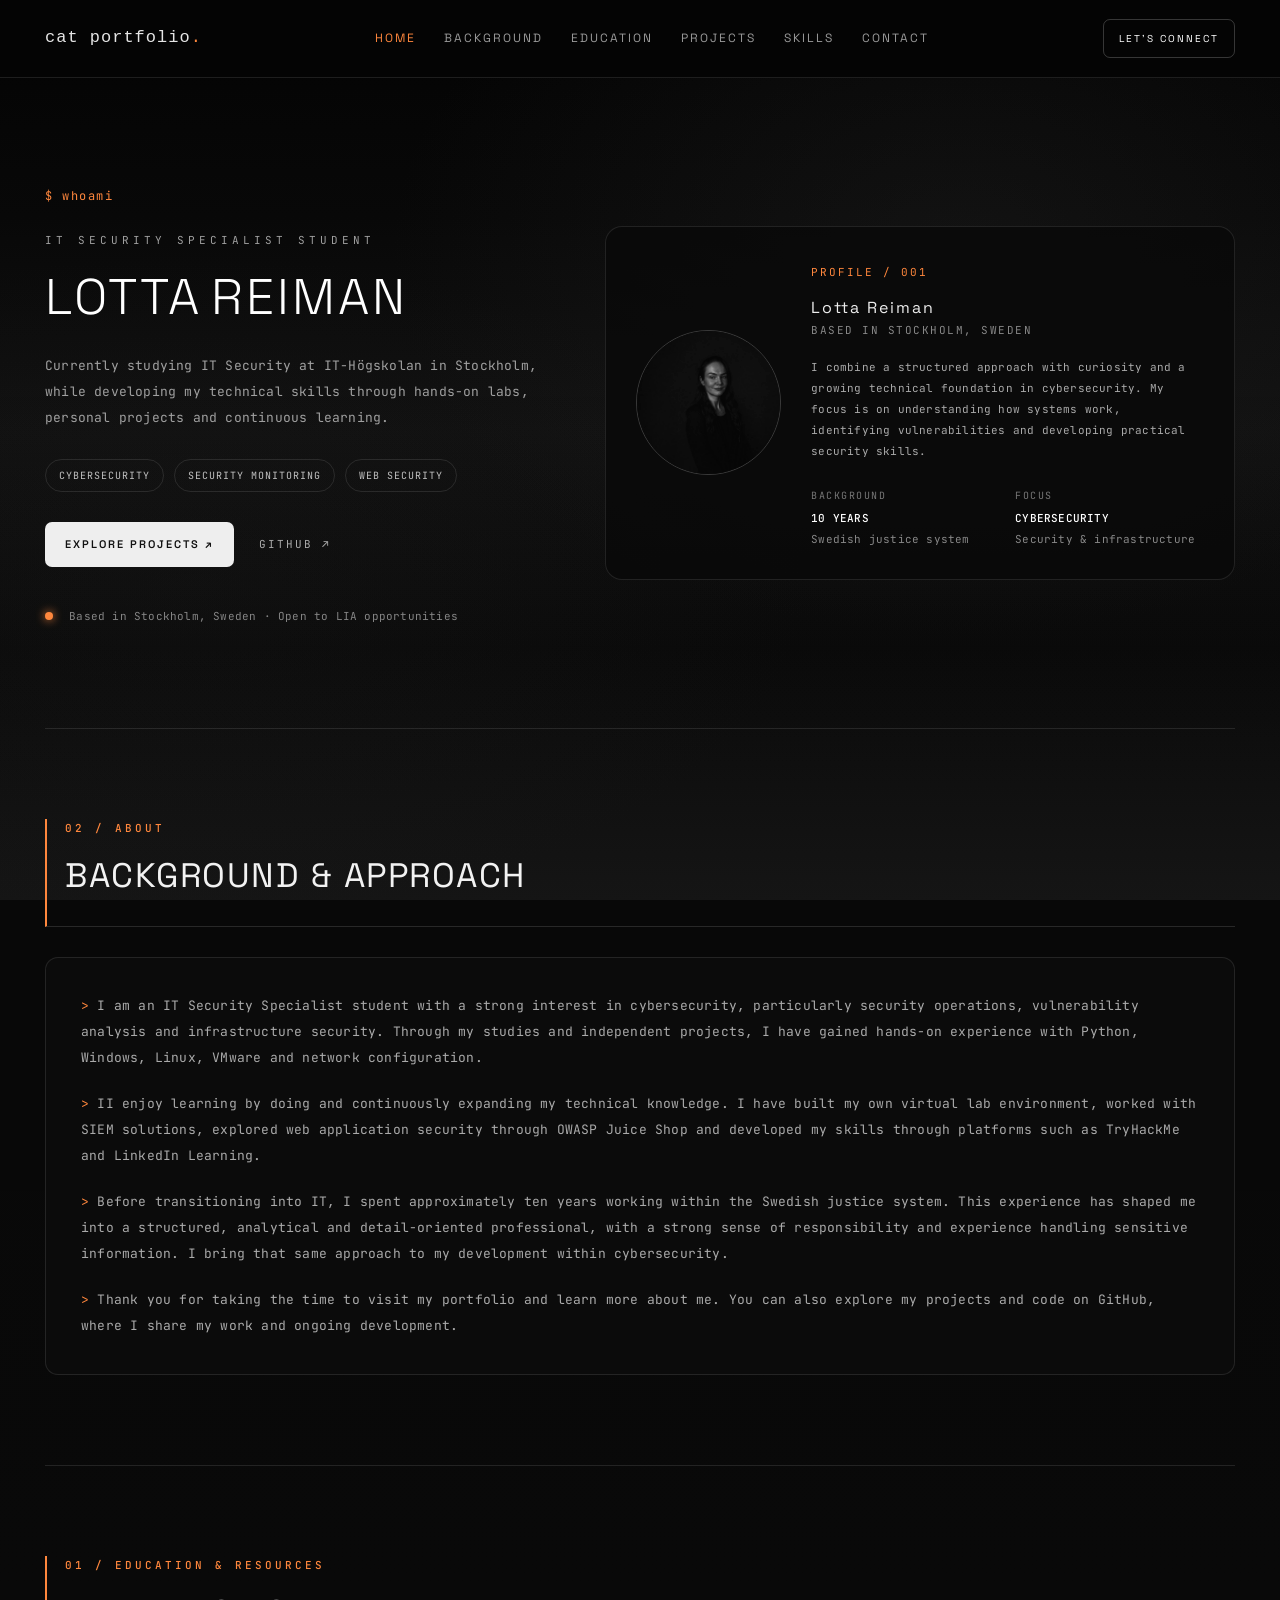
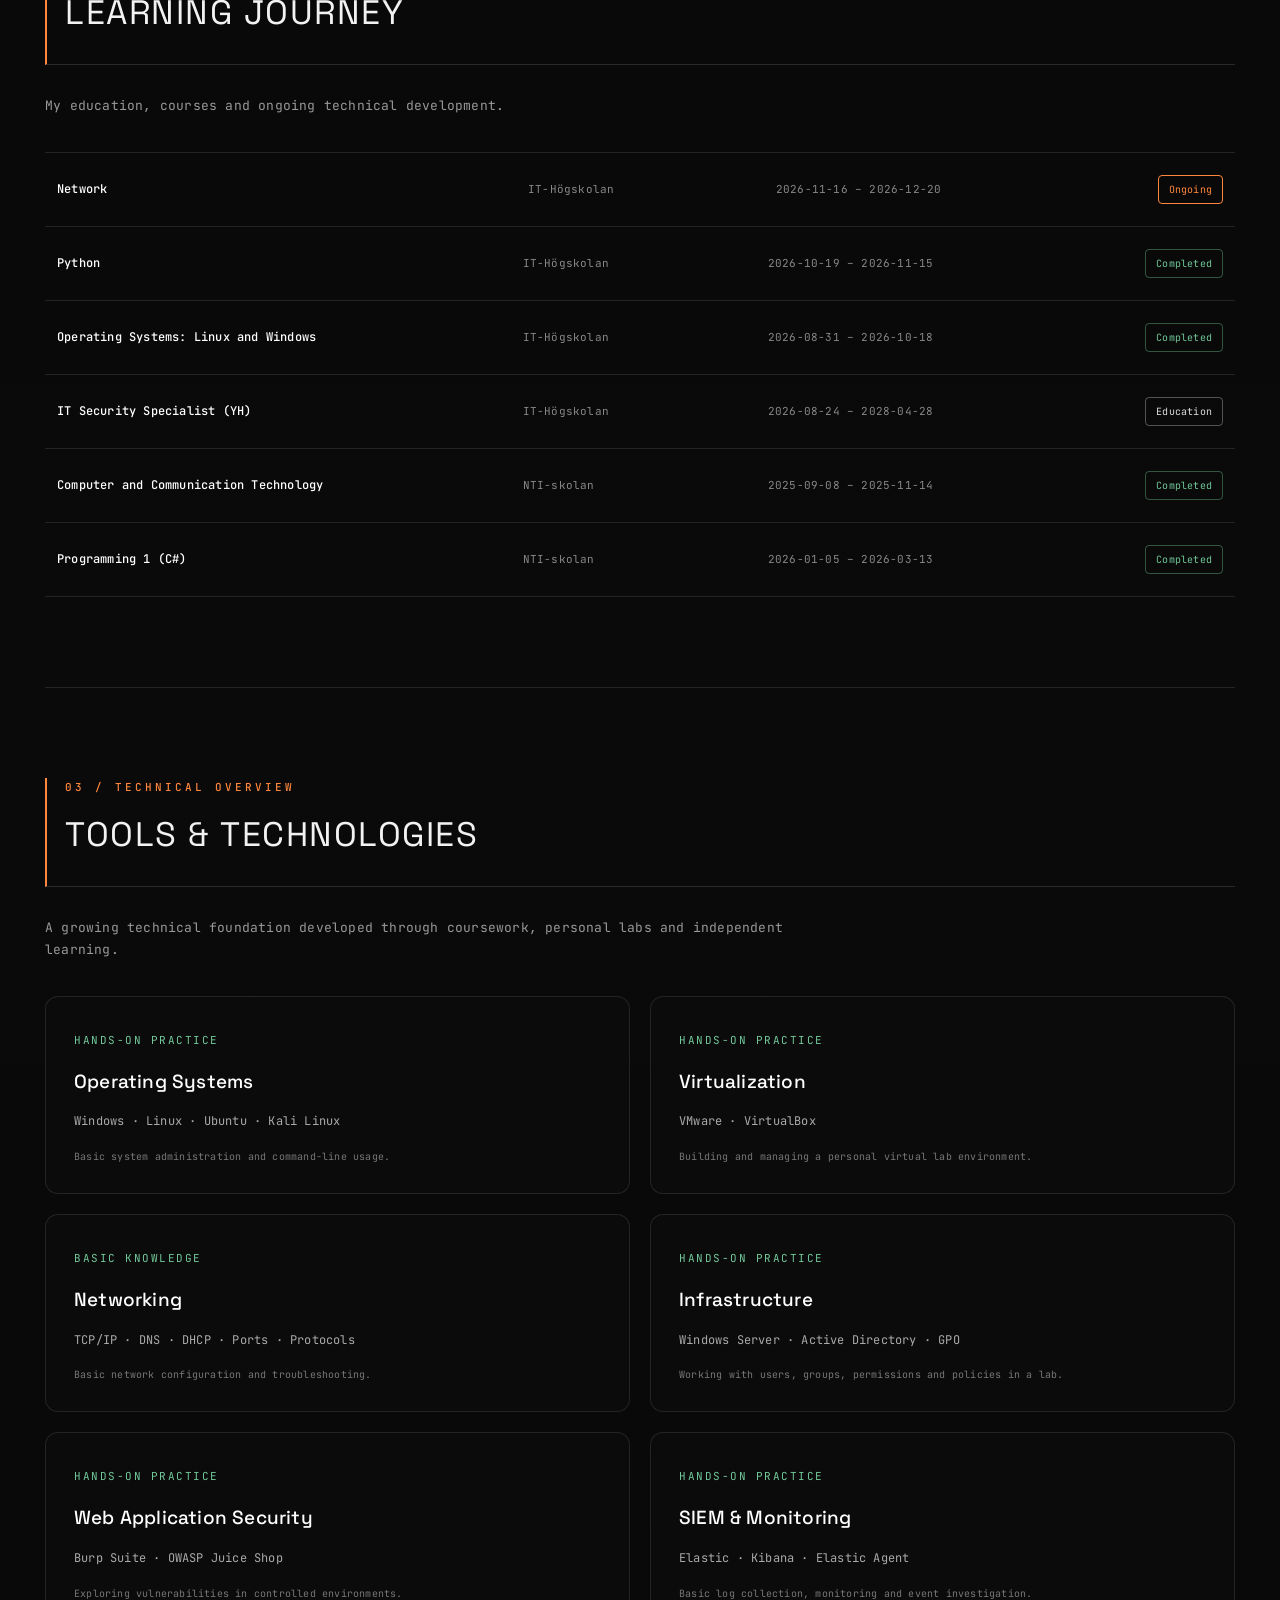
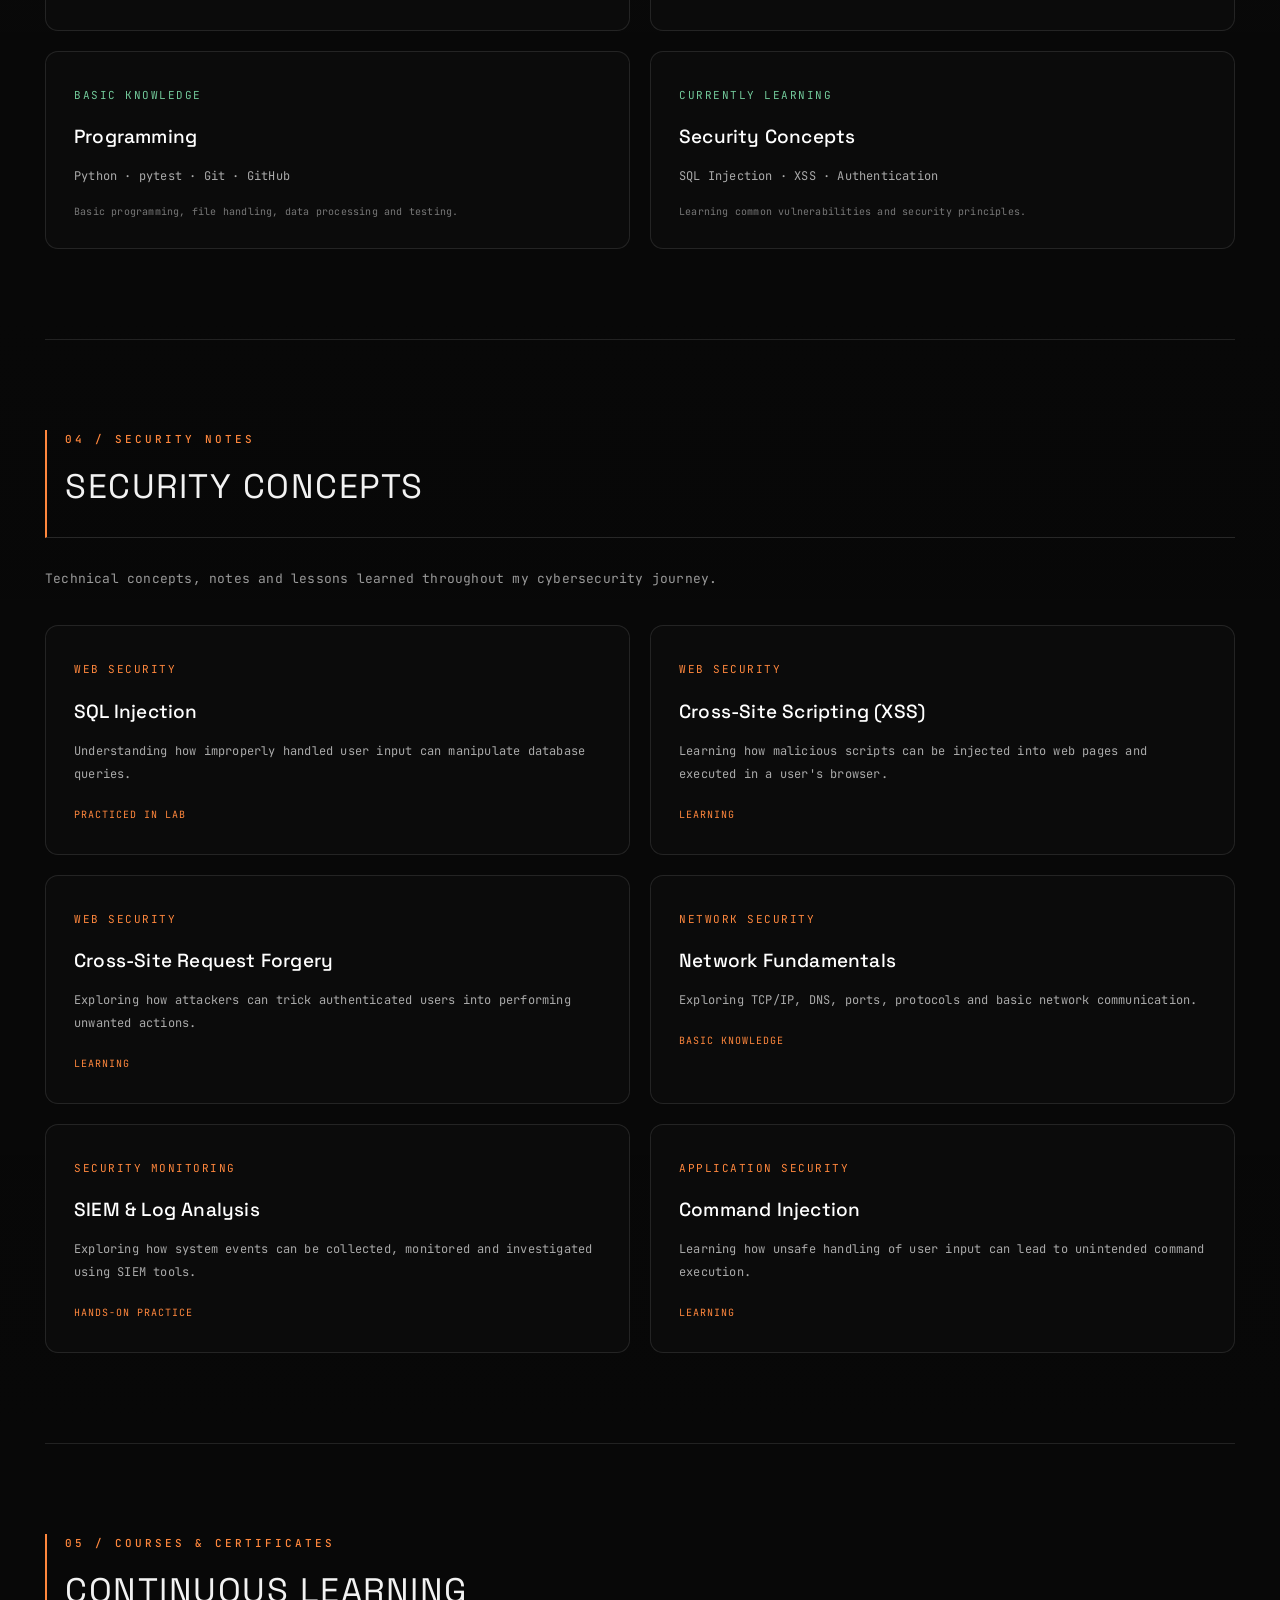
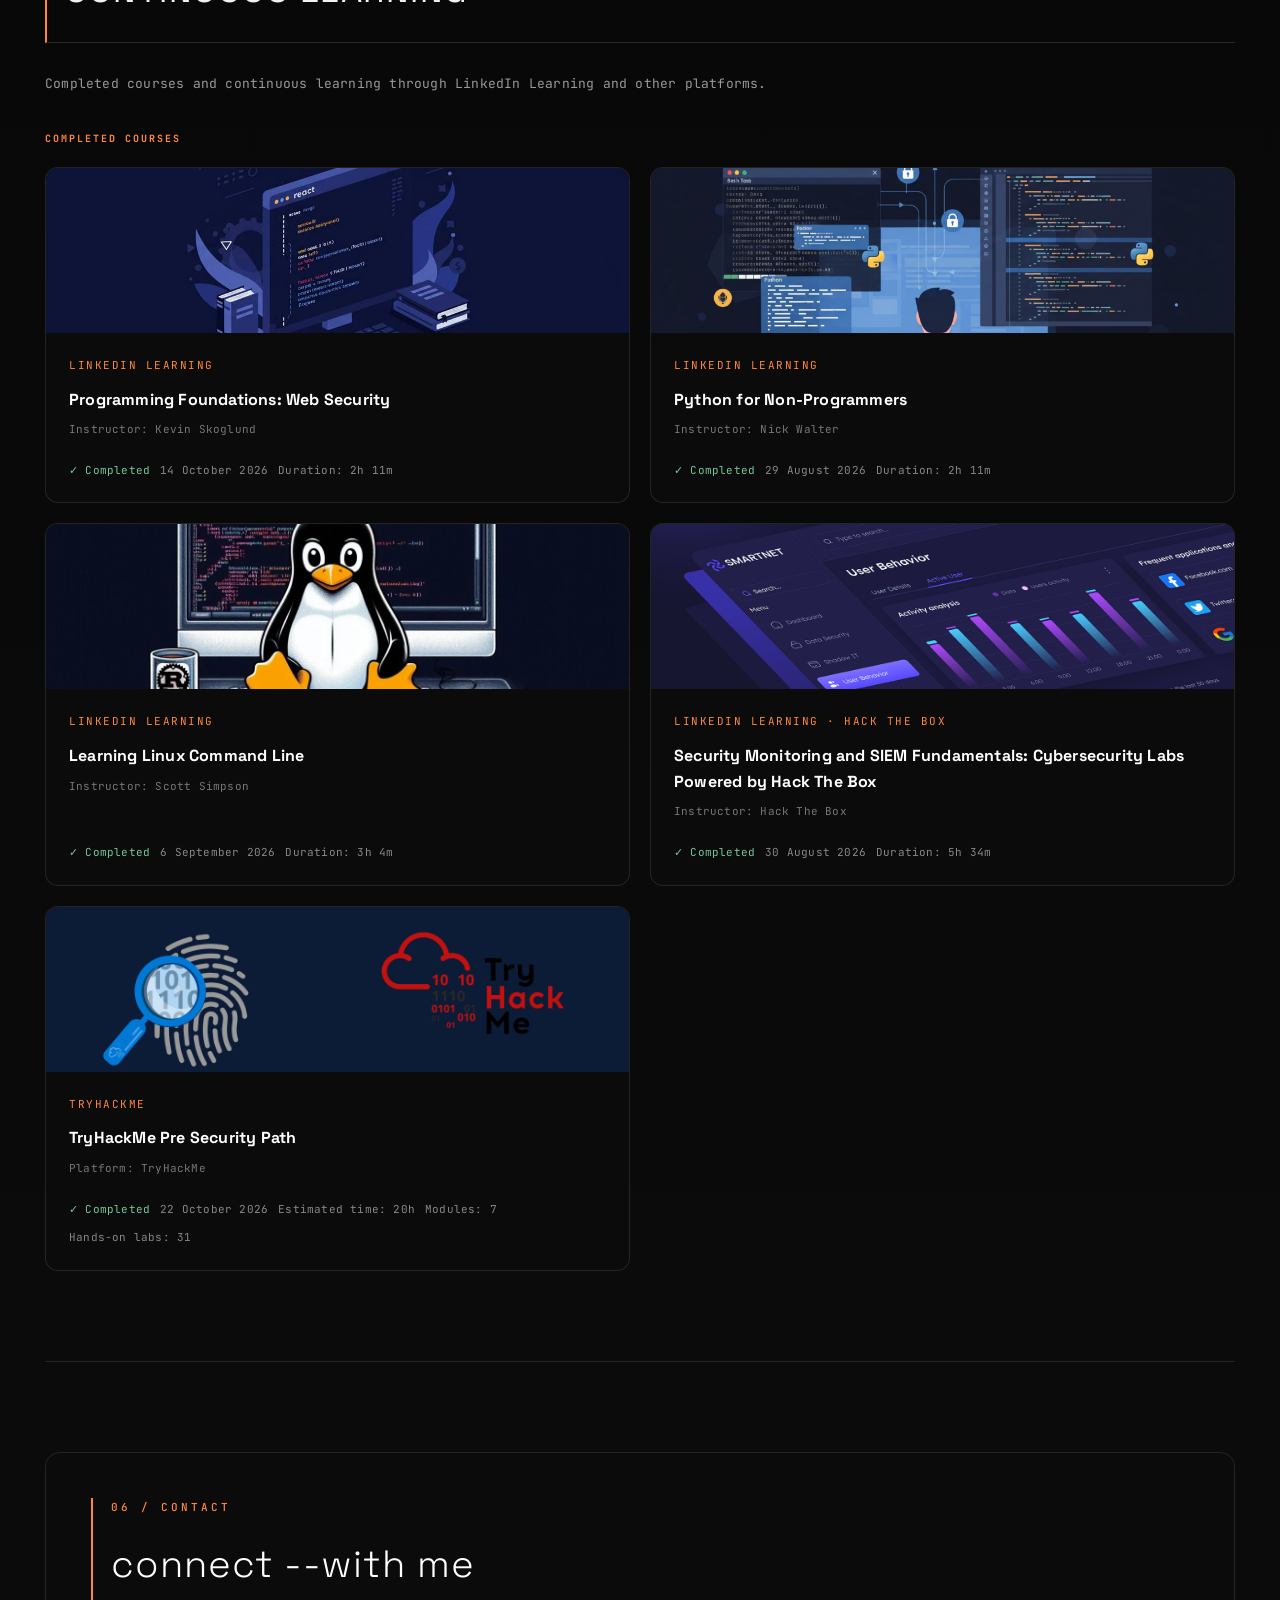
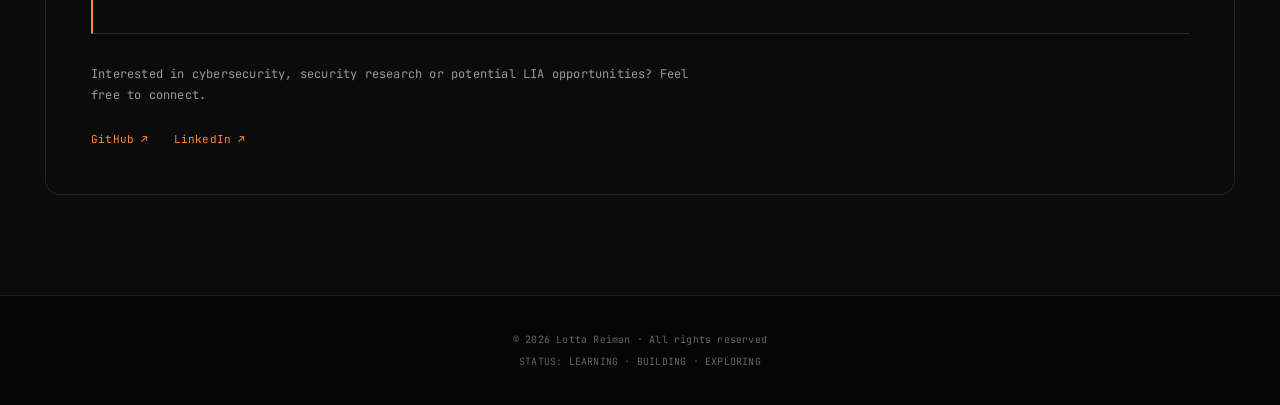
==== commit 9208ac0f: "Update portfolio content" ====
--- a/index.html
+++ b/index.html
@@ -126,29 +126,31 @@
 
         <div class="about-panel">
             <p>
-                During my cybersecurity studies, I have gained practical
-                experience with Python, Windows, Linux, VMware and basic
+                I am an IT Security Specialist student with a strong interest in 
+                cybersecurity, particularly security operations, vulnerability analysis 
+                and infrastructure security. Through my studies and independent projects, 
+                I have gained hands-on experience with Python, Windows, Linux, VMware and 
                 network configuration.
             </p>
 
             <p>
-                I have built my own virtual lab environment and continue
-                to develop my skills outside my studies through TryHackMe,
-                LinkedIn Learning and hands-on exploration of OWASP Juice Shop.
+                II enjoy learning by doing and continuously expanding my technical knowledge. 
+                I have built my own virtual lab environment, worked with SIEM solutions, explored 
+                web application security through OWASP Juice Shop and developed my skills through 
+                platforms such as TryHackMe and LinkedIn Learning.
             </p>
 
             <p>
-                Although I am still at an early stage in my IT security
-                journey, I am keen to learn by experimenting, asking
-                questions and challenging my own understanding.
+                Before transitioning into IT, I spent approximately ten years working within the 
+                Swedish justice system. This experience has shaped me into a structured, analytical 
+                and detail-oriented professional, with a strong sense of responsibility and experience 
+                handling sensitive information. I bring that same approach to my development within 
+                cybersecurity.
             </p>
 
             <p>
-                Before entering the IT field, I spent approximately
-                ten years working within the Swedish justice system.
-                This background has shaped my ability to work
-                methodically, handle sensitive information and
-                analyze complex situations.
+                Thank you for taking the time to visit my portfolio and learn more about me. You can 
+                also explore my projects and code on GitHub, where I share my work and ongoing development.
             </p>
         </div>
     </section>
--- a/style.css
+++ b/style.css
@@ -447,7 +447,7 @@
 
 .card-label {
     color: var(--orange);
-    font-size: 9px;
+    font-size: 11px;
     letter-spacing: 2px;
 }
 
@@ -464,7 +464,7 @@
     margin-bottom: 17px;
 
     color: #888;
-    font-size: 9px;
+    font-size: 11px;
     letter-spacing: 1.5px;
 }
 
@@ -490,7 +490,7 @@
 
 .profile-details span {
     color: #777;
-    font-size: 8px;
+    font-size: 10px;
     letter-spacing: 1.5px;
 }
 
@@ -505,7 +505,7 @@
 .profile-details small {
     margin-top: 3px;
     color: #888;
-    font-size: 9px;
+    font-size: 11px;
 }
 
 /* =====================================
@@ -594,7 +594,7 @@
 .project-type,
 .note-category {
     display: inline-block;
-    font-size: 9px;
+    font-size: 11px;
     letter-spacing: 1.5px;
 }
 
@@ -642,13 +642,13 @@
 .education-provider,
 .education-date {
     color: #888;
-    font-size: 10px;
+    font-size: 11px;
 }
 
 .education-status {
     padding: 5px 10px;
 
-    font-size: 9px;
+    font-size: 10px;
     text-align: center;
     white-space: nowrap;
 
@@ -679,7 +679,7 @@
     margin-top: 20px;
 
     color: var(--orange);
-    font-size: 9px;
+    font-size: 10px;
     letter-spacing: 1px;
 }
 
@@ -737,7 +737,7 @@
 
 .course-platform {
     color: var(--orange);
-    font-size: 9px;
+    font-size: 11px;
     letter-spacing: 1.5px;
 }
 
@@ -752,7 +752,7 @@
 
 .course-info > p {
     color: #777;
-    font-size: 10px;
+    font-size: 11px;
 }
 
 .course-meta {
@@ -764,7 +764,7 @@
     padding-top: 22px;
 
     color: #888;
-    font-size: 9px;
+    font-size: 11px;
 }
 
 .completed {
@@ -943,10 +943,10 @@
     display: flex;
     justify-content: space-between;
     align-items: center;
-    gap: 10px;
+    gap: 12px;
 
     color: var(--red);
-    font-size: 9px;
+    font-size: 11px;
     letter-spacing: 1.5px;
 }
 
@@ -1004,7 +1004,7 @@
     border-radius: 4px;
 
     color: #bbb;
-    font-size: 9px;
+    font-size: 10px;
     letter-spacing: 0.5px;
 }
 
@@ -1022,7 +1022,7 @@
     padding-top: 15px;
 
     color: #777;
-    font-size: 8px;
+    font-size: 10px;
     letter-spacing: 1.5px;
 
     border-top: 1px solid rgba(255, 255, 255, 0.10);
@@ -1043,7 +1043,7 @@
     border-top: 1px solid var(--border);
 
     color: #666;
-    font-size: 9px;
+    font-size: 10px;
     text-align: center;
 }
 
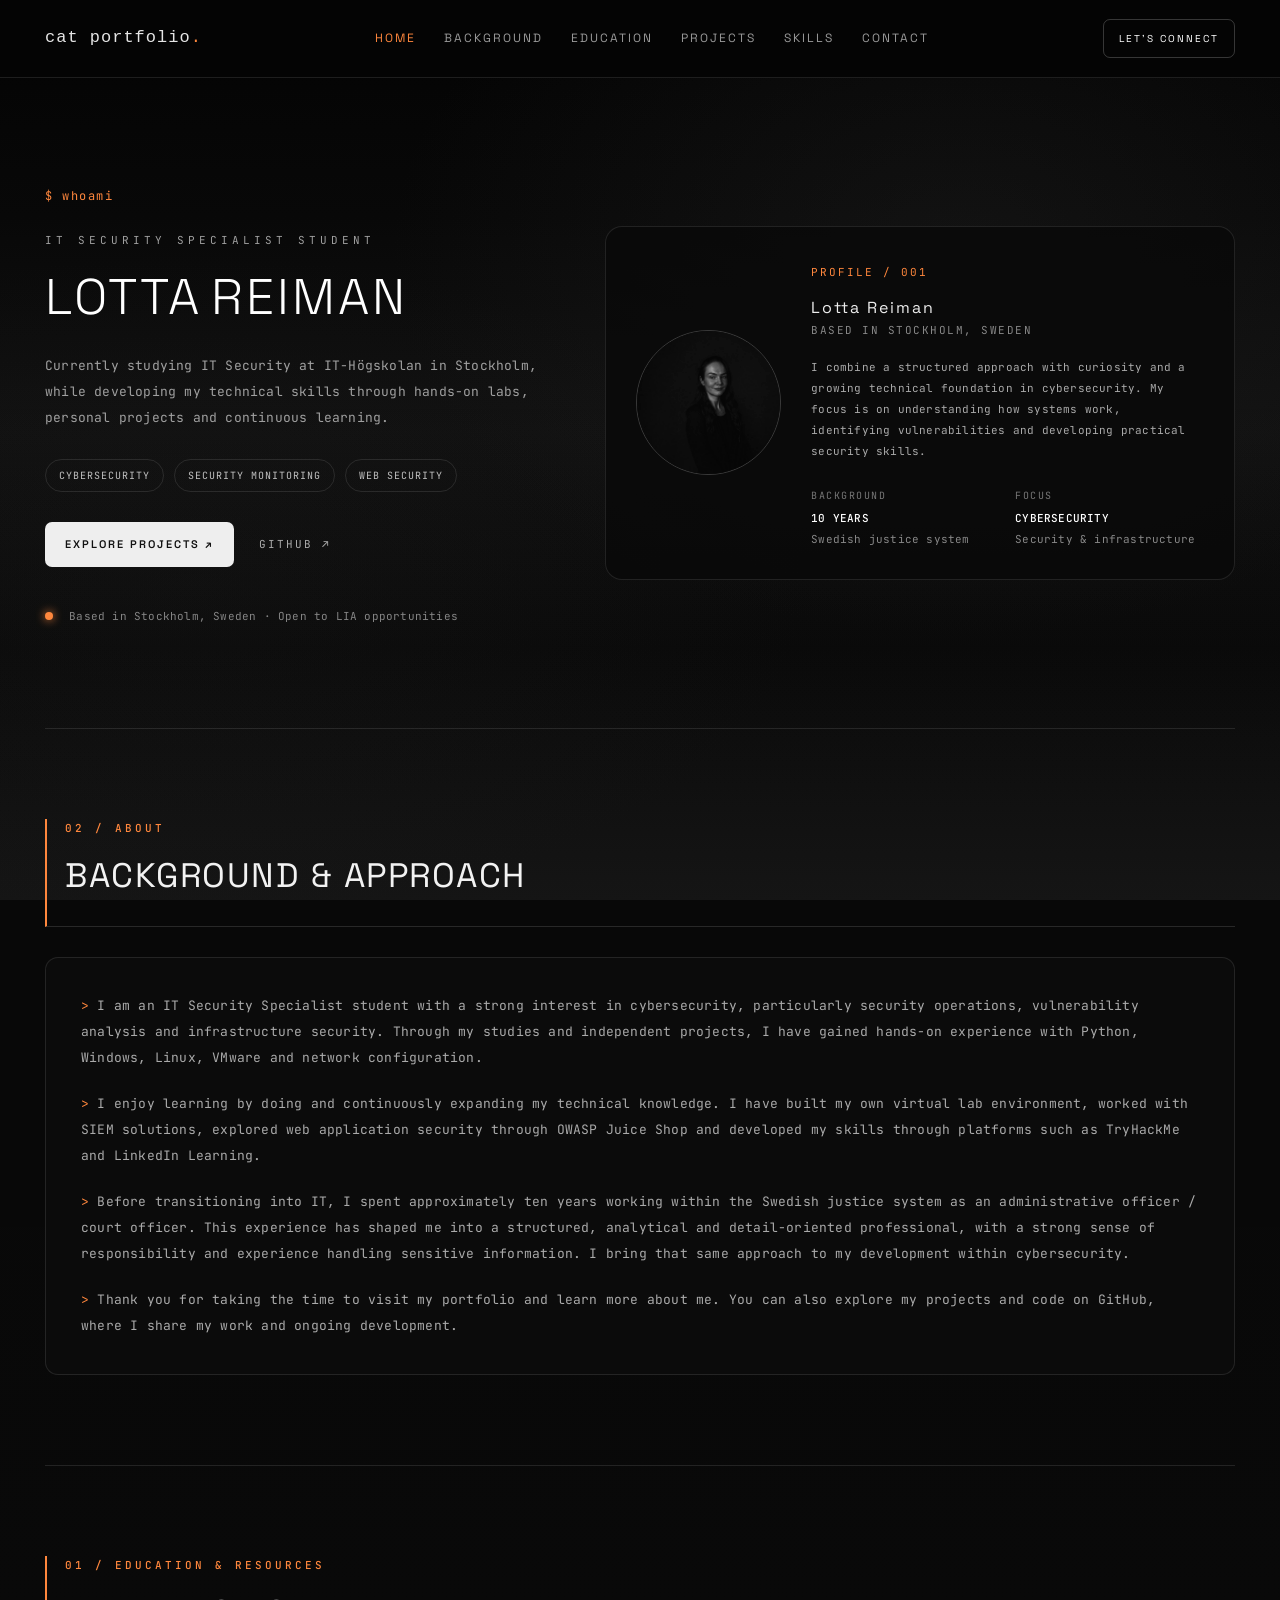
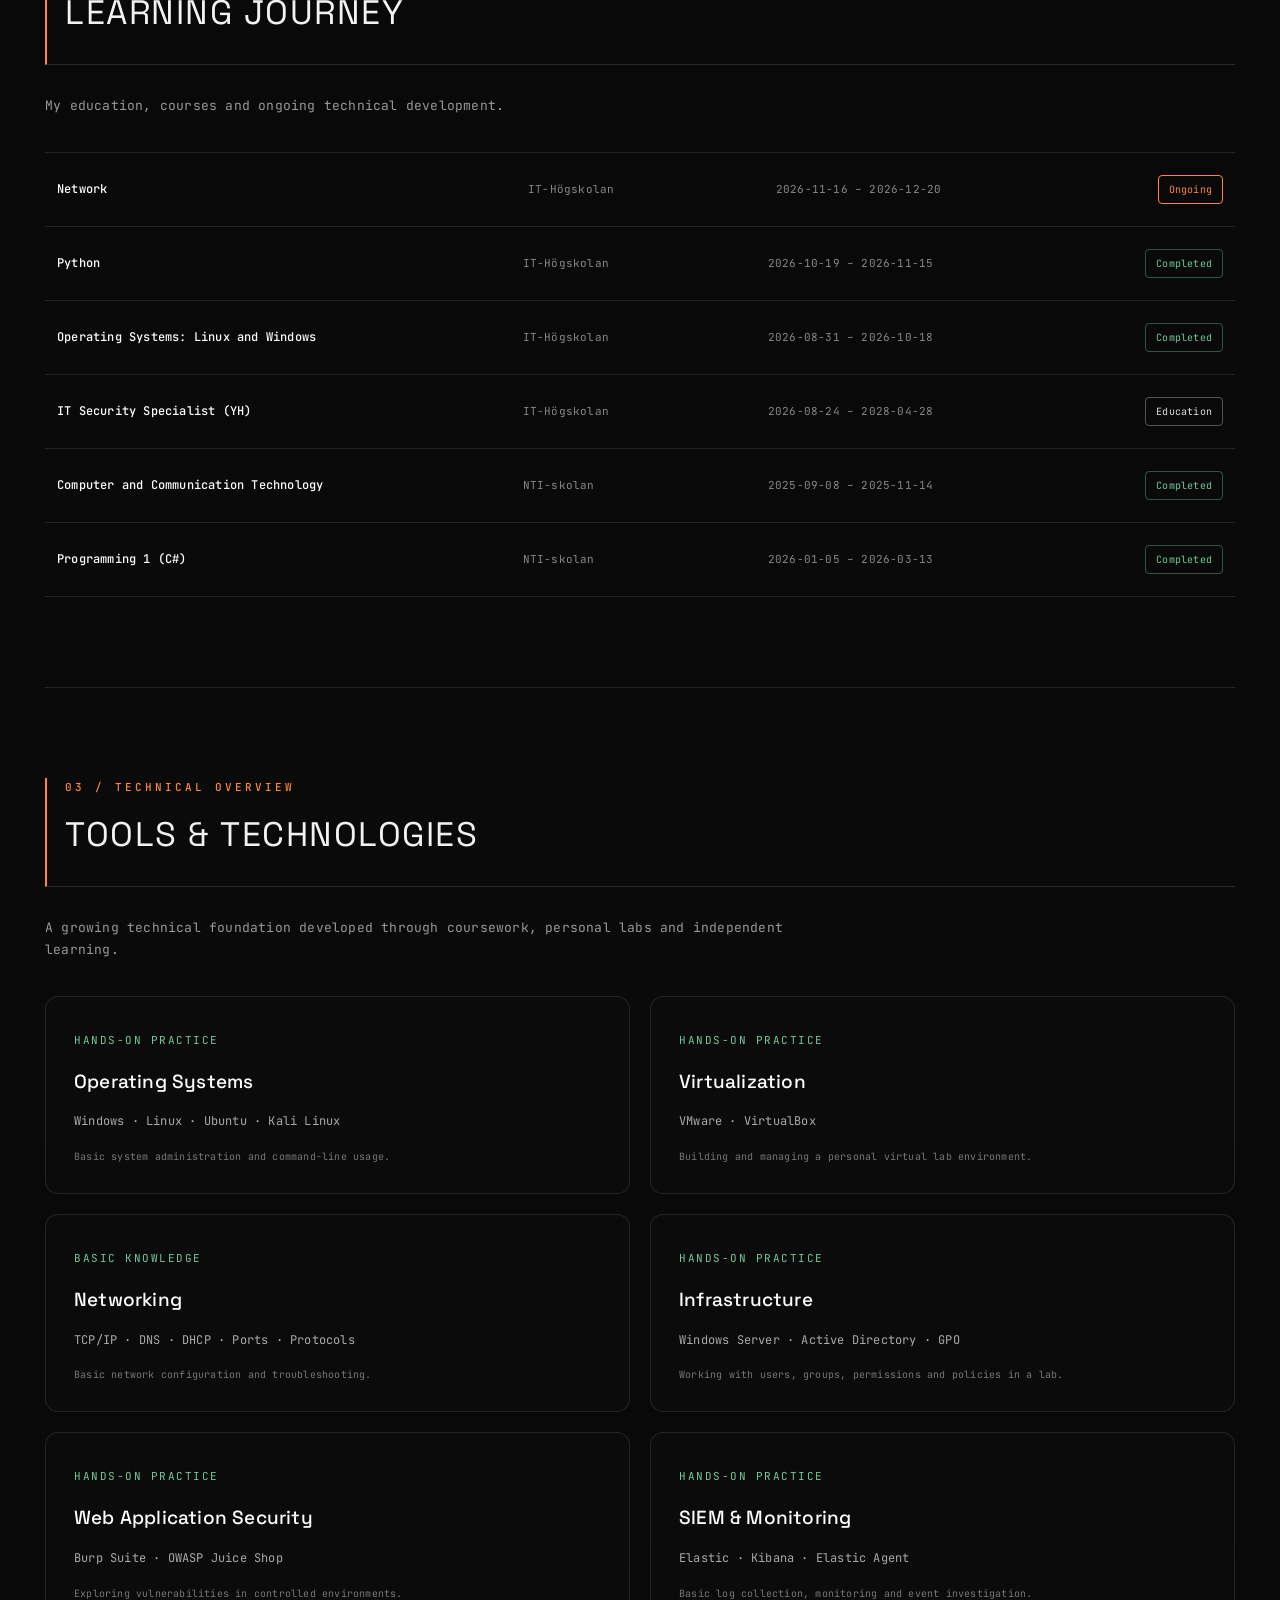
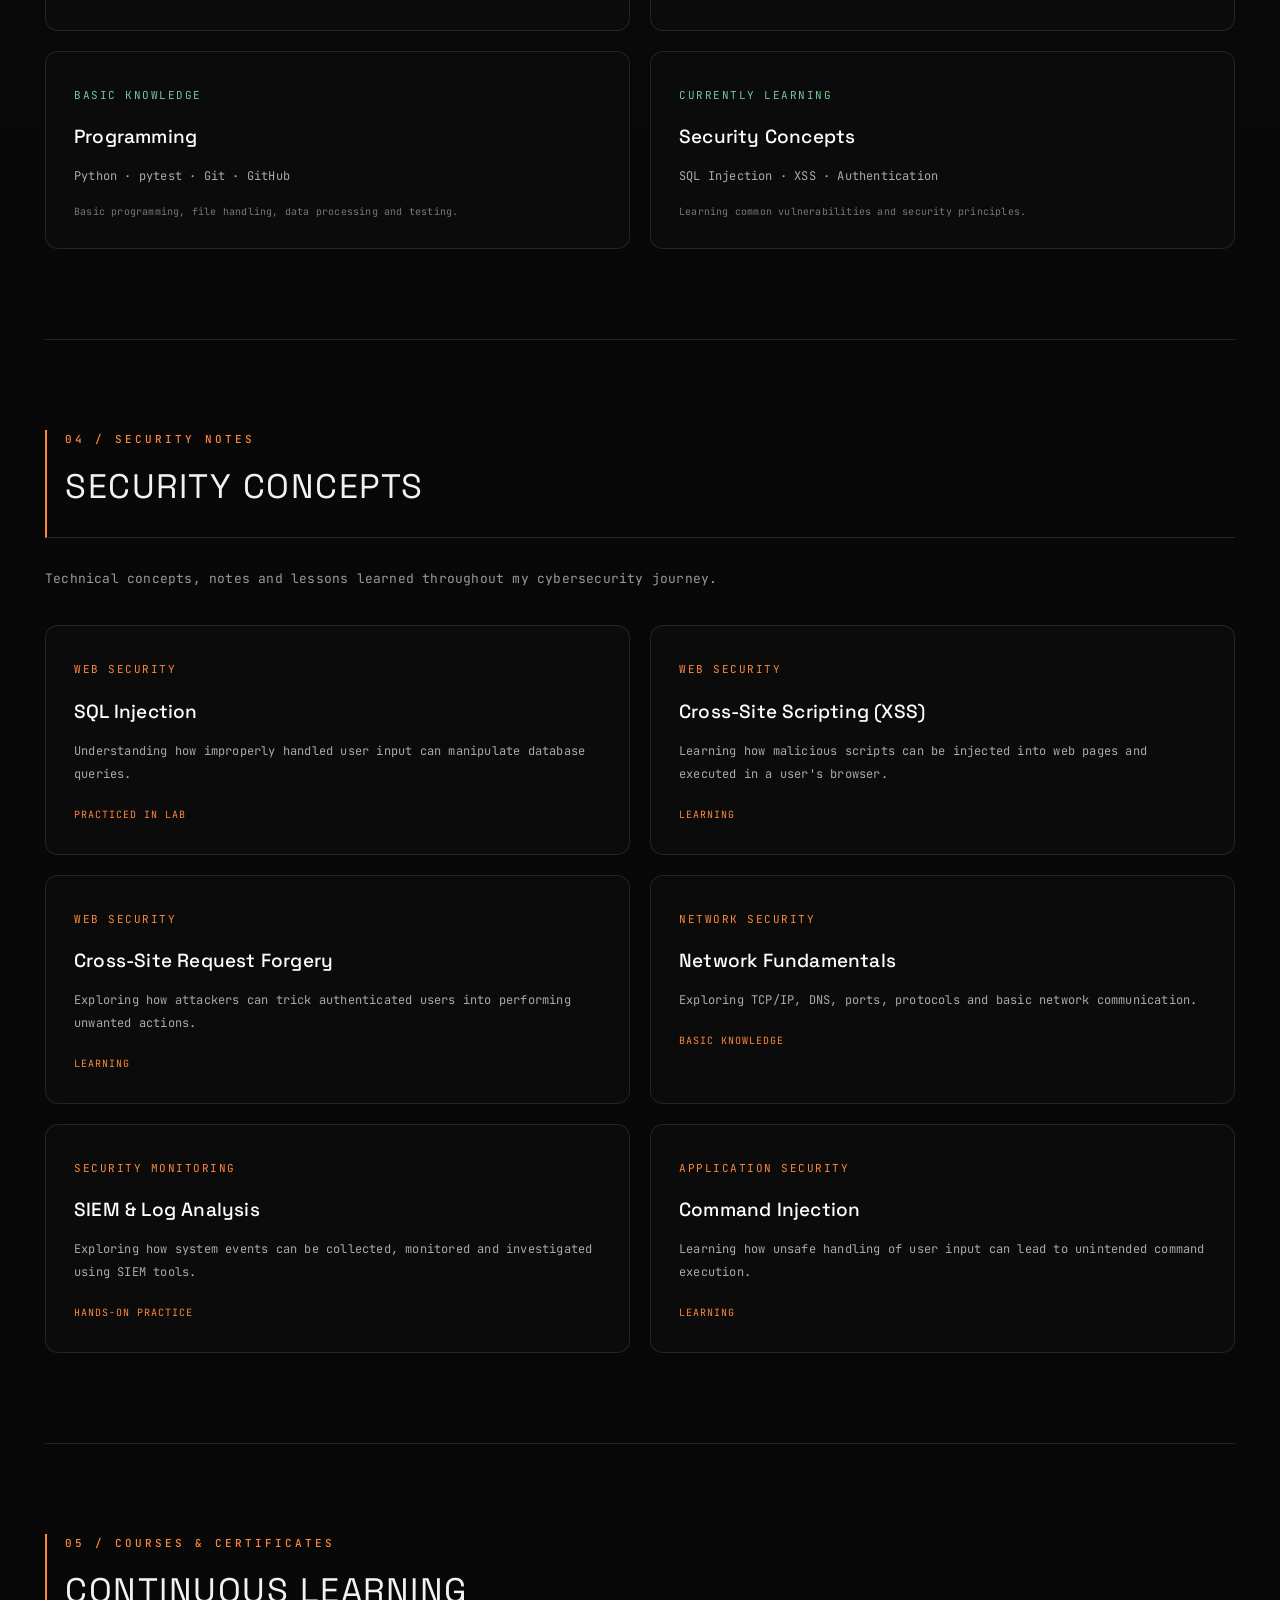
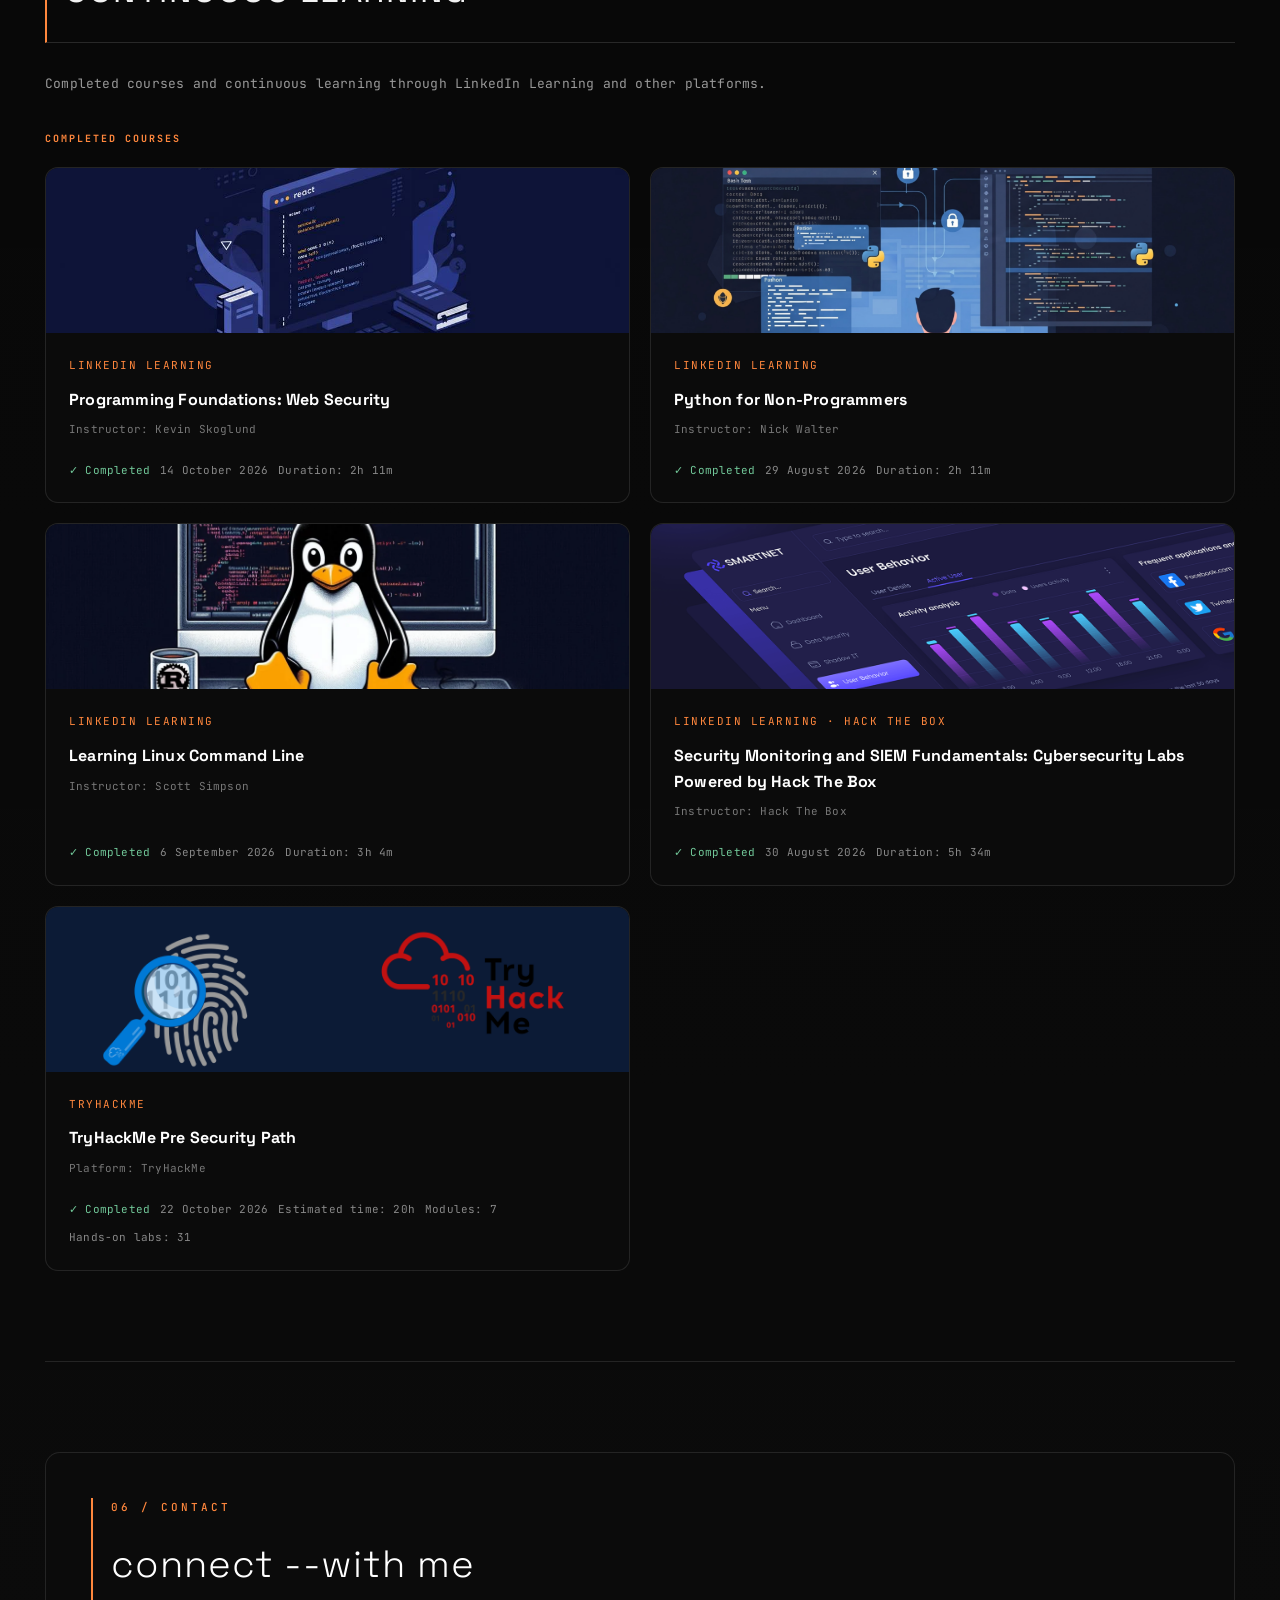
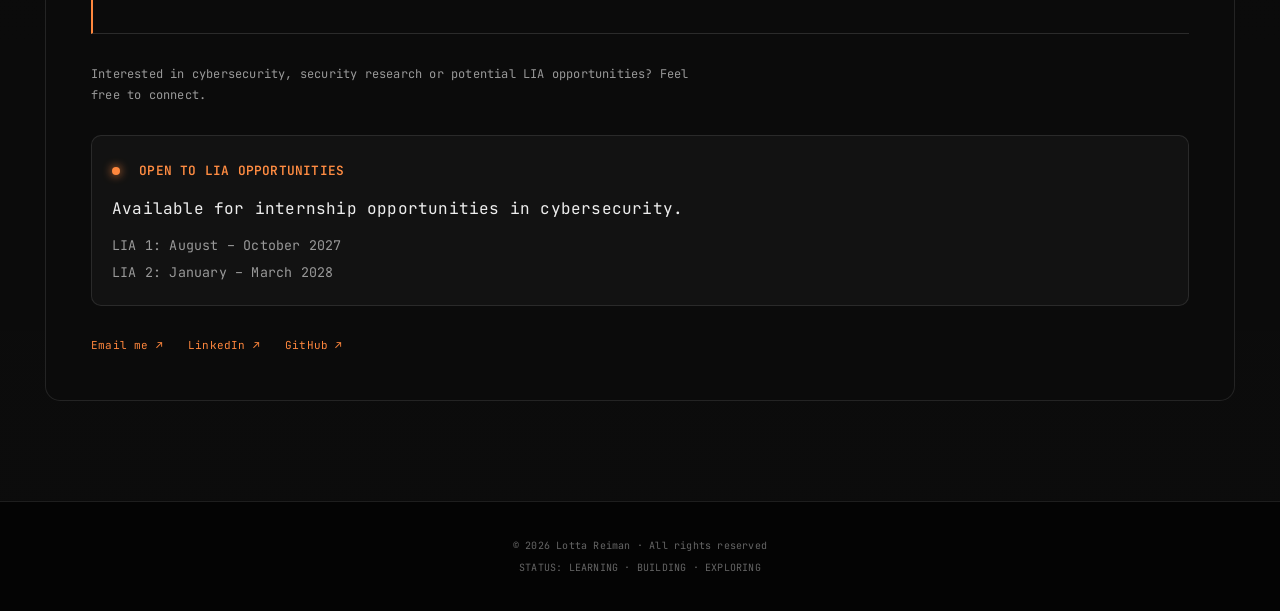
==== commit 05136972: "Update portfolio content" ====
--- a/index.html
+++ b/index.html
@@ -134,7 +134,7 @@
             </p>
 
             <p>
-                II enjoy learning by doing and continuously expanding my technical knowledge. 
+                I enjoy learning by doing and continuously expanding my technical knowledge. 
                 I have built my own virtual lab environment, worked with SIEM solutions, explored 
                 web application security through OWASP Juice Shop and developed my skills through 
                 platforms such as TryHackMe and LinkedIn Learning.
@@ -142,10 +142,10 @@
 
             <p>
                 Before transitioning into IT, I spent approximately ten years working within the 
-                Swedish justice system. This experience has shaped me into a structured, analytical 
-                and detail-oriented professional, with a strong sense of responsibility and experience 
-                handling sensitive information. I bring that same approach to my development within 
-                cybersecurity.
+                Swedish justice system as an administrative officer / court officer. This experience has 
+                shaped me into a structured, analytical and detail-oriented professional, with a strong 
+                sense of responsibility and experience handling sensitive information. I bring that same 
+                approach to my development within cybersecurity.
             </p>
 
             <p>
@@ -449,33 +449,63 @@
     </section>
 
 
-    <!-- CONTACT -->
-
-    <section class="section contact-section" id="contact">
-
-        <div class="contact-card">
-            <div class="section-heading">
-                <span>06 / CONTACT</span>
-                <h2>connect --with me</h2>
-            </div>
-
+  
+<!-- CONTACT -->
+
+<section class="section contact-section" id="contact">
+
+    <div class="contact-card">
+
+        <div class="section-heading">
+            <span>06 / CONTACT</span>
+            <h2>connect --with me</h2>
+        </div>
+
+        <p>
+            Interested in cybersecurity, security research or potential
+            LIA opportunities? Feel free to connect.
+        </p>
+
+        <!-- LIA AVAILABILITY -->
+        <div class="contact-availability">
+
+            <span class="status-dot"></span>
+            <span>OPEN TO LIA OPPORTUNITIES</span>
+            <p></p>
             <p>
-                Interested in cybersecurity, security research or potential
-                LIA opportunities? Feel free to connect.
+                Available for internship opportunities in cybersecurity.
             </p>
 
-            <div class="contact-links">
-                <a href="https://github.com/akirexxx" target="_blank" rel="noopener noreferrer">
-                    GitHub ↗
-                </a>
-
-                <a href="https://www.linkedin.com/in/lotta-reiman-6a73a01a0/" target="_blank" rel="noopener noreferrer">
-                    LinkedIn ↗
-                </a>
-            </div>
-        </div>
-
-    </section>
+            <small>
+                LIA 1: August – October 2027<br>
+                LIA 2: January – March 2028
+            </small>
+
+        </div>
+
+        <!-- CONTACT LINKS -->
+        <div class="contact-links">
+
+            <a href="mailto:lotta.reiman@hotmail.com?subject=Portfolio%20Inquiry">
+                Email me ↗
+            </a>
+
+            <a href="https://www.linkedin.com/in/lotta-reiman-6a73a01a0/"
+               target="_blank" rel="noopener noreferrer">
+                LinkedIn ↗
+            </a>
+
+            <a href="https://github.com/akirexxx"
+               target="_blank" rel="noopener noreferrer">
+                GitHub ↗
+            </a>
+
+        </div>
+
+    </div>
+
+</section>
+
 
 </main>
 
@@ -542,27 +572,56 @@
 setInterval(scrambleText, 8000);
 </script>
 
+
+
 <script>
 const sections = document.querySelectorAll("main section[id]");
 const navLinks = document.querySelectorAll('.nav-links a[href^="#"]');
 
-const observer = new IntersectionObserver((entries) => {
-    entries.forEach((entry) => {
-        if (!entry.isIntersecting) return;
-
-        navLinks.forEach((link) => {
-            link.classList.toggle(
-                "active",
-                link.getAttribute("href") === `#${entry.target.id}`
-            );
+const sectionToNav = {
+    home: "home",
+    about: "about",
+    education: "education",
+    skills: "skills",
+    notes: "skills",
+    certificates: "skills",
+    contact: "contact"
+};
+
+function updateActiveNav() {
+    let currentSection = "";
+
+    // Detect when the user reaches the bottom of the page
+    const atBottom =
+        window.innerHeight + window.scrollY >=
+        document.documentElement.scrollHeight - 5;
+
+    if (atBottom) {
+        currentSection = "contact";
+    } else {
+        sections.forEach(section => {
+            if (section.getBoundingClientRect().top <= window.innerHeight * 0.35) {
+                currentSection = section.id;
+            }
         });
+    }
+
+    const activeNav = sectionToNav[currentSection];
+
+    navLinks.forEach(link => {
+        link.classList.toggle(
+            "active",
+            link.getAttribute("href") === `#${activeNav}`
+        );
     });
-}, {
-    rootMargin: "-30% 0px -60% 0px"
-});
-
-sections.forEach(section => observer.observe(section));
+}
+
+window.addEventListener("scroll", updateActiveNav);
+window.addEventListener("load", updateActiveNav);
+
+updateActiveNav();
 </script>
+
 
 
 </body>
--- a/style.css
+++ b/style.css
@@ -1284,3 +1284,28 @@
         transition-duration: 0.01ms !important;
     }
 }
+
+
+.contact-availability {
+    margin: 30px 0;
+    padding: 20px;
+    background: rgba(255, 255, 255, 0.03);
+    border: 1px solid rgba(255, 255, 255, 0.1);
+    border-radius: 10px;
+}
+
+.contact-availability > span:nth-child(2) {
+    color: #ff8c42;
+    font-family: 'JetBrains Mono', monospace;
+    font-size: 0.8rem;
+    font-weight: 600;
+}
+
+.contact-availability p {
+    margin: 12px 0 8px;
+}
+
+.contact-availability small {
+    color: #999;
+    line-height: 1.8;
+}
